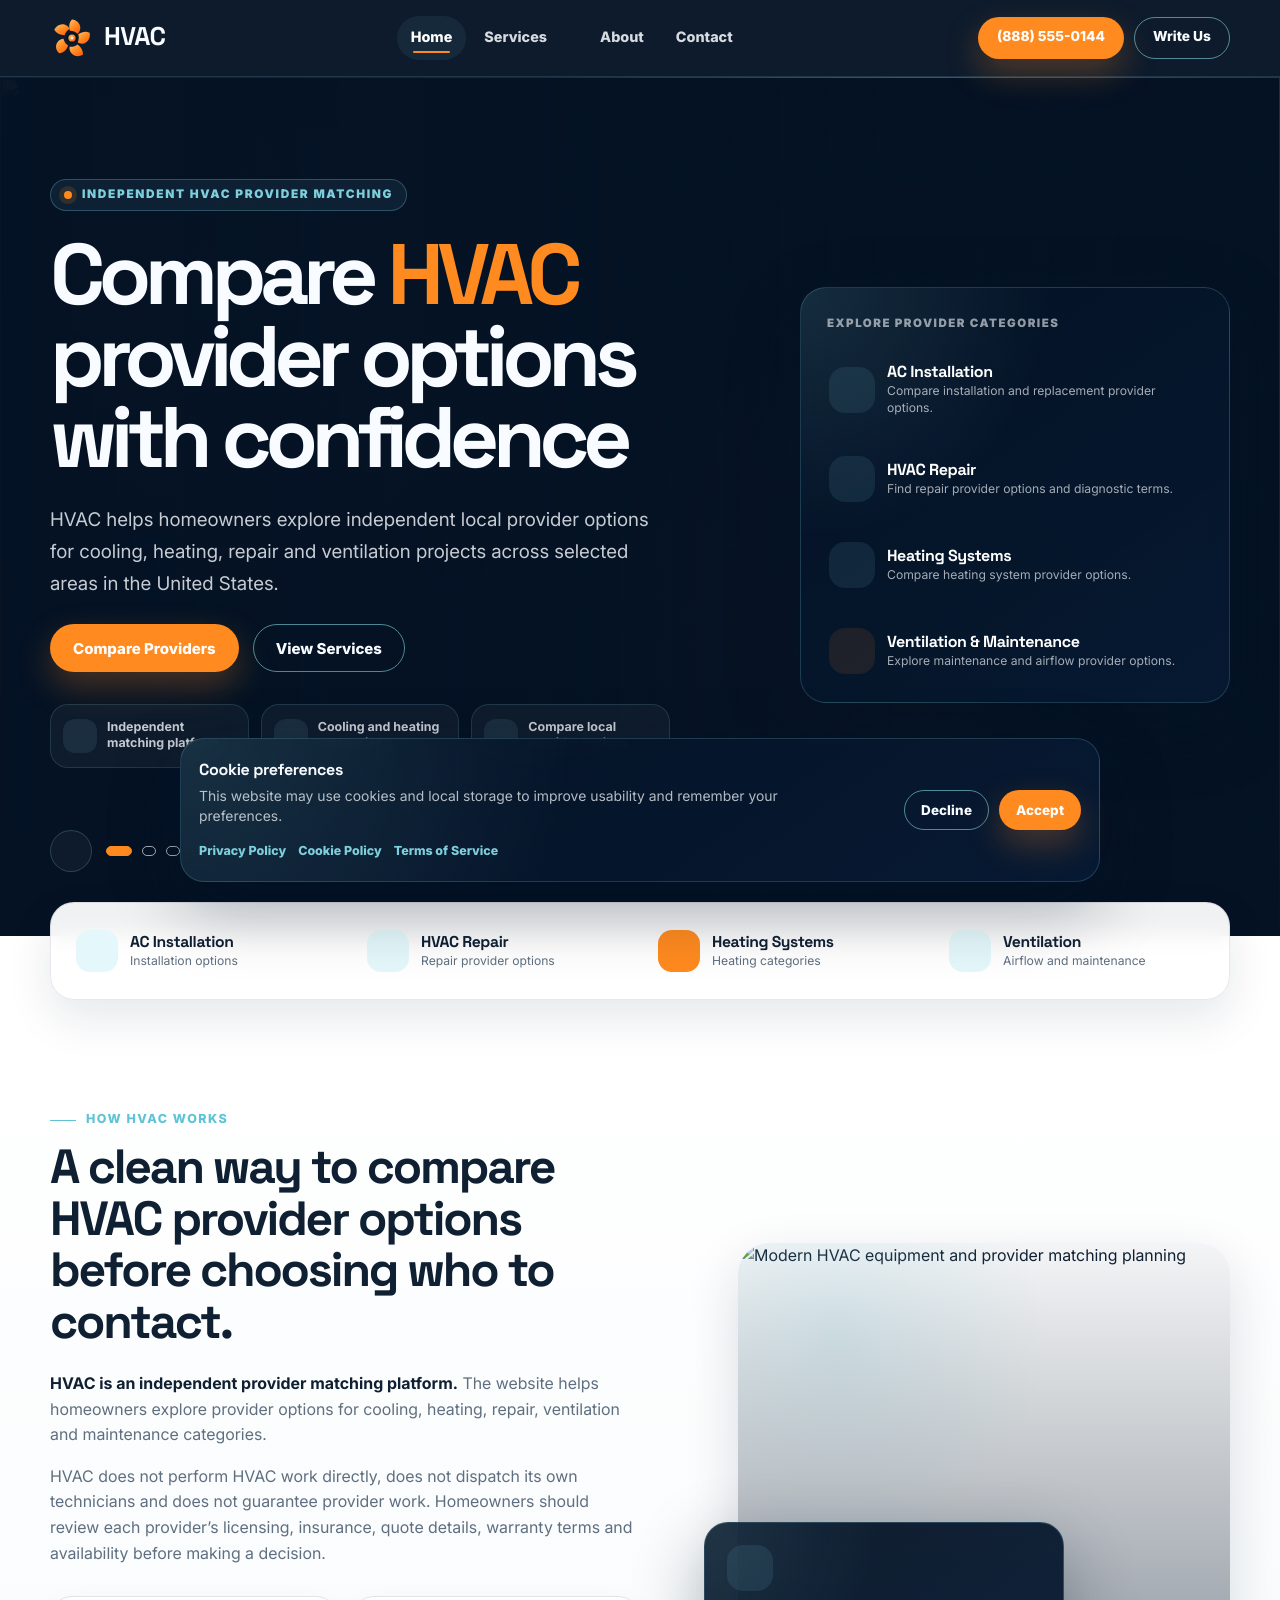
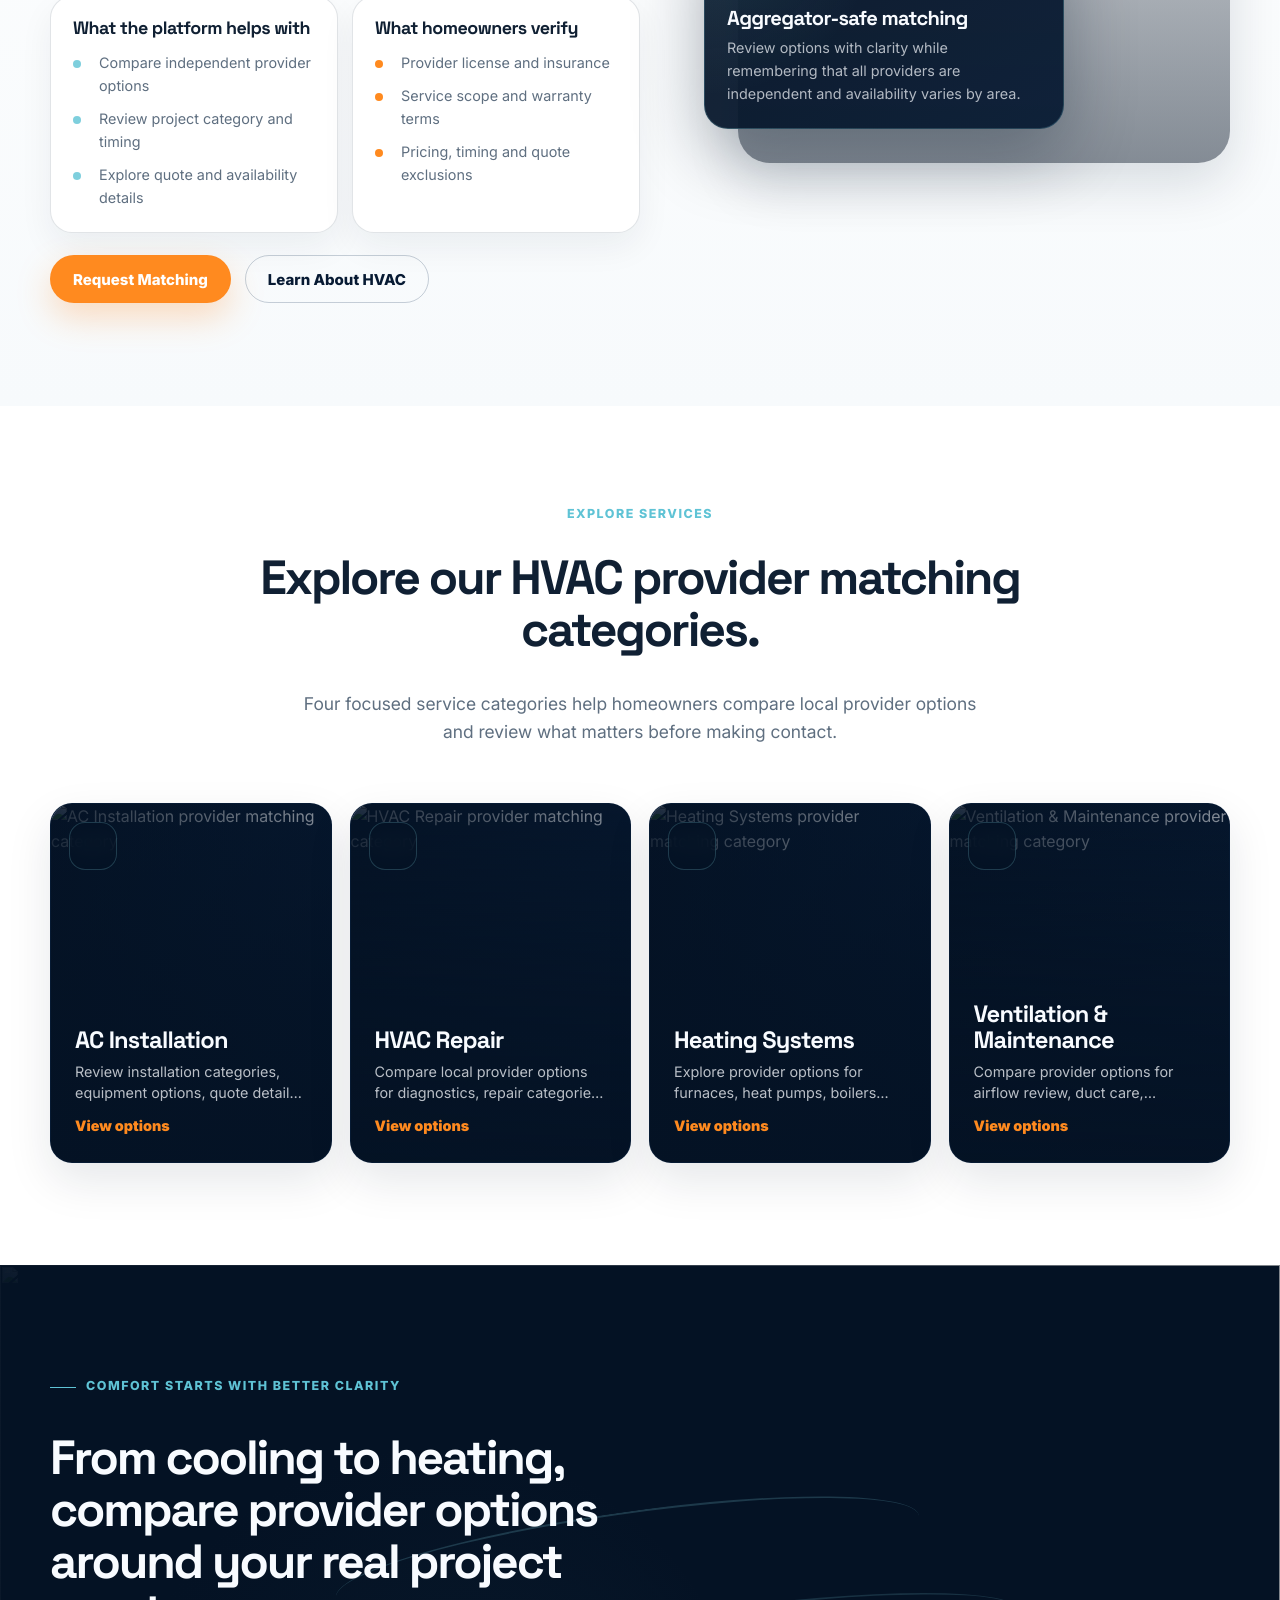
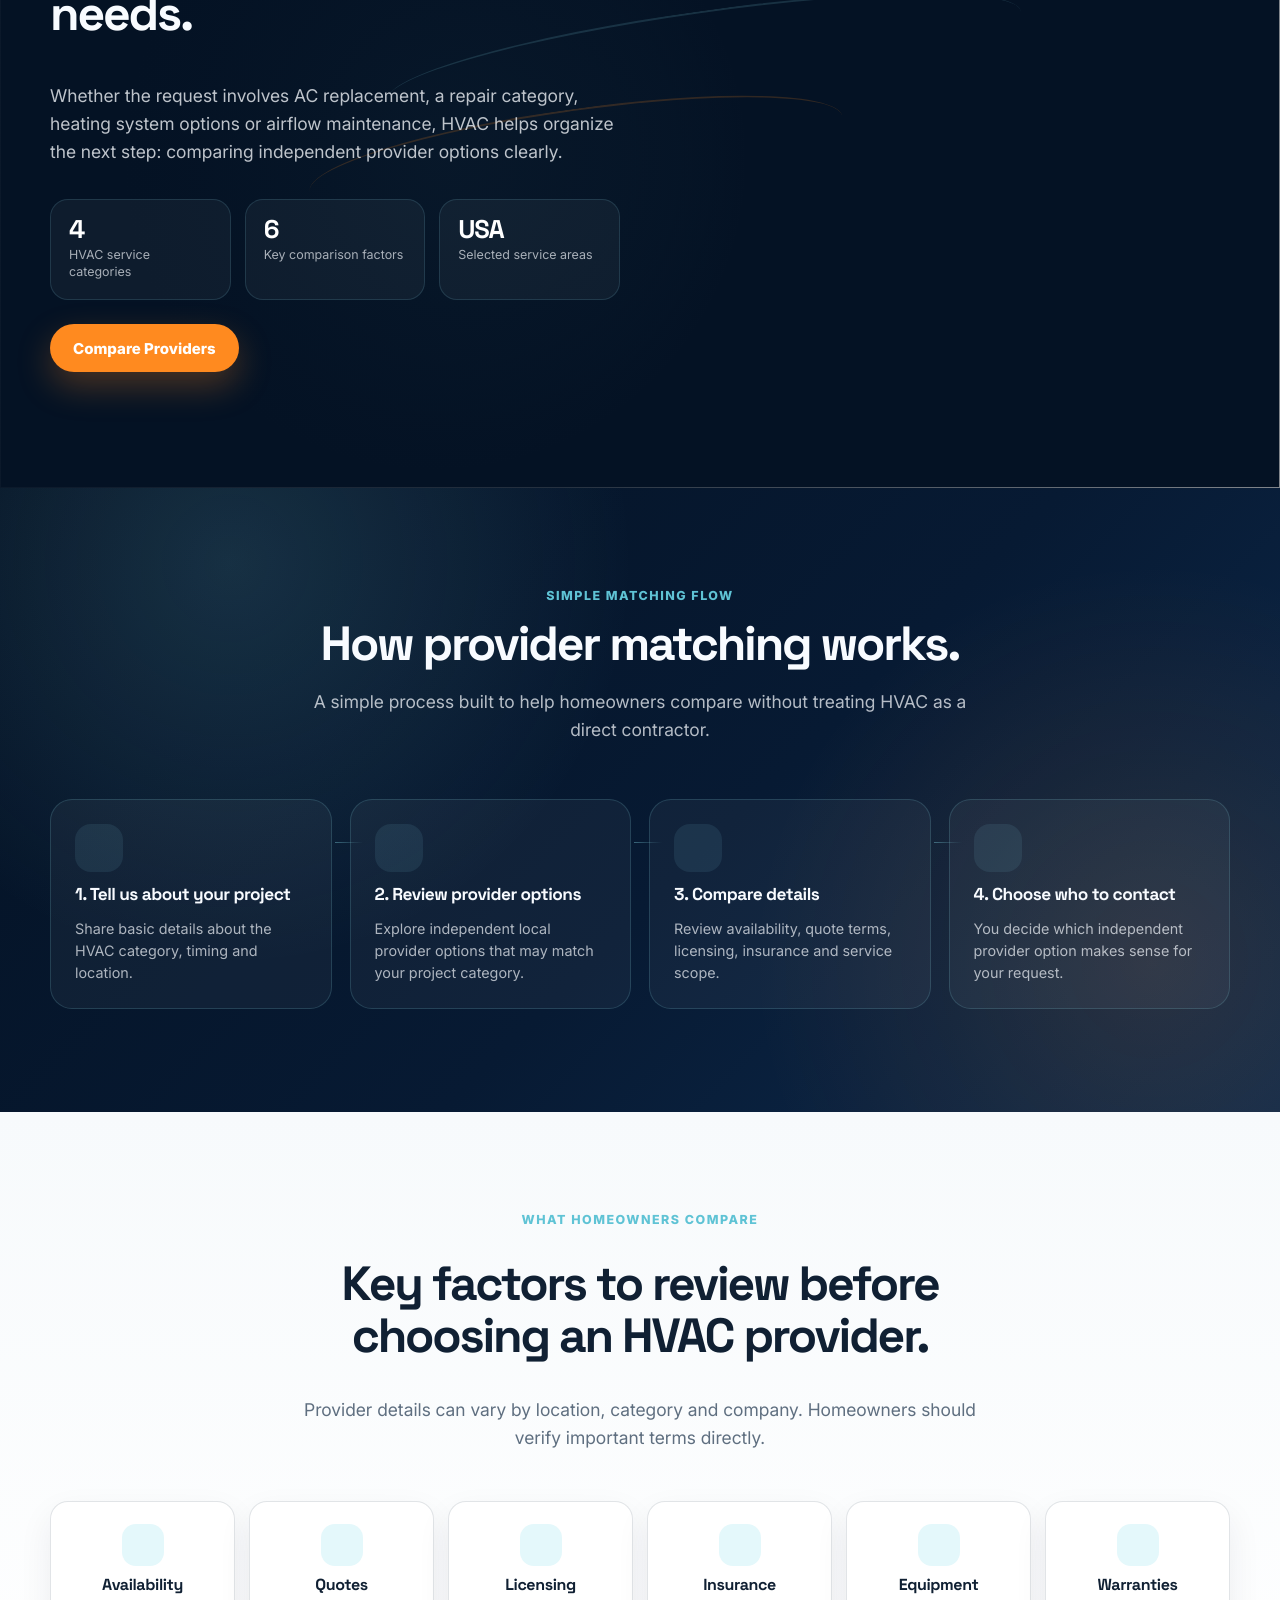
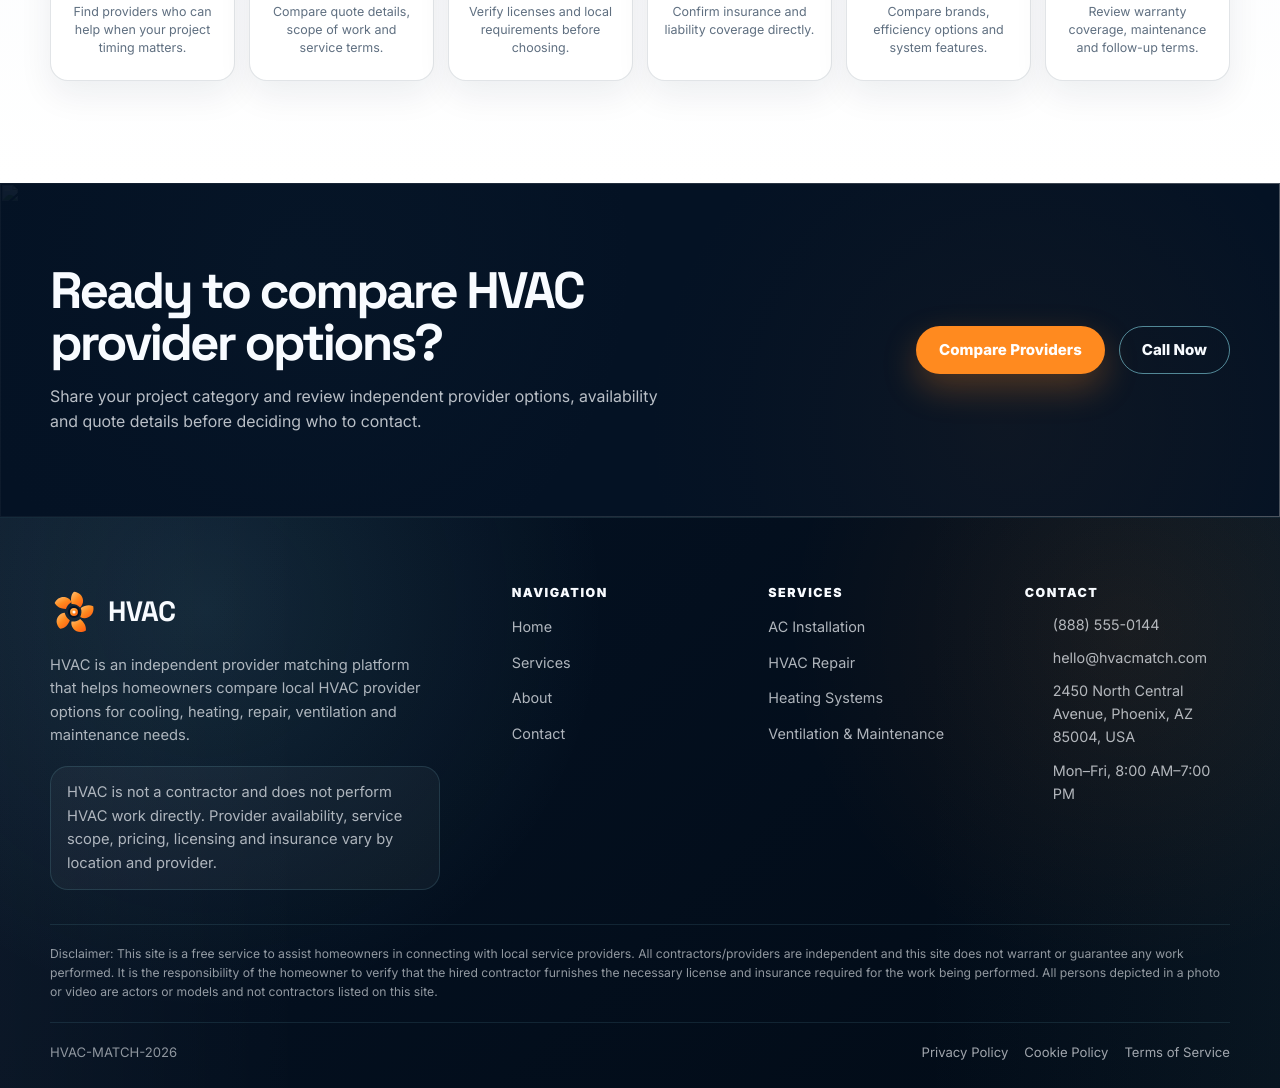
==== index.html @ f5f322ed "add all files" ====
<!DOCTYPE html>
<html lang="en">

<head>
    <meta charset="UTF-8" />
    <meta name="viewport" content="width=device-width, initial-scale=1.0" />

    <title>HVAC | Independent HVAC Provider Matching Platform</title>
    <meta name="description"
        content="Compare independent HVAC provider options for AC installation, repair, heating systems, ventilation and maintenance categories." />

    <link rel="icon" type="image/svg+xml" href="./assets/logo/favicon.svg" />
    <link rel="icon" type="image/x-icon" href="./assets/logo/favicon.ico" />

    <link rel="stylesheet" href="./css/style.css" />
    <link rel="stylesheet" href="./css/home.css" />
</head>

<body>
    <a class="skip-link" href="#mainContent">Skip to main content</a>

    <div data-site-header></div>

    <main id="mainContent">
        <!-- ==================================================
      1. HERO SLIDESHOW
    =================================================== -->
        <section class="home-hero" aria-label="HVAC provider matching hero">
            <div class="home-hero__slides" aria-hidden="true" data-home-hero-slides>
                <div class="home-hero__slide is-active" data-home-hero-slide>
                    <img src="./assets/images/hero-home-1.jpg" alt="" width="1920" height="1080" />
                </div>

                <div class="home-hero__slide" data-home-hero-slide>
                    <img src="./assets/images/hero-home-2.jpg" alt="" width="1920" height="1080" />
                </div>

                <div class="home-hero__slide" data-home-hero-slide>
                    <img src="./assets/images/hero-home-3.jpg" alt="" width="1920" height="1080" />
                </div>

                <div class="home-hero__slide" data-home-hero-slide>
                    <img src="./assets/images/hero-home-4.jpg" alt="" width="1920" height="1080" />
                </div>
            </div>

            <div class="home-hero__overlay" aria-hidden="true"></div>

            <div class="container home-hero__inner">
                <div class="home-hero__content">
                    <p class="home-hero__kicker">Independent HVAC provider matching</p>

                    <h1>
                        Compare <span>HVAC</span> provider options with confidence
                    </h1>

                    <p class="home-hero__text">
                        HVAC helps homeowners explore independent local provider options for
                        cooling, heating, repair and ventilation projects across selected
                        areas in the United States.
                    </p>

                    <div class="btn-row" aria-label="Hero actions">
                        <a class="btn btn--primary" href="./contact.html">
                            Compare Providers
                        </a>

                        <a class="btn btn--outline" href="./services.html">
                            View Services
                        </a>
                    </div>

                    <div class="home-hero__badges" aria-label="Platform highlights">
                        <div class="home-hero__badge">
                            <span class="home-hero__badge-icon">
                                <i data-lucide="snowflake" aria-hidden="true"></i>
                            </span>
                            <span>Independent matching platform</span>
                        </div>

                        <div class="home-hero__badge">
                            <span class="home-hero__badge-icon">
                                <i data-lucide="flame" aria-hidden="true"></i>
                            </span>
                            <span>Cooling and heating categories</span>
                        </div>

                        <div class="home-hero__badge">
                            <span class="home-hero__badge-icon">
                                <i data-lucide="list-checks" aria-hidden="true"></i>
                            </span>
                            <span>Compare local provider options</span>
                        </div>
                    </div>

                    <div class="home-hero__controls" aria-label="Hero slideshow controls">
                        <button class="home-hero__arrow" type="button" aria-label="Previous slide" data-home-hero-prev>
                            <i data-lucide="chevron-left" aria-hidden="true"></i>
                        </button>

                        <div class="home-hero__dots" data-home-hero-dots>
                            <button class="home-hero__dot is-active" type="button" aria-label="Show slide 1"
                                data-home-hero-dot="0"></button>

                            <button class="home-hero__dot" type="button" aria-label="Show slide 2"
                                data-home-hero-dot="1"></button>

                            <button class="home-hero__dot" type="button" aria-label="Show slide 3"
                                data-home-hero-dot="2"></button>

                            <button class="home-hero__dot" type="button" aria-label="Show slide 4"
                                data-home-hero-dot="3"></button>
                        </div>

                        <button class="home-hero__arrow" type="button" aria-label="Next slide" data-home-hero-next>
                            <i data-lucide="chevron-right" aria-hidden="true"></i>
                        </button>
                    </div>
                </div>

                <aside class="home-hero__visual" aria-label="HVAC service categories">
                    <div class="home-hero__panel">
                        <p class="home-hero__panel-title">Explore provider categories</p>

                        <a class="home-hero__service-link" href="./ac-installation.html">
                            <span class="home-hero__service-icon">
                                <i data-lucide="snowflake" aria-hidden="true"></i>
                            </span>

                            <span>
                                <strong>AC Installation</strong>
                                <small>Compare installation and replacement provider options.</small>
                            </span>
                        </a>

                        <a class="home-hero__service-link" href="./hvac-repair.html">
                            <span class="home-hero__service-icon">
                                <i data-lucide="wrench" aria-hidden="true"></i>
                            </span>

                            <span>
                                <strong>HVAC Repair</strong>
                                <small>Find repair provider options and diagnostic terms.</small>
                            </span>
                        </a>

                        <a class="home-hero__service-link" href="./heating-systems.html">
                            <span class="home-hero__service-icon">
                                <i data-lucide="flame" aria-hidden="true"></i>
                            </span>

                            <span>
                                <strong>Heating Systems</strong>
                                <small>Compare heating system provider options.</small>
                            </span>
                        </a>

                        <a class="home-hero__service-link" href="./ventilation-maintenance.html">
                            <span class="home-hero__service-icon">
                                <i data-lucide="wind" aria-hidden="true"></i>
                            </span>

                            <span>
                                <strong>Ventilation &amp; Maintenance</strong>
                                <small>Explore maintenance and airflow provider options.</small>
                            </span>
                        </a>
                    </div>
                </aside>
            </div>
        </section>

        <!-- ==================================================
      2. QUICK SERVICE NAVIGATION
    =================================================== -->
        <section class="quick-services" aria-label="Quick HVAC service navigation">
            <div class="container">
                <div class="quick-services__bar">
                    <a class="quick-services__link" href="./ac-installation.html">
                        <span class="quick-services__icon">
                            <i data-lucide="snowflake" aria-hidden="true"></i>
                        </span>

                        <span>
                            <strong>AC Installation</strong>
                            <small>Installation options</small>
                        </span>
                    </a>

                    <a class="quick-services__link" href="./hvac-repair.html">
                        <span class="quick-services__icon">
                            <i data-lucide="wrench" aria-hidden="true"></i>
                        </span>

                        <span>
                            <strong>HVAC Repair</strong>
                            <small>Repair provider options</small>
                        </span>
                    </a>

                    <a class="quick-services__link" href="./heating-systems.html">
                        <span class="quick-services__icon">
                            <i data-lucide="flame" aria-hidden="true"></i>
                        </span>

                        <span>
                            <strong>Heating Systems</strong>
                            <small>Heating categories</small>
                        </span>
                    </a>

                    <a class="quick-services__link" href="./ventilation-maintenance.html">
                        <span class="quick-services__icon">
                            <i data-lucide="wind" aria-hidden="true"></i>
                        </span>

                        <span>
                            <strong>Ventilation</strong>
                            <small>Airflow and maintenance</small>
                        </span>
                    </a>
                </div>
            </div>
        </section>

        <!-- ==================================================
      3. AGGREGATOR MODEL
    =================================================== -->
        <section class="section home-model" id="about" aria-labelledby="homeModelTitle">
            <div class="container home-model__grid">
                <div class="home-model__content" data-reveal>
                    <div>
                        <p class="section-kicker">How HVAC works</p>

                        <h2 class="section-title" id="homeModelTitle">
                            A clean way to compare HVAC provider options before choosing who to contact.
                        </h2>
                    </div>

                    <div class="home-model__copy">
                        <p>
                            <strong>HVAC is an independent provider matching platform.</strong>
                            The website helps homeowners explore provider options for cooling,
                            heating, repair, ventilation and maintenance categories.
                        </p>

                        <p>
                            HVAC does not perform HVAC work directly, does not dispatch its own
                            technicians and does not guarantee provider work. Homeowners should
                            review each provider’s licensing, insurance, quote details,
                            warranty terms and availability before making a decision.
                        </p>
                    </div>

                    <div class="home-model__split">
                        <article class="home-model__mini-card">
                            <h3>What the platform helps with</h3>

                            <ul>
                                <li>Compare independent provider options</li>
                                <li>Review project category and timing</li>
                                <li>Explore quote and availability details</li>
                            </ul>
                        </article>

                        <article class="home-model__mini-card home-model__mini-card--orange">
                            <h3>What homeowners verify</h3>

                            <ul>
                                <li>Provider license and insurance</li>
                                <li>Service scope and warranty terms</li>
                                <li>Pricing, timing and quote exclusions</li>
                            </ul>
                        </article>
                    </div>

                    <div class="btn-row">
                        <a class="btn btn--primary" href="./contact.html">
                            Request Matching
                        </a>

                        <a class="btn btn--outline-dark" href="./about.html">
                            Learn About HVAC
                        </a>
                    </div>
                </div>

                <div class="home-model__visual" data-reveal>
                    <div class="home-model__photo">
                        <img src="./assets/images/home-model.jpg"
                            alt="Modern HVAC equipment and provider matching planning" loading="lazy" width="920"
                            height="1120" />
                    </div>

                    <article class="home-model__floating">
                        <span class="home-model__floating-icon">
                            <i data-lucide="shield-check" aria-hidden="true"></i>
                        </span>

                        <h3>Aggregator-safe matching</h3>

                        <p>
                            Review options with clarity while remembering that all providers
                            are independent and availability varies by area.
                        </p>
                    </article>
                </div>
            </div>
        </section>

        <!-- ==================================================
      4. SERVICES PREVIEW
    =================================================== -->
        <section class="section home-services" id="services" aria-labelledby="homeServicesTitle">
            <div class="container">
                <div class="section-head section-head--center" data-reveal>
                    <p class="section-kicker">Explore services</p>

                    <h2 class="section-title" id="homeServicesTitle">
                        Explore our HVAC provider matching categories.
                    </h2>

                    <p class="section-text">
                        Four focused service categories help homeowners compare local provider
                        options and review what matters before making contact.
                    </p>
                </div>

                <div class="home-services__grid" data-service-cards data-limit="4"></div>
            </div>
        </section>

        <!-- ==================================================
      5. AIRFLOW / COMFORT SECTION
    =================================================== -->
        <section class="home-airflow" aria-labelledby="airflowTitle">
            <div class="home-airflow__bg" aria-hidden="true">
                <img src="./assets/images/home-airflow.jpg" alt="" loading="lazy" width="1920" height="920" />
            </div>

            <div class="home-airflow__overlay" aria-hidden="true"></div>

            <div class="home-airflow__lines" aria-hidden="true">
                <span class="home-airflow__line"></span>
                <span class="home-airflow__line"></span>
                <span class="home-airflow__line"></span>
            </div>

            <div class="container">
                <div class="home-airflow__content" data-reveal>
                    <p class="section-kicker">Comfort starts with better clarity</p>

                    <h2 class="section-title" id="airflowTitle">
                        From cooling to heating, compare provider options around your real project needs.
                    </h2>

                    <p class="section-text">
                        Whether the request involves AC replacement, a repair category,
                        heating system options or airflow maintenance, HVAC helps organize
                        the next step: comparing independent provider options clearly.
                    </p>

                    <div class="home-airflow__stats" aria-label="HVAC comparison highlights">
                        <div class="home-airflow__stat">
                            <strong>4</strong>
                            <span>HVAC service categories</span>
                        </div>

                        <div class="home-airflow__stat">
                            <strong>6</strong>
                            <span>Key comparison factors</span>
                        </div>

                        <div class="home-airflow__stat">
                            <strong>USA</strong>
                            <span>Selected service areas</span>
                        </div>
                    </div>

                    <div class="btn-row">
                        <a class="btn btn--primary" href="./contact.html">
                            Compare Providers
                        </a>
                    </div>
                </div>
            </div>
        </section>

        <!-- ==================================================
      6. HOW PROVIDER MATCHING WORKS
    =================================================== -->
        <section class="section home-process" aria-labelledby="processTitle">
            <div class="container">
                <div class="home-process__head" data-reveal>
                    <p class="section-kicker">Simple matching flow</p>

                    <h2 class="section-title" id="processTitle">
                        How provider matching works.
                    </h2>

                    <p class="section-text">
                        A simple process built to help homeowners compare without treating
                        HVAC as a direct contractor.
                    </p>
                </div>

                <div class="process-grid">
                    <article class="process-card" data-reveal>
                        <span class="process-card__icon">
                            <i data-lucide="clipboard-list" aria-hidden="true"></i>
                        </span>

                        <h3>1. Tell us about your project</h3>

                        <p>
                            Share basic details about the HVAC category, timing and location.
                        </p>
                    </article>

                    <article class="process-card" data-reveal>
                        <span class="process-card__icon">
                            <i data-lucide="users" aria-hidden="true"></i>
                        </span>

                        <h3>2. Review provider options</h3>

                        <p>
                            Explore independent local provider options that may match your
                            project category.
                        </p>
                    </article>

                    <article class="process-card" data-reveal>
                        <span class="process-card__icon">
                            <i data-lucide="list-checks" aria-hidden="true"></i>
                        </span>

                        <h3>3. Compare details</h3>

                        <p>
                            Review availability, quote terms, licensing, insurance and service
                            scope.
                        </p>
                    </article>

                    <article class="process-card" data-reveal>
                        <span class="process-card__icon">
                            <i data-lucide="phone-call" aria-hidden="true"></i>
                        </span>

                        <h3>4. Choose who to contact</h3>

                        <p>
                            You decide which independent provider option makes sense for your
                            request.
                        </p>
                    </article>
                </div>
            </div>
        </section>

        <!-- ==================================================
      7. PROVIDER COMPARISON FACTORS
    =================================================== -->
        <section class="section home-factors" aria-labelledby="factorsTitle">
            <div class="container">
                <div class="section-head section-head--center home-factors__intro" data-reveal>
                    <p class="section-kicker">What homeowners compare</p>

                    <h2 class="section-title" id="factorsTitle">
                        Key factors to review before choosing an HVAC provider.
                    </h2>

                    <p class="section-text">
                        Provider details can vary by location, category and company.
                        Homeowners should verify important terms directly.
                    </p>
                </div>

                <div class="factor-grid">
                    <article class="factor-card" data-reveal>
                        <span class="factor-card__icon">
                            <i data-lucide="calendar-check" aria-hidden="true"></i>
                        </span>

                        <h3>Availability</h3>

                        <p>Find providers who can help when your project timing matters.</p>
                    </article>

                    <article class="factor-card" data-reveal>
                        <span class="factor-card__icon">
                            <i data-lucide="file-text" aria-hidden="true"></i>
                        </span>

                        <h3>Quotes</h3>

                        <p>Compare quote details, scope of work and service terms.</p>
                    </article>

                    <article class="factor-card" data-reveal>
                        <span class="factor-card__icon">
                            <i data-lucide="badge-check" aria-hidden="true"></i>
                        </span>

                        <h3>Licensing</h3>

                        <p>Verify licenses and local requirements before choosing.</p>
                    </article>

                    <article class="factor-card" data-reveal>
                        <span class="factor-card__icon">
                            <i data-lucide="shield-check" aria-hidden="true"></i>
                        </span>

                        <h3>Insurance</h3>

                        <p>Confirm insurance and liability coverage directly.</p>
                    </article>

                    <article class="factor-card" data-reveal>
                        <span class="factor-card__icon">
                            <i data-lucide="wind" aria-hidden="true"></i>
                        </span>

                        <h3>Equipment</h3>

                        <p>Compare brands, efficiency options and system features.</p>
                    </article>

                    <article class="factor-card" data-reveal>
                        <span class="factor-card__icon">
                            <i data-lucide="badge-help" aria-hidden="true"></i>
                        </span>

                        <h3>Warranties</h3>

                        <p>Review warranty coverage, maintenance and follow-up terms.</p>
                    </article>
                </div>
            </div>
        </section>

        <!-- ==================================================
      8. CTA BEFORE FOOTER
    =================================================== -->
        <section class="final-cta" aria-labelledby="finalCtaTitle">
            <div class="final-cta__bg" aria-hidden="true">
                <img src="./assets/images/cta-hvac.jpg" alt="" loading="lazy" width="1920" height="720" />
            </div>

            <div class="final-cta__overlay" aria-hidden="true"></div>

            <div class="container final-cta__inner">
                <div>
                    <h2 id="finalCtaTitle">
                        Ready to compare HVAC provider options?
                    </h2>

                    <p>
                        Share your project category and review independent provider options,
                        availability and quote details before deciding who to contact.
                    </p>
                </div>

                <div class="btn-row">
                    <a class="btn btn--primary" href="./contact.html">
                        Compare Providers
                    </a>

                    <a class="btn btn--outline" href="tel:+18885550144" data-phone-link>
                        <span>Call Now</span>
                    </a>
                </div>
            </div>
        </section>
    </main>

    <div data-site-footer></div>
    <div data-policy-banner></div>

    <script src="./js/config.js"></script>
    <script src="https://unpkg.com/lucide@latest/dist/umd/lucide.min.js"></script>
    <script src="./js/main.js"></script>
    <script src="./js/home.js"></script>
</body>

</html>
---- css/style.css ----
/* ==================================================
   HVAC — GLOBAL STYLES
   File: /css/style.css
================================================== */

@import url('https://fonts.googleapis.com/css2?family=Inter:wght@400;500;600;700;800&family=Space+Grotesk:wght@500;600;700&display=swap');

:root {
    /* Core dark navy palette */
    --color-navy-950: #041224;
    --color-navy-900: #071a33;
    --color-navy-850: #0a213f;
    --color-navy-800: #0d2a4d;
    --color-navy-700: #12365f;

    /* Light surfaces */
    --color-white: #ffffff;
    --color-surface: #f7fafc;
    --color-surface-soft: #eef4f8;
    --color-surface-blue: #eaf3f7;

    /* Text colors */
    --color-text-dark: #102033;
    --color-text-muted: #5f6f80;
    --color-text-light: #f8fbff;
    --color-text-soft-light: rgba(248, 251, 255, 0.76);

    /* Accent colors */
    --color-orange: #ff8a1f;
    --color-orange-hover: #ff7614;
    --color-orange-soft: #fff0df;

    --aqua: #7ecfdd;
    --color-aqua-hover: #5fc3d5;
    --color-aqua-soft: #e4f8fb;

    /* Borders and shadows */
    --color-border-light: rgba(10, 33, 63, 0.12);
    --color-border-dark: rgba(126, 207, 221, 0.22);

    --shadow-soft: 0 18px 45px rgba(7, 26, 51, 0.10);
    --shadow-card: 0 20px 54px rgba(7, 26, 51, 0.14);
    --shadow-dark: 0 24px 70px rgba(4, 18, 36, 0.32);
    --shadow-orange: 0 14px 34px rgba(255, 138, 31, 0.28);

    /* Layout */
    --container: 1180px;
    --container-wide: 1320px;
    --header-height: 76px;
    --radius-sm: 12px;
    --radius-md: 18px;
    --radius-lg: 24px;
    --radius-xl: 32px;

    /* Type */
    --font-body: 'Inter', system-ui, -apple-system, BlinkMacSystemFont, 'Segoe UI', sans-serif;
    --font-heading: 'Space Grotesk', 'Inter', system-ui, sans-serif;

    /* Motion */
    --ease: cubic-bezier(0.22, 1, 0.36, 1);
    --ease-soft: cubic-bezier(0.16, 1, 0.3, 1);
    --transition-fast: 160ms var(--ease);
    --transition: 260ms var(--ease);
    --transition-slow: 520ms var(--ease-soft);
}

/* ==================================================
   RESET / BASE
================================================== */

*,
*::before,
*::after {
    box-sizing: border-box;
}

html {
    min-width: 320px;
    scroll-behavior: smooth;
    overflow-x: hidden;
    text-size-adjust: 100%;
    -webkit-text-size-adjust: 100%;
}

body {
    min-width: 320px;
    margin: 0;
    overflow-x: hidden;
    font-family: var(--font-body);
    font-size: 16px;
    line-height: 1.6;
    color: var(--color-text-dark);
    background: var(--color-white);
    -webkit-font-smoothing: antialiased;
    text-rendering: geometricPrecision;
}

body.is-menu-open {
    overflow: hidden;
}

img,
svg,
video,
canvas,
picture {
    display: block;
    max-width: 100%;
}

img {
    height: auto;
}

button,
input,
select,
textarea {
    font: inherit;
}

button {
    cursor: pointer;
}

a {
    color: inherit;
    text-decoration: none;
}

p,
h1,
h2,
h3,
h4,
h5,
h6,
ul,
ol,
figure {
    margin: 0;
}

ul,
ol {
    padding: 0;
}

li {
    list-style: none;
}

main {
    min-height: 60vh;
}

::selection {
    color: var(--color-navy-950);
    background: var(--aqua);
}

:focus-visible {
    outline: 3px solid rgba(126, 207, 221, 0.72);
    outline-offset: 4px;
}

.skip-link {
    position: fixed;
    top: 14px;
    left: 14px;
    z-index: 9999;
    display: inline-flex;
    align-items: center;
    min-height: 44px;
    padding: 0 18px;
    border-radius: 999px;
    color: var(--color-navy-950);
    background: var(--aqua);
    font-weight: 800;
    transform: translateY(-140%);
    transition: transform var(--transition);
}

.skip-link:focus {
    transform: translateY(0);
}

.container {
    width: min(100% - 40px, var(--container));
    margin-inline: auto;
}

.container--wide {
    width: min(100% - 40px, var(--container-wide));
    margin-inline: auto;
}

.section {
    position: relative;
    padding: clamp(72px, 8vw, 118px) 0;
}

.section--light {
    background: linear-gradient(180deg, var(--color-white) 0%, var(--color-surface) 100%);
}

.section--soft {
    background: var(--color-surface-soft);
}

.section--blue-soft {
    background: var(--color-surface-blue);
}

.section--dark {
    color: var(--color-text-light);
    background:
        radial-gradient(circle at 16% 20%, rgba(126, 207, 221, 0.16), transparent 34%),
        radial-gradient(circle at 86% 76%, rgba(255, 138, 31, 0.11), transparent 36%),
        linear-gradient(135deg, var(--color-navy-950) 0%, var(--color-navy-900) 48%, var(--color-navy-800) 100%);
}

.section-kicker {
    display: inline-flex;
    align-items: center;
    gap: 10px;
    margin-bottom: 14px;
    color: var(--color-aqua-hover);
    font-size: 0.78rem;
    font-weight: 800;
    line-height: 1.2;
    letter-spacing: 0.12em;
    text-transform: uppercase;
}

.section-kicker::before {
    content: '';
    width: 26px;
    height: 1px;
    background: currentColor;
}

.section-title {
    max-width: 780px;
    color: var(--color-text-dark);
    font-family: var(--font-heading);
    font-size: clamp(2rem, 4vw, 3rem);
    font-weight: 700;
    line-height: 1.08;
    letter-spacing: -0.045em;
}

.section--dark .section-title,
.dark-surface .section-title {
    color: var(--color-text-light);
}

.section-text {
    max-width: 680px;
    margin-top: 18px;
    color: var(--color-text-muted);
    font-size: clamp(1rem, 1.4vw, 1.1rem);
}

.section--dark .section-text,
.dark-surface .section-text {
    color: var(--color-text-soft-light);
}

.section-head {
    display: grid;
    gap: 16px;
    max-width: 820px;
    margin-bottom: clamp(32px, 5vw, 56px);
}

.section-head--center {
    margin-inline: auto;
    text-align: center;
    place-items: center;
}

.section-head--center .section-kicker::before {
    display: none;
}

.eyebrow {
    display: inline-flex;
    align-items: center;
    width: fit-content;
    min-height: 30px;
    padding: 7px 12px;
    border: 1px solid rgba(126, 207, 221, 0.28);
    border-radius: 999px;
    color: var(--aqua);
    background: rgba(126, 207, 221, 0.09);
    font-size: 0.75rem;
    font-weight: 800;
    line-height: 1;
    letter-spacing: 0.1em;
    text-transform: uppercase;
}

.dark-surface {
    color: var(--color-text-light);
    background:
        radial-gradient(circle at 18% 18%, rgba(126, 207, 221, 0.16), transparent 36%),
        radial-gradient(circle at 90% 72%, rgba(255, 138, 31, 0.12), transparent 34%),
        linear-gradient(135deg, var(--color-navy-950) 0%, var(--color-navy-900) 58%, var(--color-navy-800) 100%);
}

/* ==================================================
   BUTTONS
================================================== */

.btn {
    --btn-bg: transparent;
    --btn-color: currentColor;
    --btn-border: transparent;

    position: relative;
    isolation: isolate;
    display: inline-flex;
    align-items: center;
    justify-content: center;
    gap: 9px;
    min-height: 48px;
    padding: 0 22px;
    border: 1px solid var(--btn-border);
    border-radius: 999px;
    color: var(--btn-color);
    background: var(--btn-bg);
    font-size: 0.94rem;
    font-weight: 800;
    line-height: 1;
    white-space: nowrap;
    box-shadow: none;
    overflow: hidden;
    transition:
        transform var(--transition),
        border-color var(--transition),
        background-color var(--transition),
        color var(--transition),
        box-shadow var(--transition);
}

.btn svg,
.btn i {
    width: 18px;
    height: 18px;
    flex: 0 0 auto;
}

.btn::before {
    content: '';
    position: absolute;
    inset: 1px;
    z-index: -1;
    border-radius: inherit;
    opacity: 0;
    background: linear-gradient(135deg, rgba(255, 255, 255, 0.20), transparent 58%);
    transition: opacity var(--transition);
}

.btn:hover {
    transform: translateY(-2px);
}

.btn:hover::before {
    opacity: 1;
}

.btn--primary {
    --btn-bg: var(--color-orange);
    --btn-color: #ffffff;
    --btn-border: rgba(255, 138, 31, 0.78);

    box-shadow: var(--shadow-orange);
}

.btn--primary:hover {
    --btn-bg: var(--color-orange-hover);
}

.btn--outline {
    --btn-bg: transparent;
    --btn-border: rgba(126, 207, 221, 0.62);
    --btn-color: var(--color-text-light);
}

.btn--outline:hover {
    --btn-bg: rgba(126, 207, 221, 0.12);
    --btn-border: rgba(126, 207, 221, 0.92);
}

.btn--outline-dark {
    --btn-bg: transparent;
    --btn-border: rgba(13, 42, 77, 0.22);
    --btn-color: var(--color-navy-900);
}

.btn--outline-dark:hover {
    --btn-bg: var(--color-aqua-soft);
    --btn-border: rgba(95, 195, 213, 0.58);
}

.btn--small {
    min-height: 40px;
    padding-inline: 16px;
    font-size: 0.84rem;
}

.btn-row {
    display: flex;
    flex-wrap: wrap;
    align-items: center;
    gap: 14px;
}

/* ==================================================
   HEADER / LOGO / NAVIGATION
================================================== */

.site-header {
    position: sticky;
    top: 0;
    z-index: 1000;
    width: 100%;
    color: var(--color-text-light);
    background: rgba(4, 18, 36, 0.96);
    border-bottom: 1px solid rgba(126, 207, 221, 0.16);
    box-shadow: 0 1px 0 rgba(255, 255, 255, 0.04);
    backdrop-filter: blur(14px);
    transition:
        background-color var(--transition),
        box-shadow var(--transition),
        border-color var(--transition);
}

.site-header.is-scrolled {
    background: rgba(4, 18, 36, 0.88);
    border-bottom-color: rgba(126, 207, 221, 0.24);
    box-shadow: 0 18px 48px rgba(0, 0, 0, 0.18);
}

.site-header__bar {
    min-height: var(--header-height);
    display: flex;
    align-items: center;
}

.site-header__inner {
    display: grid;
    grid-template-columns: auto 1fr auto;
    align-items: center;
    gap: clamp(18px, 3vw, 42px);
}

.site-logo {
    display: inline-flex;
    align-items: center;
    gap: 10px;
    width: fit-content;
    color: var(--color-text-light);
    font-family: var(--font-heading);
    font-weight: 800;
    letter-spacing: -0.04em;
    white-space: nowrap;
}

.site-logo__icon {
    display: grid;
    width: 44px;
    height: 44px;
    place-items: center;
    flex: 0 0 auto;
}

.site-logo__svg {
    width: 100%;
    height: 100%;
    overflow: visible;
}

.site-logo__text {
    font-size: clamp(1.42rem, 2vw, 1.72rem);
    line-height: 1;
}

.site-logo__fan {
    transform-origin: 50% 50%;
    transition: transform var(--transition-slow), filter var(--transition);
}

.site-logo:hover .site-logo__fan {
    transform: rotate(4deg);
    filter: saturate(1.12) brightness(1.04);
}

.site-logo__hub,
.site-logo__hub-ring,
.site-logo__hub-dot {
    transform-origin: 50% 50%;
}

.site-logo--footer .site-logo__icon {
    width: 48px;
    height: 48px;
}

.site-logo--footer .site-logo__text {
    font-size: 1.75rem;
}

.site-nav {
    justify-self: center;
}

.site-nav__list {
    display: flex;
    align-items: center;
    gap: 4px;
}

.site-nav__item {
    position: relative;
}

.site-nav__link {
    position: relative;
    display: inline-flex;
    align-items: center;
    gap: 7px;
    min-height: 44px;
    padding: 0 14px;
    color: rgba(248, 251, 255, 0.86);
    font-size: 0.9rem;
    font-weight: 800;
    line-height: 1;
    border-radius: 999px;
    transition:
        color var(--transition),
        background-color var(--transition);
}

.site-nav__link::after {
    content: '';
    position: absolute;
    left: 16px;
    right: 16px;
    bottom: 7px;
    height: 2px;
    border-radius: 99px;
    background: var(--color-orange);
    transform: scaleX(0);
    transform-origin: left;
    transition: transform var(--transition);
}

.site-nav__item.is-active>.site-nav__link,
.site-nav__link:hover {
    color: #ffffff;
    background: rgba(126, 207, 221, 0.08);
}

.site-nav__item.is-active>.site-nav__link::after,
.site-nav__link:hover::after {
    transform: scaleX(1);
}

.site-nav__chevron {
    width: 14px;
    height: 14px;
    transition: transform var(--transition);
}

.site-nav__item--dropdown.is-open .site-nav__chevron {
    transform: rotate(180deg);
}

.site-header__actions {
    display: flex;
    align-items: center;
    justify-content: flex-end;
    gap: 10px;
}

.site-header__phone {
    min-height: 42px;
    padding-inline: 18px;
    font-size: 0.86rem;
}

.site-header__email {
    min-height: 42px;
    padding-inline: 18px;
    font-size: 0.86rem;
}

/* ==================================================
   SERVICES DROPDOWN
================================================== */

.services-dropdown {
    position: absolute;
    top: calc(100% + 14px);
    left: 50%;
    width: min(420px, calc(100vw - 32px));
    padding-top: 10px;
    opacity: 0;
    pointer-events: none;
    transform: translate(-50%, -8px);
    transition:
        opacity var(--transition),
        transform var(--transition);
}

.services-dropdown::before {
    content: '';
    position: absolute;
    top: -12px;
    left: 0;
    right: 0;
    height: 24px;
}

.site-nav__item--dropdown.is-open .services-dropdown {
    opacity: 1;
    pointer-events: auto;
    transform: translate(-50%, 0);
}

.services-dropdown__inner {
    position: relative;
    display: grid;
    gap: 8px;
    padding: 12px;
    border: 1px solid rgba(126, 207, 221, 0.18);
    border-radius: 22px;
    background:
        radial-gradient(circle at top left, rgba(126, 207, 221, 0.12), transparent 42%),
        linear-gradient(145deg, rgba(4, 18, 36, 0.98), rgba(7, 26, 51, 0.98));
    box-shadow: var(--shadow-dark);
    overflow: hidden;
}

.services-dropdown__inner::before {
    content: '';
    position: absolute;
    inset: 0;
    pointer-events: none;
    background:
        linear-gradient(90deg, rgba(255, 255, 255, 0.04), transparent 34%),
        linear-gradient(180deg, rgba(255, 255, 255, 0.06), transparent 42%);
}

.services-dropdown__link {
    position: relative;
    display: grid;
    grid-template-columns: 42px 1fr;
    gap: 12px;
    align-items: center;
    padding: 13px;
    border: 1px solid transparent;
    border-radius: 16px;
    color: var(--color-text-light);
    transition:
        background-color var(--transition),
        border-color var(--transition),
        transform var(--transition);
}

.services-dropdown__link::before {
    content: '';
    position: absolute;
    left: 12px;
    right: 12px;
    bottom: 0;
    height: 1px;
    background: linear-gradient(90deg, transparent, rgba(126, 207, 221, 0.34), transparent);
    opacity: 0;
    transition: opacity var(--transition);
}

.services-dropdown__link:hover {
    background: rgba(126, 207, 221, 0.08);
    border-color: rgba(126, 207, 221, 0.18);
    transform: translateY(-1px);
}

.services-dropdown__link:hover::before {
    opacity: 1;
}

.services-dropdown__icon {
    display: grid;
    width: 42px;
    height: 42px;
    place-items: center;
    border-radius: 14px;
    color: var(--aqua);
    background: rgba(126, 207, 221, 0.1);
}

.services-dropdown__icon svg {
    width: 21px;
    height: 21px;
}

.services-dropdown__content {
    display: grid;
    gap: 4px;
    min-width: 0;
}

.services-dropdown__content strong {
    font-size: 0.95rem;
    line-height: 1.15;
}

.services-dropdown__content small {
    display: -webkit-box;
    overflow: hidden;
    color: rgba(248, 251, 255, 0.66);
    font-size: 0.76rem;
    line-height: 1.4;
    -webkit-line-clamp: 2;
    -webkit-box-orient: vertical;
}

/* ==================================================
   MOBILE MENU
================================================== */

.mobile-menu-toggle {
    display: none;
    width: 44px;
    height: 44px;
    place-items: center;
    border: 1px solid rgba(126, 207, 221, 0.28);
    border-radius: 999px;
    color: var(--color-text-light);
    background: rgba(126, 207, 221, 0.07);
    transition:
        background-color var(--transition),
        border-color var(--transition);
}

.mobile-menu-toggle:hover {
    background: rgba(126, 207, 221, 0.12);
    border-color: rgba(126, 207, 221, 0.48);
}

.mobile-menu-toggle span {
    display: block;
    width: 18px;
    height: 2px;
    border-radius: 99px;
    background: currentColor;
}

.mobile-menu-toggle span+span {
    margin-top: -12px;
}

.mobile-menu {
    position: fixed;
    inset: 0;
    z-index: 2000;
    display: grid;
    grid-template-columns: 1fr;
    opacity: 0;
    pointer-events: none;
    transition: opacity var(--transition);
}

.mobile-menu.is-open {
    opacity: 1;
    pointer-events: auto;
}

.mobile-menu__backdrop {
    position: absolute;
    inset: 0;
    border: 0;
    background: rgba(4, 18, 36, 0.72);
    backdrop-filter: blur(8px);
}

.mobile-menu__panel {
    position: relative;
    width: min(100%, 520px);
    min-height: 100dvh;
    margin-left: auto;
    color: var(--color-text-light);
    background:
        radial-gradient(circle at 12% 14%, rgba(126, 207, 221, 0.16), transparent 35%),
        radial-gradient(circle at 88% 88%, rgba(255, 138, 31, 0.14), transparent 38%),
        linear-gradient(145deg, var(--color-navy-950), var(--color-navy-900));
    box-shadow: -28px 0 80px rgba(0, 0, 0, 0.34);
    transform: translateX(100%);
    transition: transform var(--transition-slow);
    overflow: hidden;
}

.mobile-menu.is-open .mobile-menu__panel {
    transform: translateX(0);
}

.mobile-menu__head {
    display: flex;
    align-items: center;
    justify-content: space-between;
    min-height: 74px;
    padding: 16px 20px;
    border-bottom: 1px solid rgba(126, 207, 221, 0.18);
}

.mobile-menu__close {
    display: grid;
    width: 44px;
    height: 44px;
    place-items: center;
    border: 1px solid rgba(126, 207, 221, 0.26);
    border-radius: 999px;
    color: var(--color-text-light);
    background: rgba(126, 207, 221, 0.08);
    transition:
        background-color var(--transition),
        border-color var(--transition);
}

.mobile-menu__close:hover {
    background: rgba(126, 207, 221, 0.13);
    border-color: rgba(126, 207, 221, 0.48);
}

.mobile-menu__close svg {
    width: 20px;
    height: 20px;
}

.mobile-menu__body {
    display: grid;
    gap: 22px;
    height: calc(100dvh - 74px);
    padding: 22px 20px 26px;
    overflow-y: auto;
    overscroll-behavior: contain;
}

.mobile-menu__eyebrow {
    margin-bottom: 8px;
    color: var(--aqua);
    font-size: 0.72rem;
    font-weight: 800;
    letter-spacing: 0.14em;
    text-transform: uppercase;
}

.mobile-menu__title {
    max-width: 340px;
    font-family: var(--font-heading);
    font-size: clamp(1.9rem, 7vw, 2.6rem);
    line-height: 1.04;
    letter-spacing: -0.05em;
}

.mobile-menu__nav {
    display: grid;
    gap: 8px;
}

.mobile-menu__nav-link {
    display: flex;
    align-items: center;
    justify-content: space-between;
    min-height: 50px;
    padding: 0 16px;
    border: 1px solid rgba(126, 207, 221, 0.16);
    border-radius: 16px;
    color: var(--color-text-light);
    background: rgba(255, 255, 255, 0.04);
    font-weight: 800;
    transition:
        background-color var(--transition),
        border-color var(--transition);
}

.mobile-menu__nav-link:hover {
    background: rgba(126, 207, 221, 0.1);
    border-color: rgba(126, 207, 221, 0.36);
}

.mobile-menu__nav-link svg {
    width: 18px;
    height: 18px;
    color: var(--color-orange);
}

.mobile-menu__services {
    display: grid;
    gap: 10px;
}

.mobile-menu__service-list {
    display: grid;
    gap: 8px;
}

.mobile-menu__service {
    display: grid;
    grid-template-columns: 44px 1fr;
    gap: 12px;
    align-items: center;
    min-height: 72px;
    padding: 12px;
    border: 1px solid rgba(126, 207, 221, 0.16);
    border-radius: 18px;
    background: rgba(255, 255, 255, 0.045);
    transition:
        background-color var(--transition),
        border-color var(--transition);
}

.mobile-menu__service:hover {
    background: rgba(126, 207, 221, 0.1);
    border-color: rgba(126, 207, 221, 0.34);
}

.mobile-menu__service-icon {
    display: grid;
    width: 44px;
    height: 44px;
    place-items: center;
    border-radius: 14px;
    color: var(--aqua);
    background: rgba(126, 207, 221, 0.1);
}

.mobile-menu__service-icon svg {
    width: 21px;
    height: 21px;
}

.mobile-menu__service strong {
    display: block;
    margin-bottom: 2px;
    font-size: 0.94rem;
    line-height: 1.2;
}

.mobile-menu__service small {
    display: -webkit-box;
    overflow: hidden;
    color: rgba(248, 251, 255, 0.66);
    font-size: 0.76rem;
    line-height: 1.38;
    -webkit-line-clamp: 2;
    -webkit-box-orient: vertical;
}

.mobile-menu__contact {
    display: grid;
    grid-template-columns: 1fr;
    gap: 10px;
    padding-top: 4px;
}

.mobile-menu__contact .btn {
    width: 100%;
}

/* ==================================================
   FOOTER
================================================== */

.site-footer {
    position: relative;
    color: var(--color-text-light);
    background:
        radial-gradient(circle at 16% 16%, rgba(126, 207, 221, 0.12), transparent 34%),
        linear-gradient(135deg, var(--color-navy-950) 0%, #020b16 100%);
    border-top: 1px solid rgba(126, 207, 221, 0.14);
    overflow: hidden;
}

.site-footer::before {
    content: '';
    position: absolute;
    inset: 0;
    pointer-events: none;
    background:
        linear-gradient(90deg, rgba(255, 255, 255, 0.03), transparent 24%, transparent 72%, rgba(126, 207, 221, 0.05)),
        radial-gradient(circle at 88% 20%, rgba(255, 138, 31, 0.08), transparent 28%);
}

.site-footer>.container {
    position: relative;
    z-index: 1;
}

.site-footer__top {
    display: grid;
    grid-template-columns: minmax(260px, 1.4fr) repeat(3, minmax(150px, 0.7fr));
    gap: clamp(26px, 4vw, 54px);
    padding: clamp(44px, 6vw, 70px) 0 34px;
}

.site-footer__brand {
    display: grid;
    align-content: start;
    gap: 18px;
}

.site-footer__brand p {
    max-width: 390px;
    color: rgba(248, 251, 255, 0.68);
    font-size: 0.92rem;
}

.site-footer__notice {
    padding: 14px 16px;
    border: 1px solid rgba(126, 207, 221, 0.15);
    border-radius: 18px;
    background: rgba(255, 255, 255, 0.04);
}

.site-footer__column {
    display: grid;
    align-content: start;
    gap: 14px;
}

.site-footer__title {
    color: var(--color-text-light);
    font-size: 0.78rem;
    font-weight: 900;
    line-height: 1;
    letter-spacing: 0.12em;
    text-transform: uppercase;
}

.site-footer__links,
.site-footer__contact {
    display: grid;
    gap: 10px;
}

.site-footer__links a,
.site-footer__contact a {
    color: rgba(248, 251, 255, 0.7);
    font-size: 0.9rem;
    transition: color var(--transition);
}

.site-footer__links a:hover,
.site-footer__contact a:hover {
    color: var(--aqua);
}

.site-footer__contact li {
    display: grid;
    grid-template-columns: 18px 1fr;
    gap: 10px;
    align-items: start;
    color: rgba(248, 251, 255, 0.7);
    font-size: 0.9rem;
}

.site-footer__contact svg {
    width: 17px;
    height: 17px;
    margin-top: 3px;
    color: var(--aqua);
}

.site-footer__middle {
    padding: 20px 0;
    border-top: 1px solid rgba(126, 207, 221, 0.12);
    border-bottom: 1px solid rgba(126, 207, 221, 0.12);
}

.site-footer__disclaimer {
    color: rgba(248, 251, 255, 0.58);
    font-size: 0.76rem;
    line-height: 1.55;
}

.site-footer__bottom {
    display: flex;
    align-items: center;
    justify-content: space-between;
    gap: 18px;
    padding: 20px 0 24px;
    color: rgba(248, 251, 255, 0.56);
    font-size: 0.82rem;
}

.site-footer__legal {
    display: flex;
    flex-wrap: wrap;
    gap: 16px;
}

.site-footer__legal a {
    color: rgba(248, 251, 255, 0.64);
    transition: color var(--transition);
}

.site-footer__legal a:hover {
    color: var(--aqua);
}

/* ==================================================
   COOKIE BANNER
================================================== */

.cookie-banner {
    position: fixed;
    left: 50%;
    bottom: 18px;
    z-index: 1900;
    width: min(calc(100% - 32px), 920px);
    color: var(--color-text-light);
    transform: translateX(-50%);
}

.cookie-banner__content {
    display: grid;
    grid-template-columns: 1fr auto;
    gap: 20px;
    align-items: center;
    padding: 18px;
    border: 1px solid rgba(126, 207, 221, 0.2);
    border-radius: 24px;
    background:
        radial-gradient(circle at 0% 0%, rgba(126, 207, 221, 0.16), transparent 42%),
        linear-gradient(145deg, rgba(4, 18, 36, 0.97), rgba(7, 26, 51, 0.97));
    box-shadow: var(--shadow-dark);
    backdrop-filter: blur(14px);
}

.cookie-banner__title {
    margin-bottom: 4px;
    font-family: var(--font-heading);
    font-size: 1rem;
    letter-spacing: -0.02em;
}

.cookie-banner__text {
    max-width: 640px;
    color: rgba(248, 251, 255, 0.72);
    font-size: 0.87rem;
    line-height: 1.45;
}

.cookie-banner__links {
    display: flex;
    flex-wrap: wrap;
    gap: 12px;
    margin-top: 10px;
}

.cookie-banner__links a {
    color: var(--aqua);
    font-size: 0.78rem;
    font-weight: 800;
}

.cookie-banner__links a:hover {
    color: var(--color-orange);
}

.cookie-banner__actions {
    display: flex;
    align-items: center;
    gap: 10px;
}

.cookie-banner.is-hiding {
    opacity: 0;
    transform: translateY(12px);
    transition:
        opacity var(--transition),
        transform var(--transition);
}

/* ==================================================
   SERVICE CARDS — GLOBAL
================================================== */

.service-card {
    min-width: 0;
}

.service-card__link {
    position: relative;
    isolation: isolate;
    display: grid;
    min-height: 320px;
    height: 100%;
    border: 1px solid rgba(10, 33, 63, 0.12);
    border-radius: 22px;
    color: var(--color-text-light);
    background: var(--color-navy-900);
    box-shadow: var(--shadow-soft);
    overflow: hidden;
}

.service-card__image,
.service-card__shade,
.service-card__scan {
    position: absolute;
    inset: 0;
}

.service-card__image {
    z-index: -4;
    width: 100%;
    height: 100%;
    object-fit: cover;
    transition:
        filter var(--transition-slow),
        transform var(--transition-slow);
}

.service-card__shade {
    z-index: -3;
    background:
        linear-gradient(180deg, rgba(4, 18, 36, 0.34) 0%, rgba(4, 18, 36, 0.74) 54%, rgba(4, 18, 36, 0.92) 100%),
        linear-gradient(90deg, rgba(4, 18, 36, 0.82), rgba(4, 18, 36, 0.16));
}

.service-card__scan {
    z-index: -2;
    pointer-events: none;
    background:
        linear-gradient(110deg, transparent 0%, transparent 42%, rgba(126, 207, 221, 0.38) 50%, transparent 58%, transparent 100%);
    opacity: 0;
    transform: translateX(-115%);
}

.service-card__icon {
    position: absolute;
    top: 18px;
    left: 18px;
    display: grid;
    width: 48px;
    height: 48px;
    place-items: center;
    border: 1px solid rgba(126, 207, 221, 0.22);
    border-radius: 16px;
    color: var(--aqua);
    background: rgba(4, 18, 36, 0.56);
    backdrop-filter: blur(10px);
}

.service-card:nth-child(3n) .service-card__icon {
    color: var(--color-orange);
}

.service-card__icon svg {
    width: 24px;
    height: 24px;
}

.service-card__content {
    align-self: end;
    display: grid;
    gap: 10px;
    padding: 24px;
}

.service-card__content strong {
    max-width: 260px;
    font-family: var(--font-heading);
    font-size: clamp(1.22rem, 2vw, 1.48rem);
    line-height: 1.1;
    letter-spacing: -0.035em;
}

.service-card__content span {
    display: -webkit-box;
    max-width: 330px;
    overflow: hidden;
    color: rgba(248, 251, 255, 0.74);
    font-size: 0.9rem;
    line-height: 1.45;
    -webkit-line-clamp: 2;
    -webkit-box-orient: vertical;
}

.service-card__content em {
    display: inline-flex;
    align-items: center;
    gap: 8px;
    width: fit-content;
    color: var(--color-orange);
    font-style: normal;
    font-size: 0.9rem;
    font-weight: 900;
}

.service-card__content em svg {
    width: 16px;
    height: 16px;
    transition: transform var(--transition);
}

.service-card__link:hover {
    border-color: rgba(126, 207, 221, 0.38);
}

.service-card__link:hover .service-card__image {
    filter: saturate(1.06) contrast(1.04);
    transform: scale(1.015);
}

.service-card__link:hover .service-card__scan {
    opacity: 1;
    animation: serviceScan 950ms var(--ease) forwards;
}

.service-card__link:hover .service-card__content em svg {
    transform: translateX(3px);
}

@keyframes serviceScan {
    0% {
        transform: translateX(-115%);
    }

    100% {
        transform: translateX(115%);
    }
}

/* ==================================================
   GLOBAL CARDS / LISTS
================================================== */

.info-card {
    position: relative;
    padding: 24px;
    border: 1px solid var(--color-border-light);
    border-radius: var(--radius-lg);
    background: var(--color-white);
    box-shadow: var(--shadow-soft);
    overflow: hidden;
}

.info-card::before {
    content: '';
    position: absolute;
    top: 0;
    left: 22px;
    right: 22px;
    height: 2px;
    border-radius: 99px;
    background: linear-gradient(90deg, var(--aqua), var(--color-orange));
    opacity: 0;
    transition: opacity var(--transition);
}

.info-card:hover::before {
    opacity: 1;
}

.info-card__icon {
    display: grid;
    width: 48px;
    height: 48px;
    place-items: center;
    margin-bottom: 18px;
    border-radius: 16px;
    color: var(--color-navy-900);
    background: var(--color-aqua-soft);
}

.info-card__icon svg {
    width: 23px;
    height: 23px;
}

.info-card h3 {
    margin-bottom: 8px;
    color: var(--color-text-dark);
    font-family: var(--font-heading);
    font-size: 1.2rem;
    line-height: 1.15;
    letter-spacing: -0.03em;
}

.info-card p {
    color: var(--color-text-muted);
    font-size: 0.95rem;
}

.check-list {
    display: grid;
    gap: 12px;
}

.check-list li {
    position: relative;
    display: grid;
    grid-template-columns: 22px 1fr;
    gap: 10px;
    align-items: start;
    color: var(--color-text-muted);
    font-size: 0.95rem;
}

.check-list li::before {
    content: '✓';
    display: grid;
    width: 22px;
    height: 22px;
    place-items: center;
    border-radius: 999px;
    color: var(--color-navy-950);
    background: var(--aqua);
    font-size: 0.75rem;
    font-weight: 900;
    line-height: 1;
}

.dark-surface .check-list li,
.section--dark .check-list li {
    color: rgba(248, 251, 255, 0.78);
}

/* ==================================================
   COMPARISON FACTORS / PROCESS
================================================== */

.factor-grid {
    display: grid;
    grid-template-columns: repeat(6, 1fr);
    gap: 14px;
}

.factor-card {
    display: grid;
    align-content: start;
    justify-items: center;
    gap: 10px;
    min-height: 164px;
    padding: 22px 16px;
    border: 1px solid var(--color-border-light);
    border-radius: 18px;
    background: var(--color-white);
    box-shadow: 0 14px 34px rgba(7, 26, 51, 0.07);
    text-align: center;
    transition:
        transform var(--transition),
        border-color var(--transition),
        box-shadow var(--transition);
}

.factor-card:hover {
    transform: translateY(-3px);
    border-color: rgba(95, 195, 213, 0.45);
    box-shadow: var(--shadow-soft);
}

.factor-card__icon {
    display: grid;
    width: 42px;
    height: 42px;
    place-items: center;
    border-radius: 14px;
    color: var(--color-navy-900);
    background: var(--color-aqua-soft);
}

.factor-card__icon svg {
    width: 21px;
    height: 21px;
}

.factor-card h3 {
    color: var(--color-text-dark);
    font-family: var(--font-heading);
    font-size: 1rem;
    line-height: 1.1;
    letter-spacing: -0.025em;
}

.factor-card p {
    color: var(--color-text-muted);
    font-size: 0.78rem;
    line-height: 1.45;
}

.process-grid {
    display: grid;
    grid-template-columns: repeat(4, 1fr);
    gap: 18px;
}

.process-card {
    position: relative;
    display: grid;
    gap: 14px;
    padding: 24px;
    border: 1px solid rgba(126, 207, 221, 0.18);
    border-radius: 22px;
    background: rgba(255, 255, 255, 0.045);
}

.process-card:not(:last-child)::after {
    content: '';
    position: absolute;
    top: 42px;
    left: calc(100% + 4px);
    width: 28px;
    height: 1px;
    background: linear-gradient(90deg, rgba(126, 207, 221, 0.42), transparent);
}

.process-card__icon {
    display: grid;
    width: 48px;
    height: 48px;
    place-items: center;
    border-radius: 16px;
    color: var(--aqua);
    background: rgba(126, 207, 221, 0.1);
}

.process-card__icon svg {
    width: 24px;
    height: 24px;
}

.process-card h3 {
    font-family: var(--font-heading);
    font-size: 1.08rem;
    line-height: 1.12;
    letter-spacing: -0.03em;
}

.process-card p {
    color: rgba(248, 251, 255, 0.68);
    font-size: 0.9rem;
    line-height: 1.5;
}

/* ==================================================
   PAGE HERO — SHARED
================================================== */

.page-hero {
    position: relative;
    isolation: isolate;
    display: grid;
    min-height: clamp(360px, 48vw, 540px);
    padding: calc(var(--header-height) + 56px) 0 70px;
    color: var(--color-text-light);
    background: var(--color-navy-950);
    overflow: hidden;
}

.page-hero__bg,
.page-hero__bg img,
.page-hero__overlay {
    position: absolute;
    inset: 0;
}

.page-hero__bg {
    z-index: -4;
}

.page-hero__bg img {
    width: 100%;
    height: 100%;
    object-fit: cover;
}

.page-hero__overlay {
    z-index: -3;
    background:
        linear-gradient(90deg, rgba(4, 18, 36, 0.92) 0%, rgba(4, 18, 36, 0.76) 46%, rgba(4, 18, 36, 0.32) 100%),
        radial-gradient(circle at 18% 30%, rgba(126, 207, 221, 0.18), transparent 34%);
}

.page-hero__inner {
    display: grid;
    align-content: center;
    gap: 22px;
    max-width: 760px;
}

.page-hero__kicker {
    display: inline-flex;
    align-items: center;
    width: fit-content;
    min-height: 30px;
    padding: 7px 12px;
    border: 1px solid rgba(126, 207, 221, 0.28);
    border-radius: 999px;
    color: var(--aqua);
    background: rgba(126, 207, 221, 0.09);
    font-size: 0.74rem;
    font-weight: 900;
    line-height: 1;
    letter-spacing: 0.13em;
    text-transform: uppercase;
}

.page-hero h1 {
    max-width: 790px;
    font-family: var(--font-heading);
    font-size: clamp(2.55rem, 6vw, 4.5rem);
    font-weight: 700;
    line-height: 0.98;
    letter-spacing: -0.065em;
}

.page-hero p {
    max-width: 620px;
    color: rgba(248, 251, 255, 0.78);
    font-size: clamp(1rem, 1.6vw, 1.16rem);
}

/* ==================================================
   CTA BEFORE FOOTER
================================================== */

.final-cta {
    position: relative;
    isolation: isolate;
    padding: clamp(54px, 7vw, 82px) 0;
    color: var(--color-text-light);
    background: var(--color-navy-950);
    overflow: hidden;
}

.final-cta__bg,
.final-cta__bg img,
.final-cta__overlay {
    position: absolute;
    inset: 0;
}

.final-cta__bg {
    z-index: -4;
}

.final-cta__bg img {
    width: 100%;
    height: 100%;
    object-fit: cover;
}

.final-cta__overlay {
    z-index: -3;
    background:
        linear-gradient(90deg, rgba(4, 18, 36, 0.95) 0%, rgba(4, 18, 36, 0.82) 56%, rgba(4, 18, 36, 0.62) 100%),
        radial-gradient(circle at 22% 24%, rgba(126, 207, 221, 0.16), transparent 34%),
        radial-gradient(circle at 78% 72%, rgba(255, 138, 31, 0.14), transparent 34%);
}

.final-cta__inner {
    position: relative;
    z-index: 1;
    display: grid;
    grid-template-columns: minmax(0, 1fr) auto;
    gap: 28px;
    align-items: center;
}

.final-cta h2 {
    max-width: 680px;
    font-family: var(--font-heading);
    font-size: clamp(2rem, 4vw, 3.2rem);
    line-height: 1.02;
    letter-spacing: -0.055em;
}

.final-cta p {
    max-width: 640px;
    margin-top: 14px;
    color: rgba(248, 251, 255, 0.74);
    font-size: 1rem;
}

/* ==================================================
   FAQ
================================================== */

.faq-list {
    display: grid;
    gap: 12px;
}

.faq-item {
    border: 1px solid var(--color-border-light);
    border-radius: 18px;
    background: var(--color-white);
    box-shadow: 0 12px 30px rgba(7, 26, 51, 0.06);
    overflow: hidden;
}

.faq-button {
    display: grid;
    grid-template-columns: 1fr 38px;
    gap: 16px;
    align-items: center;
    width: 100%;
    min-height: 68px;
    padding: 18px 20px;
    border: 0;
    color: var(--color-text-dark);
    background: transparent;
    text-align: left;
}

.faq-button span {
    font-family: var(--font-heading);
    font-size: 1.06rem;
    font-weight: 700;
    line-height: 1.25;
    letter-spacing: -0.03em;
}

.faq-button svg {
    display: grid;
    width: 38px;
    height: 38px;
    padding: 9px;
    border-radius: 999px;
    color: var(--color-navy-900);
    background: var(--color-aqua-soft);
    transition: transform var(--transition);
}

.faq-button[aria-expanded='true'] svg {
    transform: rotate(45deg);
}

.faq-panel {
    padding: 0 20px 20px;
    color: var(--color-text-muted);
    font-size: 0.96rem;
}

.faq-panel[hidden] {
    display: none;
}

/* ==================================================
   REVEAL ANIMATION
================================================== */

[data-reveal] {
    opacity: 0;
    transform: translateY(18px);
    transition:
        opacity 680ms var(--ease),
        transform 680ms var(--ease);
}

[data-reveal].is-visible {
    opacity: 1;
    transform: translateY(0);
}

/* ==================================================
   FORM BASE
================================================== */

.form-card {
    padding: clamp(22px, 4vw, 34px);
    border: 1px solid rgba(126, 207, 221, 0.22);
    border-radius: 28px;
    background:
        radial-gradient(circle at top left, rgba(126, 207, 221, 0.1), transparent 42%),
        linear-gradient(145deg, rgba(255, 255, 255, 0.98), rgba(247, 250, 252, 0.98));
    box-shadow: var(--shadow-card);
}

.form-grid {
    display: grid;
    grid-template-columns: repeat(2, 1fr);
    gap: 14px;
}

.form-field {
    display: grid;
    gap: 7px;
}

.form-field--full {
    grid-column: 1 / -1;
}

.form-label {
    color: var(--color-text-dark);
    font-size: 0.82rem;
    font-weight: 800;
}

.form-input,
.form-select,
.form-textarea {
    width: 100%;
    border: 1px solid rgba(10, 33, 63, 0.14);
    border-radius: 14px;
    color: var(--color-text-dark);
    background: #ffffff;
    outline: none;
    transition:
        border-color var(--transition),
        box-shadow var(--transition),
        background-color var(--transition);
}

.form-input,
.form-select {
    height: 48px;
    padding: 0 14px;
}

.form-textarea {
    min-height: 112px;
    max-height: 180px;
    resize: vertical;
    padding: 13px 14px;
}

.form-input:focus,
.form-select:focus,
.form-textarea:focus {
    border-color: rgba(95, 195, 213, 0.72);
    box-shadow: 0 0 0 4px rgba(126, 207, 221, 0.18);
}

.form-input::placeholder,
.form-textarea::placeholder {
    color: rgba(95, 111, 128, 0.72);
}

.form-checkbox {
    display: grid;
    grid-template-columns: 22px 1fr;
    gap: 10px;
    align-items: start;
    cursor: pointer;
}

.form-checkbox input {
    position: absolute;
    opacity: 0;
    pointer-events: none;
}

.form-checkbox__box {
    position: relative;
    width: 22px;
    height: 22px;
    margin-top: 2px;
    border: 1px solid rgba(10, 33, 63, 0.22);
    border-radius: 7px;
    background: #ffffff;
    transition:
        background-color var(--transition),
        border-color var(--transition),
        box-shadow var(--transition);
}

.form-checkbox__box::after {
    content: '';
    position: absolute;
    left: 7px;
    top: 3px;
    width: 6px;
    height: 11px;
    border-right: 2px solid #ffffff;
    border-bottom: 2px solid #ffffff;
    opacity: 0;
    transform: rotate(40deg) scale(0.7);
    transition:
        opacity var(--transition),
        transform var(--transition);
}

.form-checkbox input:checked+.form-checkbox__box {
    border-color: var(--color-orange);
    background: var(--color-orange);
}

.form-checkbox input:checked+.form-checkbox__box::after {
    opacity: 1;
    transform: rotate(40deg) scale(1);
}

.form-checkbox input:focus-visible+.form-checkbox__box {
    box-shadow: 0 0 0 4px rgba(126, 207, 221, 0.24);
}

.form-checkbox__text {
    color: var(--color-text-muted);
    font-size: 0.86rem;
    line-height: 1.45;
}

.form-message {
    display: none;
    padding: 13px 14px;
    border-radius: 14px;
    font-size: 0.9rem;
    font-weight: 700;
}

.form-message.is-visible {
    display: block;
}

.form-message--success {
    color: #0f4f35;
    background: #e6f8ef;
}

.form-message--error {
    color: #7a2b13;
    background: var(--color-orange-soft);
}

.form-actions {
    display: flex;
    flex-wrap: wrap;
    gap: 12px;
    align-items: center;
    grid-column: 1 / -1;
}

/* ==================================================
   RESPONSIVE
================================================== */

@media (max-width: 1180px) {
    .factor-grid {
        grid-template-columns: repeat(3, 1fr);
    }

    .process-grid {
        grid-template-columns: repeat(2, 1fr);
    }

    .process-card:not(:last-child)::after {
        display: none;
    }

    .site-footer__top {
        grid-template-columns: 1.2fr 0.8fr 0.8fr;
    }

    .site-footer__column:last-child {
        grid-column: 1 / -1;
    }
}

@media (max-width: 1024px) {
    :root {
        --header-height: 70px;
    }

    .site-nav {
        display: none;
    }

    .site-header__inner {
        grid-template-columns: auto 1fr;
    }

    .site-header__actions {
        justify-self: end;
    }

    .site-header__email {
        display: none;
    }

    .mobile-menu-toggle {
        display: grid;
    }

    .site-header__phone {
        min-height: 40px;
        padding-inline: 15px;
    }

    .final-cta__inner {
        grid-template-columns: 1fr;
    }
}

@media (max-width: 860px) {
    .section {
        padding: 64px 0;
    }

    .container,
    .container--wide {
        width: min(100% - 32px, var(--container));
    }

    .factor-grid {
        grid-template-columns: repeat(2, 1fr);
    }

    .site-footer__top {
        grid-template-columns: 1fr 1fr;
    }

    .site-footer__brand {
        grid-column: 1 / -1;
    }

    .site-footer__bottom {
        align-items: flex-start;
        flex-direction: column;
    }

    .cookie-banner__content {
        grid-template-columns: 1fr;
    }

    .cookie-banner__actions {
        justify-content: flex-start;
    }

    .form-grid {
        grid-template-columns: 1fr;
    }

    .page-hero {
        min-height: 420px;
        padding: calc(var(--header-height) + 38px) 0 54px;
    }
}

@media (max-width: 640px) {
    :root {
        --header-height: 66px;
    }

    body {
        font-size: 16px;
    }

    .container,
    .container--wide {
        width: min(100% - 28px, var(--container));
    }

    .site-logo__icon {
        width: 38px;
        height: 38px;
    }

    .site-logo__text {
        font-size: 1.45rem;
    }

    .site-header__phone {
        max-width: 132px;
        min-height: 38px;
        padding-inline: 12px;
        font-size: 0.76rem;
    }

    .mobile-menu-toggle {
        width: 40px;
        height: 40px;
    }

    .section {
        padding: 54px 0;
    }

    .section-head {
        margin-bottom: 30px;
    }

    .btn {
        width: 100%;
        min-height: 46px;
    }

    .btn-row {
        width: 100%;
    }

    .page-hero h1 {
        font-size: clamp(2.35rem, 12vw, 3.1rem);
    }

    .page-hero p {
        font-size: 1rem;
    }

    .service-card__link {
        min-height: 280px;
    }

    .service-card__content {
        padding: 22px;
    }

    .factor-grid,
    .process-grid {
        grid-template-columns: 1fr;
    }

    .factor-card {
        min-height: auto;
        justify-items: start;
        grid-template-columns: 46px 1fr;
        text-align: left;
    }

    .factor-card__icon {
        grid-row: span 2;
    }

    .site-footer__top {
        grid-template-columns: 1fr;
        padding-top: 42px;
    }

    .site-footer__column:last-child,
    .site-footer__brand {
        grid-column: auto;
    }

    .cookie-banner {
        bottom: 12px;
        width: min(calc(100% - 24px), 920px);
    }

    .cookie-banner__content {
        padding: 16px;
        border-radius: 20px;
    }

    .cookie-banner__actions {
        display: grid;
        grid-template-columns: 1fr 1fr;
    }

    .cookie-banner__actions .btn {
        width: 100%;
        padding-inline: 12px;
    }

    .mobile-menu__panel {
        width: 100%;
    }

    .mobile-menu__body {
        padding-inline: 16px;
    }

    .final-cta .btn-row {
        flex-direction: column;
        align-items: stretch;
    }
}

@media (max-width: 420px) {
    .site-header__phone {
        max-width: 114px;
        padding-inline: 10px;
    }

    .site-header__phone span {
        overflow: hidden;
        text-overflow: ellipsis;
        white-space: nowrap;
    }

    .site-logo {
        gap: 7px;
    }

    .site-logo__text {
        font-size: 1.28rem;
    }

    .site-logo__icon {
        width: 34px;
        height: 34px;
    }

    .mobile-menu-toggle {
        width: 38px;
        height: 38px;
    }

    .page-hero {
        min-height: 390px;
    }

    .cookie-banner__actions {
        grid-template-columns: 1fr;
    }
}

/* ==================================================
   REDUCED MOTION
================================================== */

@media (prefers-reduced-motion: reduce) {
    html {
        scroll-behavior: auto;
    }

    *,
    *::before,
    *::after {
        animation-duration: 0.001ms !important;
        animation-iteration-count: 1 !important;
        scroll-behavior: auto !important;
        transition-duration: 0.001ms !important;
    }

    [data-reveal] {
        opacity: 1;
        transform: none;
    }
}
---- css/home.css ----
/* ==================================================
   HVAC — HOME PAGE
   File: /css/home.css
================================================== */

/* ==================================================
   HOME HERO
================================================== */

.home-hero {
    position: relative;
    isolation: isolate;
    min-height: calc(100svh - var(--header-height));
    padding: clamp(70px, 8vw, 112px) 0 clamp(42px, 5vw, 70px);
    color: var(--color-text-light);
    background: var(--color-navy-950);
    overflow: hidden;
}

.home-hero__slides,
.home-hero__slide,
.home-hero__slide img,
.home-hero__overlay {
    position: absolute;
    inset: 0;
}

.home-hero__slides {
    z-index: -5;
}

.home-hero__slide {
    opacity: 0;
    transform: scale(1.02);
    transition:
        opacity 900ms var(--ease),
        transform 1400ms var(--ease);
}

.home-hero__slide.is-active {
    opacity: 1;
    transform: scale(1);
}

.home-hero__slide img {
    width: 100%;
    height: 100%;
    object-fit: cover;
}

.home-hero__overlay {
    z-index: -4;
    background:
        linear-gradient(90deg, rgba(4, 18, 36, 0.96) 0%, rgba(4, 18, 36, 0.86) 42%, rgba(4, 18, 36, 0.42) 72%, rgba(4, 18, 36, 0.72) 100%),
        linear-gradient(180deg, rgba(4, 18, 36, 0.42) 0%, rgba(4, 18, 36, 0.86) 100%),
        radial-gradient(circle at 16% 26%, rgba(126, 207, 221, 0.16), transparent 34%),
        radial-gradient(circle at 66% 70%, rgba(255, 138, 31, 0.12), transparent 32%);
}

.home-hero::after {
    content: '';
    position: absolute;
    left: 0;
    right: 0;
    bottom: -1px;
    z-index: -1;
    height: 120px;
    background: linear-gradient(180deg, transparent, rgba(4, 18, 36, 0.88));
    pointer-events: none;
}

.home-hero__inner {
    display: grid;
    grid-template-columns: minmax(0, 0.9fr) minmax(320px, 0.72fr);
    gap: clamp(28px, 5vw, 76px);
    align-items: center;
}

.home-hero__content {
    display: grid;
    gap: 24px;
    max-width: 760px;
}

.home-hero__kicker {
    display: inline-flex;
    align-items: center;
    gap: 10px;
    width: fit-content;
    min-height: 32px;
    padding: 8px 13px;
    border: 1px solid rgba(126, 207, 221, 0.28);
    border-radius: 999px;
    color: var(--aqua);
    background: rgba(126, 207, 221, 0.08);
    font-size: 0.74rem;
    font-weight: 900;
    line-height: 1;
    letter-spacing: 0.14em;
    text-transform: uppercase;
}

.home-hero__kicker::before {
    content: '';
    width: 8px;
    height: 8px;
    border-radius: 999px;
    background: var(--color-orange);
    box-shadow: 0 0 0 5px rgba(255, 138, 31, 0.14);
}

.home-hero h1 {
    max-width: 760px;
    font-family: var(--font-heading);
    font-size: clamp(3rem, 6.7vw, 5.7rem);
    font-weight: 700;
    line-height: 0.95;
    letter-spacing: -0.075em;
}

.home-hero h1 span {
    color: var(--color-orange);
}

.home-hero__text {
    max-width: 620px;
    color: rgba(248, 251, 255, 0.8);
    font-size: clamp(1.02rem, 1.6vw, 1.18rem);
    line-height: 1.7;
}

.home-hero__badges {
    display: grid;
    grid-template-columns: repeat(3, minmax(0, 1fr));
    gap: 12px;
    margin-top: 8px;
}

.home-hero__badge {
    display: grid;
    grid-template-columns: 34px 1fr;
    gap: 10px;
    align-items: center;
    min-height: 64px;
    padding: 12px;
    border: 1px solid rgba(126, 207, 221, 0.16);
    border-radius: 18px;
    background: rgba(255, 255, 255, 0.045);
    color: rgba(248, 251, 255, 0.78);
    font-size: 0.78rem;
    font-weight: 700;
    line-height: 1.25;
}

.home-hero__badge-icon {
    display: grid;
    width: 34px;
    height: 34px;
    place-items: center;
    border-radius: 12px;
    color: var(--aqua);
    background: rgba(126, 207, 221, 0.1);
}

.home-hero__badge-icon svg {
    width: 18px;
    height: 18px;
}

.home-hero__visual {
    position: relative;
    align-self: stretch;
    min-height: 520px;
}

.home-hero__panel {
    position: sticky;
    top: calc(var(--header-height) + 32px);
    display: grid;
    gap: 12px;
    width: min(100%, 430px);
    margin-left: auto;
    padding: 14px;
    border: 1px solid rgba(126, 207, 221, 0.2);
    border-radius: 26px;
    background:
        radial-gradient(circle at top left, rgba(126, 207, 221, 0.14), transparent 42%),
        linear-gradient(145deg, rgba(4, 18, 36, 0.92), rgba(7, 26, 51, 0.88));
    box-shadow: var(--shadow-dark);
    backdrop-filter: blur(10px);
}

.home-hero__panel-title {
    padding: 12px 12px 4px;
    color: rgba(248, 251, 255, 0.58);
    font-size: 0.72rem;
    font-weight: 900;
    letter-spacing: 0.13em;
    text-transform: uppercase;
}

.home-hero__service-link {
    position: relative;
    display: grid;
    grid-template-columns: 46px 1fr;
    gap: 12px;
    align-items: center;
    padding: 13px;
    border: 1px solid transparent;
    border-radius: 18px;
    transition:
        background-color var(--transition),
        border-color var(--transition),
        transform var(--transition);
}

.home-hero__service-link:hover {
    background: rgba(126, 207, 221, 0.08);
    border-color: rgba(126, 207, 221, 0.22);
    transform: translateY(-1px);
}

.home-hero__service-icon {
    display: grid;
    width: 46px;
    height: 46px;
    place-items: center;
    border-radius: 16px;
    color: var(--aqua);
    background: rgba(126, 207, 221, 0.1);
}

.home-hero__service-link:nth-of-type(4) .home-hero__service-icon {
    color: var(--color-orange);
    background: rgba(255, 138, 31, 0.1);
}

.home-hero__service-icon svg {
    width: 23px;
    height: 23px;
}

.home-hero__service-link strong {
    display: block;
    margin-bottom: 3px;
    color: #ffffff;
    font-family: var(--font-heading);
    font-size: 1rem;
    line-height: 1.1;
    letter-spacing: -0.025em;
}

.home-hero__service-link small {
    display: -webkit-box;
    overflow: hidden;
    color: rgba(248, 251, 255, 0.66);
    font-size: 0.76rem;
    line-height: 1.35;
    -webkit-line-clamp: 2;
    -webkit-box-orient: vertical;
}

.home-hero__controls {
    display: flex;
    align-items: center;
    gap: 14px;
    margin-top: clamp(24px, 3vw, 42px);
}

.home-hero__arrow {
    display: grid;
    width: 42px;
    height: 42px;
    place-items: center;
    border: 1px solid rgba(126, 207, 221, 0.22);
    border-radius: 999px;
    color: var(--color-text-light);
    background: rgba(255, 255, 255, 0.04);
    transition:
        background-color var(--transition),
        border-color var(--transition),
        transform var(--transition);
}

.home-hero__arrow:hover {
    background: rgba(126, 207, 221, 0.1);
    border-color: rgba(126, 207, 221, 0.42);
    transform: translateY(-2px);
}

.home-hero__arrow svg {
    width: 18px;
    height: 18px;
}

.home-hero__dots {
    display: flex;
    align-items: center;
    gap: 10px;
}

.home-hero__dot {
    width: 10px;
    height: 10px;
    border: 1px solid rgba(248, 251, 255, 0.66);
    border-radius: 999px;
    background: transparent;
    transition:
        width var(--transition),
        background-color var(--transition),
        border-color var(--transition);
}

.home-hero__dot.is-active {
    width: 26px;
    border-color: var(--color-orange);
    background: var(--color-orange);
}

/* ==================================================
   QUICK SERVICES
================================================== */

.quick-services {
    position: relative;
    z-index: 4;
    margin-top: -34px;
}

.quick-services__bar {
    display: grid;
    grid-template-columns: repeat(4, 1fr);
    gap: 10px;
    padding: 12px;
    border: 1px solid rgba(10, 33, 63, 0.1);
    border-radius: 24px;
    background: rgba(255, 255, 255, 0.94);
    box-shadow: var(--shadow-soft);
    backdrop-filter: blur(12px);
}

.quick-services__link {
    position: relative;
    display: grid;
    grid-template-columns: 42px 1fr;
    gap: 12px;
    align-items: center;
    min-height: 72px;
    padding: 12px;
    border: 1px solid transparent;
    border-radius: 18px;
    color: var(--color-text-dark);
    background: transparent;
    transition:
        background-color var(--transition),
        border-color var(--transition),
        transform var(--transition);
}

.quick-services__link::after {
    content: '';
    position: absolute;
    left: 14px;
    right: 14px;
    bottom: 8px;
    height: 2px;
    border-radius: 999px;
    background: linear-gradient(90deg, var(--color-orange), var(--aqua));
    transform: scaleX(0);
    transform-origin: left;
    transition: transform var(--transition);
}

.quick-services__link:hover {
    border-color: rgba(95, 195, 213, 0.32);
    background: var(--color-surface);
    transform: translateY(-1px);
}

.quick-services__link:hover::after {
    transform: scaleX(1);
}

.quick-services__icon {
    display: grid;
    width: 42px;
    height: 42px;
    place-items: center;
    border-radius: 14px;
    color: var(--color-navy-900);
    background: var(--color-aqua-soft);
}

.quick-services__link:nth-child(3) .quick-services__icon {
    color: #ffffff;
    background: var(--color-orange);
}

.quick-services__icon svg {
    width: 21px;
    height: 21px;
}

.quick-services__link strong {
    display: block;
    margin-bottom: 2px;
    font-family: var(--font-heading);
    font-size: 0.98rem;
    line-height: 1.1;
    letter-spacing: -0.025em;
}

.quick-services__link small {
    display: block;
    color: var(--color-text-muted);
    font-size: 0.76rem;
    line-height: 1.35;
}

/* ==================================================
   AGGREGATOR MODEL
================================================== */

.home-model {
    background:
        linear-gradient(180deg, var(--color-white), var(--color-surface) 100%);
}

.home-model__grid {
    display: grid;
    grid-template-columns: minmax(0, 0.92fr) minmax(340px, 0.82fr);
    gap: clamp(34px, 5vw, 74px);
    align-items: center;
}

.home-model__content {
    display: grid;
    gap: 22px;
}

.home-model__copy {
    display: grid;
    gap: 16px;
    max-width: 650px;
    color: var(--color-text-muted);
}

.home-model__copy strong {
    color: var(--color-text-dark);
}

.home-model__split {
    display: grid;
    grid-template-columns: repeat(2, 1fr);
    gap: 14px;
    margin-top: 8px;
}

.home-model__mini-card {
    padding: 22px;
    border: 1px solid var(--color-border-light);
    border-radius: 22px;
    background: #ffffff;
    box-shadow: 0 14px 34px rgba(7, 26, 51, 0.06);
}

.home-model__mini-card h3 {
    margin-bottom: 12px;
    font-family: var(--font-heading);
    font-size: 1.12rem;
    line-height: 1.15;
    letter-spacing: -0.03em;
}

.home-model__mini-card ul {
    display: grid;
    gap: 10px;
}

.home-model__mini-card li {
    display: grid;
    grid-template-columns: 18px 1fr;
    gap: 8px;
    color: var(--color-text-muted);
    font-size: 0.9rem;
}

.home-model__mini-card li::before {
    content: '';
    width: 8px;
    height: 8px;
    margin-top: 8px;
    border-radius: 999px;
    background: var(--aqua);
}

.home-model__mini-card--orange li::before {
    background: var(--color-orange);
}

.home-model__visual {
    position: relative;
    min-height: 520px;
}

.home-model__photo {
    position: absolute;
    inset: 0 0 0 34px;
    border-radius: 32px;
    overflow: hidden;
    box-shadow: var(--shadow-card);
}

.home-model__photo img {
    width: 100%;
    height: 100%;
    object-fit: cover;
}

.home-model__photo::after {
    content: '';
    position: absolute;
    inset: 0;
    background:
        linear-gradient(180deg, rgba(4, 18, 36, 0.04), rgba(4, 18, 36, 0.48)),
        radial-gradient(circle at 20% 18%, rgba(126, 207, 221, 0.18), transparent 36%);
}

.home-model__floating {
    position: absolute;
    left: 0;
    bottom: 34px;
    width: min(82%, 360px);
    padding: 22px;
    border: 1px solid rgba(126, 207, 221, 0.22);
    border-radius: 24px;
    color: var(--color-text-light);
    background:
        radial-gradient(circle at top left, rgba(126, 207, 221, 0.12), transparent 42%),
        linear-gradient(145deg, rgba(4, 18, 36, 0.94), rgba(7, 26, 51, 0.94));
    box-shadow: var(--shadow-dark);
}

.home-model__floating-icon {
    display: grid;
    width: 46px;
    height: 46px;
    place-items: center;
    margin-bottom: 16px;
    border-radius: 16px;
    color: var(--aqua);
    background: rgba(126, 207, 221, 0.1);
}

.home-model__floating-icon svg {
    width: 23px;
    height: 23px;
}

.home-model__floating h3 {
    margin-bottom: 8px;
    font-family: var(--font-heading);
    font-size: 1.26rem;
    line-height: 1.1;
    letter-spacing: -0.035em;
}

.home-model__floating p {
    color: rgba(248, 251, 255, 0.7);
    font-size: 0.9rem;
}

/* ==================================================
   SERVICES PREVIEW
================================================== */

.home-services {
    background: #ffffff;
}

.home-services__grid {
    display: grid;
    grid-template-columns: repeat(4, 1fr);
    gap: 18px;
}

.home-services .service-card__link {
    min-height: 360px;
}

/* ==================================================
   AIRFLOW / COMFORT SECTION
================================================== */

.home-airflow {
    position: relative;
    isolation: isolate;
    min-height: 520px;
    padding: clamp(72px, 9vw, 124px) 0;
    color: var(--color-text-light);
    background: var(--color-navy-950);
    overflow: hidden;
}

.home-airflow__bg,
.home-airflow__bg img,
.home-airflow__overlay {
    position: absolute;
    inset: 0;
}

.home-airflow__bg {
    z-index: -5;
}

.home-airflow__bg img {
    width: 100%;
    height: 100%;
    object-fit: cover;
}

.home-airflow__overlay {
    z-index: -4;
    background:
        linear-gradient(90deg, rgba(4, 18, 36, 0.96) 0%, rgba(4, 18, 36, 0.82) 44%, rgba(4, 18, 36, 0.34) 100%),
        radial-gradient(circle at 34% 60%, rgba(126, 207, 221, 0.2), transparent 32%);
}

.home-airflow__lines {
    position: absolute;
    inset: 0;
    z-index: -2;
    pointer-events: none;
    opacity: 0.74;
}

.home-airflow__line {
    position: absolute;
    left: 26%;
    width: min(46vw, 620px);
    height: 90px;
    border-top: 2px solid rgba(126, 207, 221, 0.28);
    border-radius: 50%;
    transform: rotate(-8deg);
}

.home-airflow__line:nth-child(1) {
    top: 30%;
}

.home-airflow__line:nth-child(2) {
    top: 42%;
    left: 30%;
    width: min(50vw, 700px);
    border-color: rgba(126, 207, 221, 0.22);
}

.home-airflow__line:nth-child(3) {
    top: 54%;
    left: 24%;
    width: min(42vw, 560px);
    border-color: rgba(255, 138, 31, 0.24);
}

.home-airflow__content {
    display: grid;
    gap: 24px;
    max-width: 570px;
}

.home-airflow__content .section-title {
    color: var(--color-text-light);
}

.home-airflow__content .section-text {
    color: rgba(248, 251, 255, 0.76);
}

.home-airflow__stats {
    display: grid;
    grid-template-columns: repeat(3, 1fr);
    gap: 14px;
    max-width: 620px;
    margin-top: 8px;
}

.home-airflow__stat {
    padding: 18px;
    border: 1px solid rgba(126, 207, 221, 0.16);
    border-radius: 18px;
    background: rgba(255, 255, 255, 0.045);
}

.home-airflow__stat strong {
    display: block;
    margin-bottom: 4px;
    color: #ffffff;
    font-family: var(--font-heading);
    font-size: 1.6rem;
    line-height: 1;
    letter-spacing: -0.05em;
}

.home-airflow__stat span {
    display: block;
    color: rgba(248, 251, 255, 0.66);
    font-size: 0.78rem;
    line-height: 1.35;
}

/* ==================================================
   COMPARISON FACTORS SECTION
================================================== */

.home-factors {
    background: linear-gradient(180deg, var(--color-surface) 0%, #ffffff 100%);
}

.home-factors__intro {
    margin-bottom: clamp(30px, 4vw, 48px);
}

.home-factors .factor-grid {
    position: relative;
}

/* ==================================================
   HOME PROCESS STRIP
================================================== */

.home-process {
    color: var(--color-text-light);
    background:
        radial-gradient(circle at 18% 12%, rgba(126, 207, 221, 0.15), transparent 34%),
        radial-gradient(circle at 90% 76%, rgba(255, 138, 31, 0.12), transparent 32%),
        linear-gradient(135deg, var(--color-navy-950) 0%, var(--color-navy-900) 56%, var(--color-navy-800) 100%);
}

.home-process__head {
    display: grid;
    justify-items: center;
    max-width: 740px;
    margin: 0 auto clamp(34px, 5vw, 54px);
    text-align: center;
}

.home-process__head .section-kicker::before {
    display: none;
}

.home-process__head .section-title {
    color: var(--color-text-light);
}

.home-process__head .section-text {
    color: rgba(248, 251, 255, 0.72);
}

/* ==================================================
   RESPONSIVE
================================================== */

@media (max-width: 1180px) {
    .home-hero__inner {
        grid-template-columns: minmax(0, 1fr) minmax(300px, 390px);
        gap: 36px;
    }

    .home-hero h1 {
        font-size: clamp(3rem, 7vw, 4.9rem);
    }

    .home-services__grid {
        grid-template-columns: repeat(2, 1fr);
    }

    .home-services .service-card__link {
        min-height: 330px;
    }
}

@media (max-width: 1024px) {
    .home-hero {
        min-height: auto;
        padding-top: clamp(54px, 8vw, 84px);
    }

    .home-hero__inner {
        grid-template-columns: 1fr;
    }

    .home-hero__content {
        max-width: 820px;
    }

    .home-hero__visual {
        min-height: auto;
    }

    .home-hero__panel {
        position: relative;
        top: auto;
        width: 100%;
        margin-left: 0;
        grid-template-columns: repeat(2, 1fr);
    }

    .home-hero__panel-title {
        grid-column: 1 / -1;
    }

    .quick-services__bar {
        grid-template-columns: repeat(2, 1fr);
    }

    .home-model__grid {
        grid-template-columns: 1fr;
    }

    .home-model__visual {
        min-height: 460px;
    }

    .home-model__photo {
        inset-left: 0;
    }

    .home-airflow__lines {
        opacity: 0.42;
    }

    .home-airflow__line {
        left: 44%;
        width: 60vw;
    }
}

@media (max-width: 860px) {
    .home-hero__badges {
        grid-template-columns: 1fr;
    }

    .home-model__split {
        grid-template-columns: 1fr;
    }

    .home-airflow__stats {
        grid-template-columns: 1fr;
        max-width: 420px;
    }
}

@media (max-width: 640px) {
    .home-hero {
        padding: 46px 0 54px;
    }

    .home-hero h1 {
        font-size: clamp(2.55rem, 13vw, 3.55rem);
    }

    .home-hero__text {
        font-size: 1rem;
        line-height: 1.62;
    }

    .home-hero__content {
        gap: 20px;
    }

    .home-hero__panel {
        grid-template-columns: 1fr;
        padding: 12px;
        border-radius: 22px;
    }

    .home-hero__controls {
        justify-content: center;
    }

    .home-hero__arrow {
        width: 40px;
        height: 40px;
    }

    .quick-services {
        margin-top: 0;
        padding-top: 16px;
        background: var(--color-white);
    }

    .quick-services__bar {
        grid-template-columns: 1fr;
        padding: 10px;
        border-radius: 22px;
    }

    .quick-services__link {
        min-height: 66px;
    }

    .home-services__grid {
        grid-template-columns: 1fr;
    }

    .home-services .service-card__link {
        min-height: 286px;
    }

    .home-model__visual {
        min-height: 410px;
    }

    .home-model__photo {
        border-radius: 24px;
    }

    .home-model__floating {
        left: 14px;
        right: 14px;
        bottom: 14px;
        width: auto;
        padding: 18px;
        border-radius: 20px;
    }

    .home-airflow {
        min-height: auto;
        padding: 62px 0;
    }

    .home-airflow__overlay {
        background:
            linear-gradient(90deg, rgba(4, 18, 36, 0.96) 0%, rgba(4, 18, 36, 0.86) 100%),
            radial-gradient(circle at 34% 60%, rgba(126, 207, 221, 0.18), transparent 32%);
    }

    .home-airflow__lines {
        display: none;
    }
}

@media (max-width: 420px) {
    .home-hero__kicker {
        font-size: 0.66rem;
    }

    .home-hero__badge {
        grid-template-columns: 30px 1fr;
        min-height: 58px;
    }

    .home-hero__badge-icon {
        width: 30px;
        height: 30px;
    }

    .home-hero__service-link {
        grid-template-columns: 40px 1fr;
    }

    .home-hero__service-icon {
        width: 40px;
        height: 40px;
    }

    .quick-services__link {
        grid-template-columns: 38px 1fr;
    }

    .quick-services__icon {
        width: 38px;
        height: 38px;
    }
}
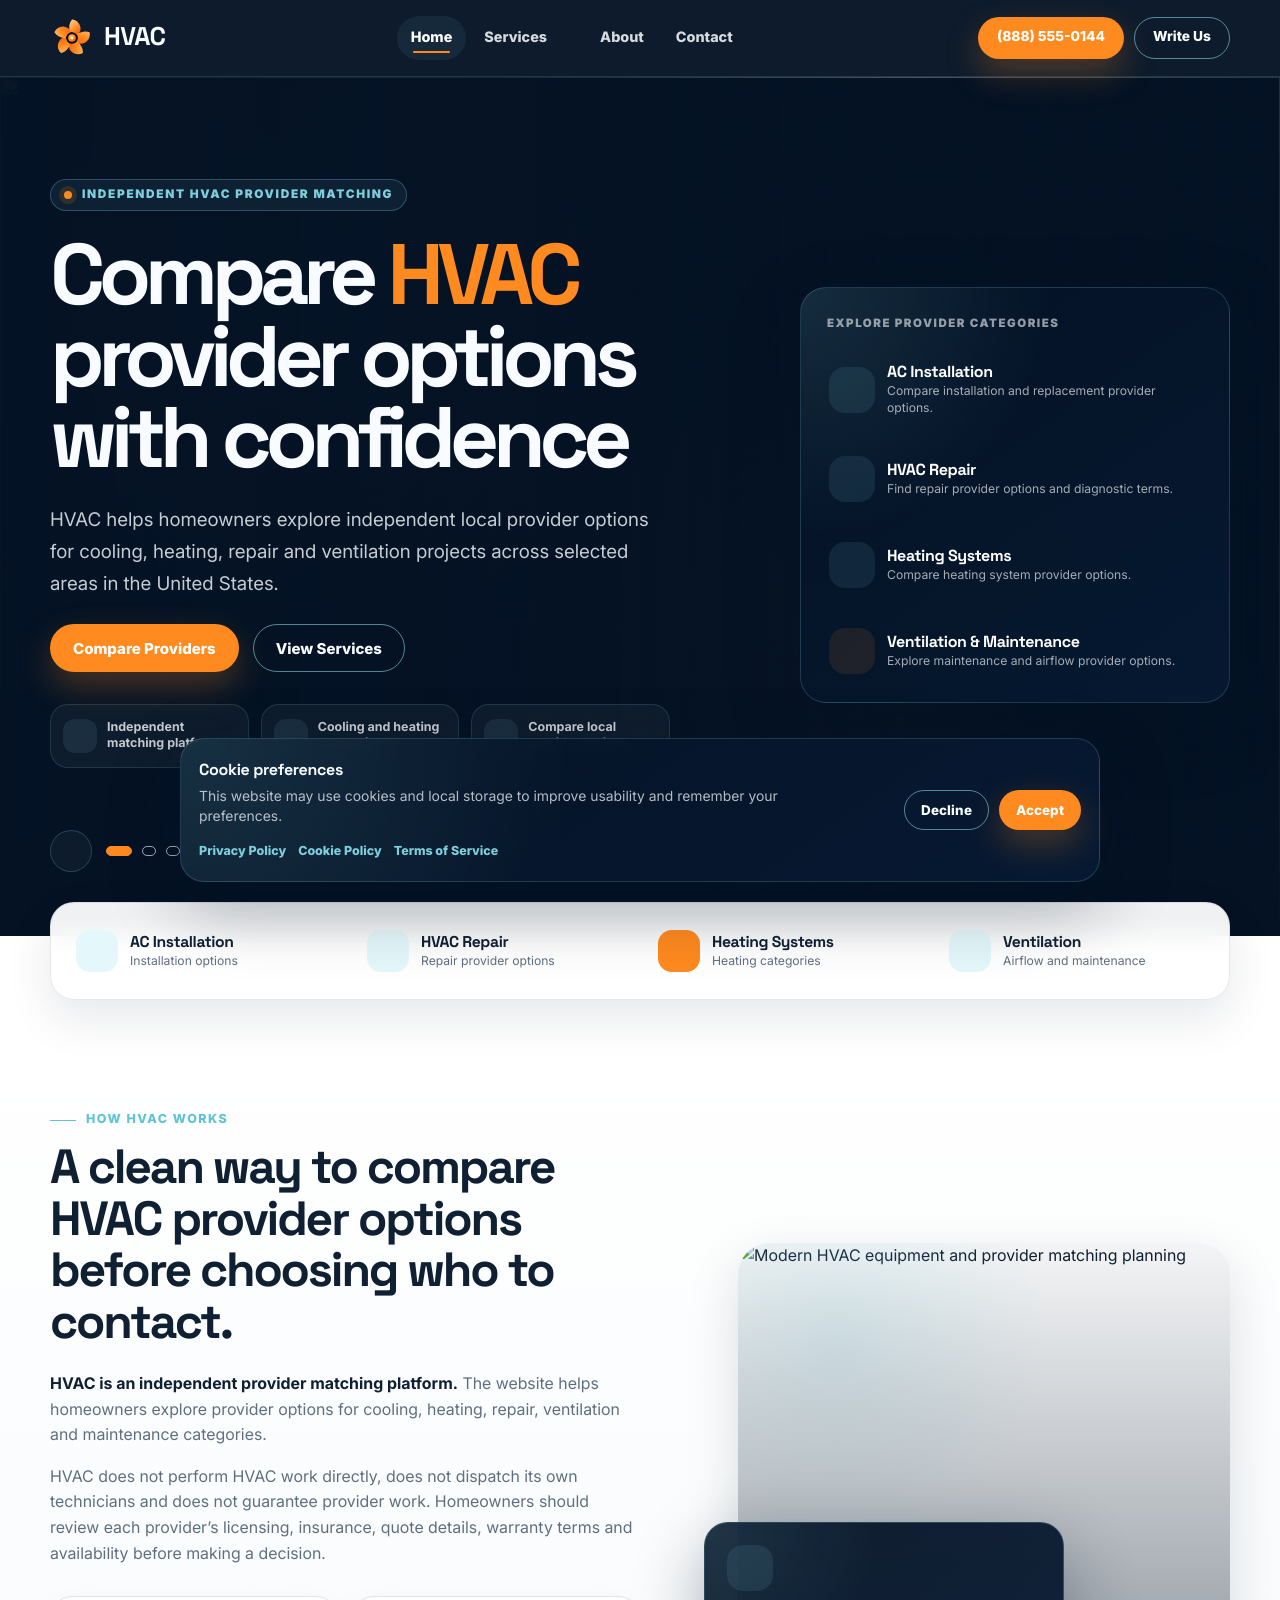
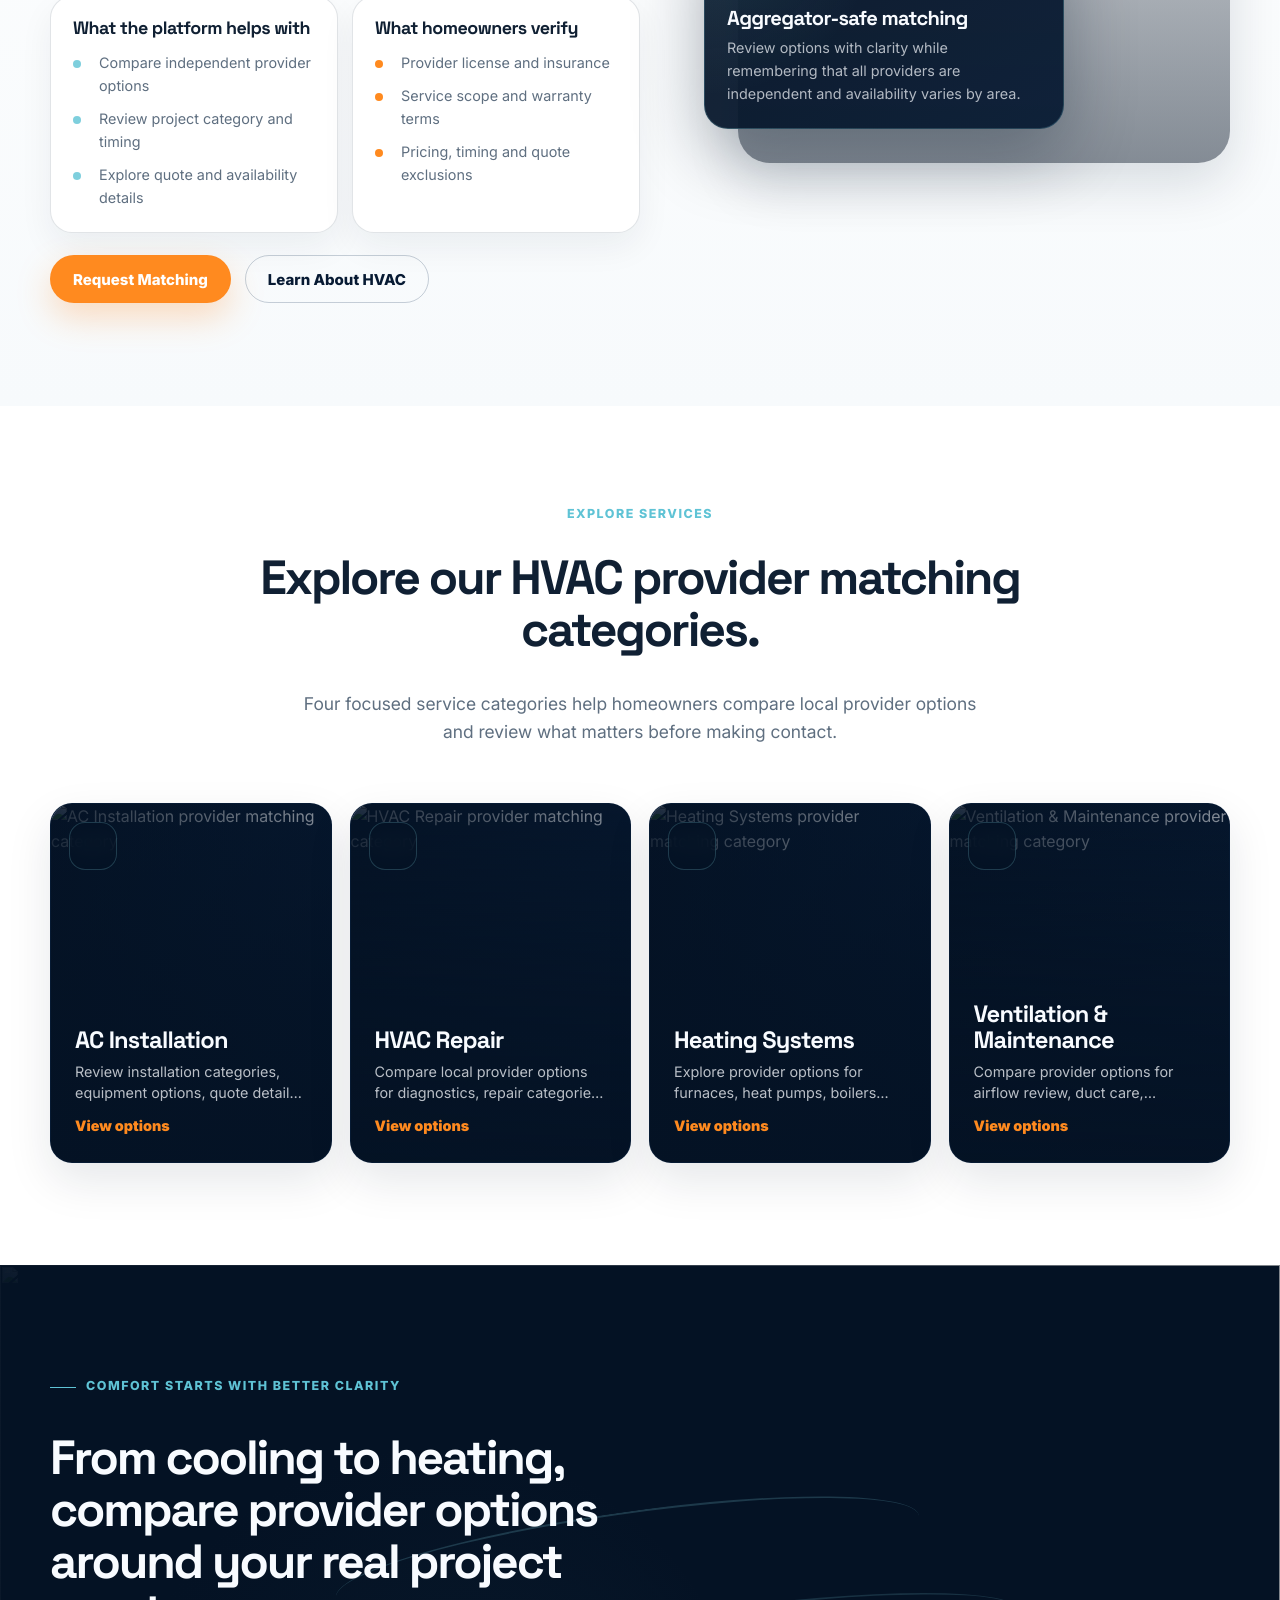
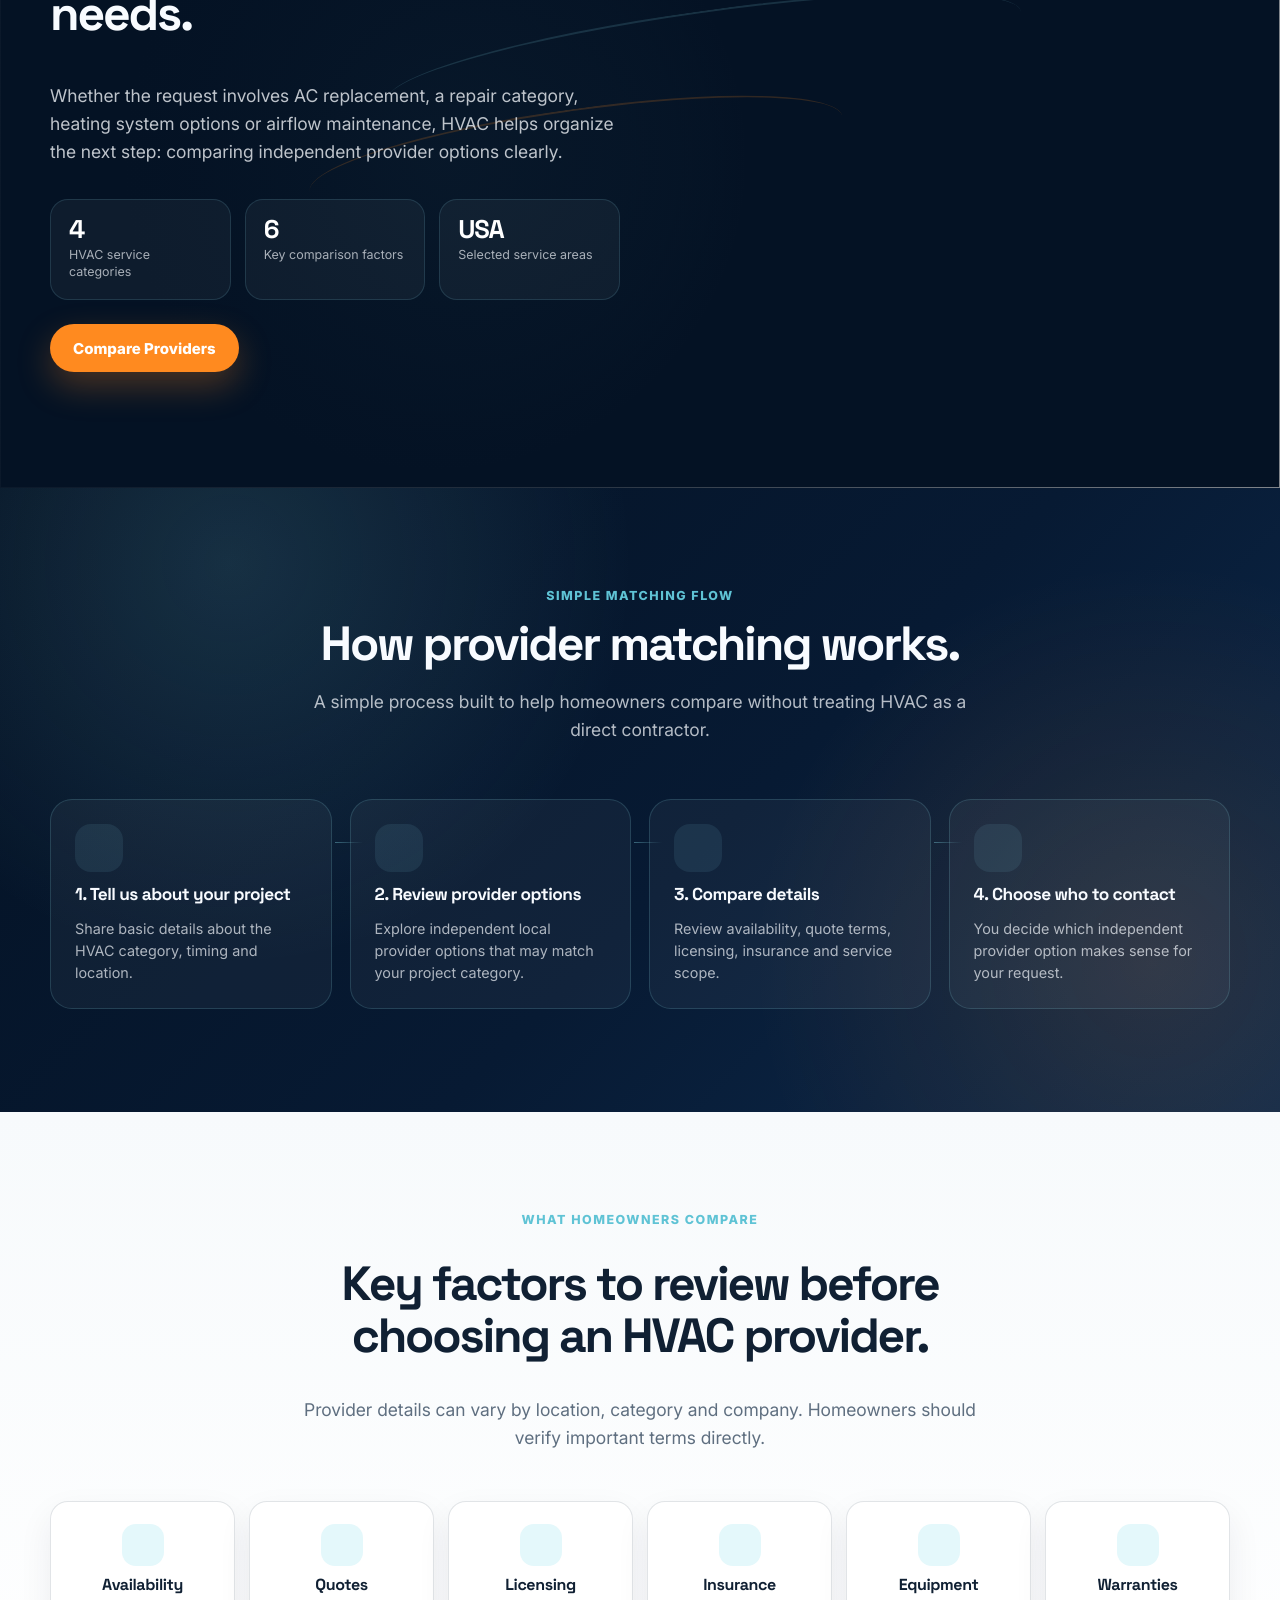
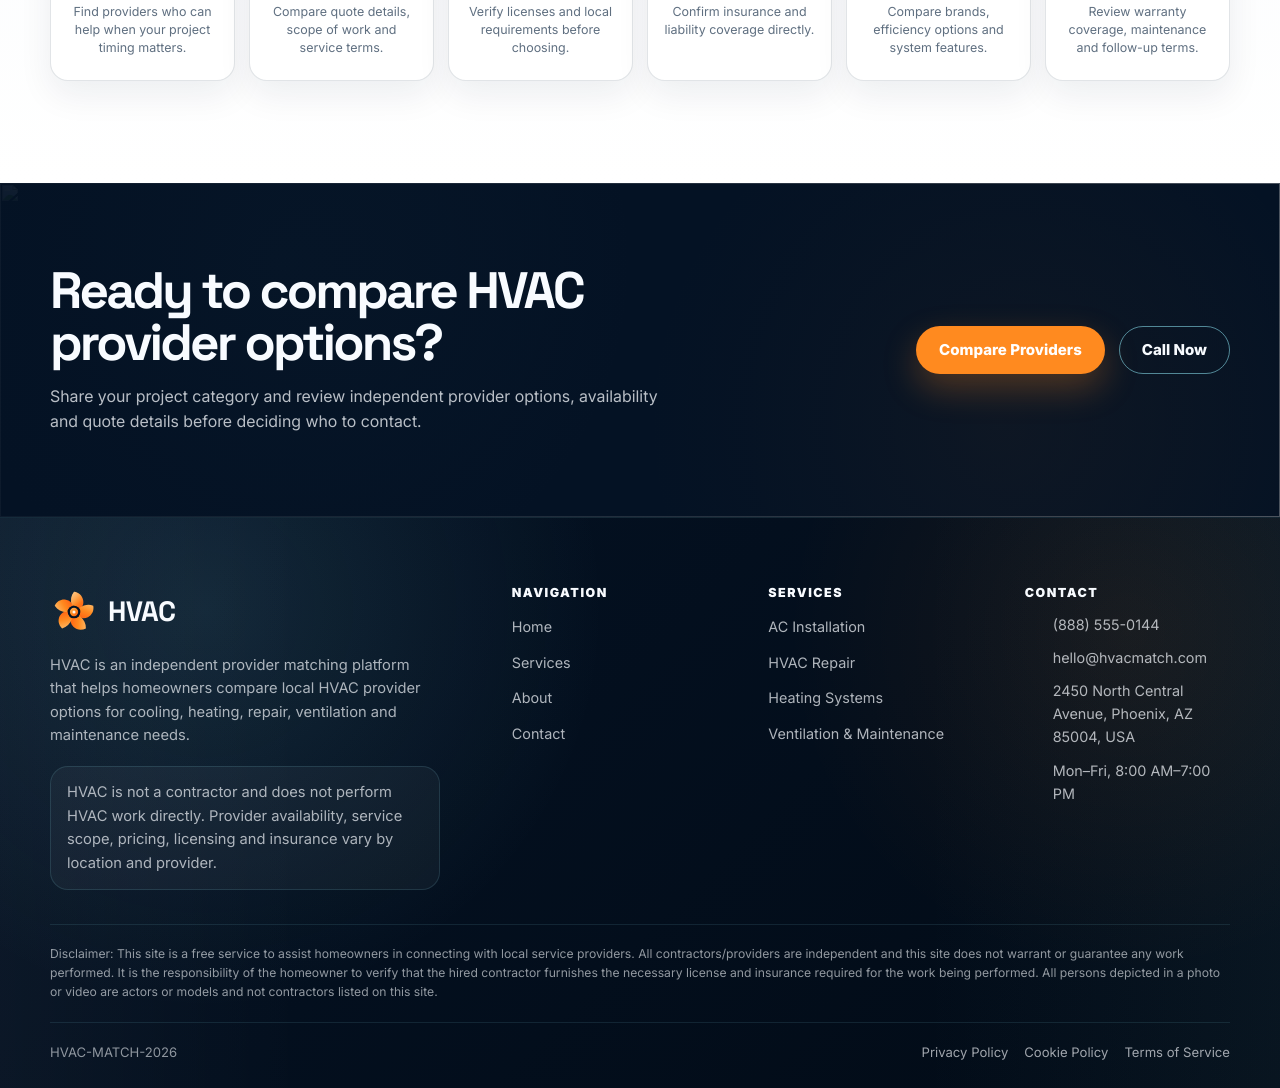
==== commit 930211a2: "+" ====
--- a/index.html
+++ b/index.html
@@ -9,8 +9,7 @@
     <meta name="description"
         content="Compare independent HVAC provider options for AC installation, repair, heating systems, ventilation and maintenance categories." />
 
-    <link rel="icon" type="image/svg+xml" href="./assets/logo/favicon.svg" />
-    <link rel="icon" type="image/x-icon" href="./assets/logo/favicon.ico" />
+    <link rel="icon" type="image/svg+xml" href="./assets/logo/favicon.svg?v=2" />
 
     <link rel="stylesheet" href="./css/style.css" />
     <link rel="stylesheet" href="./css/home.css" />
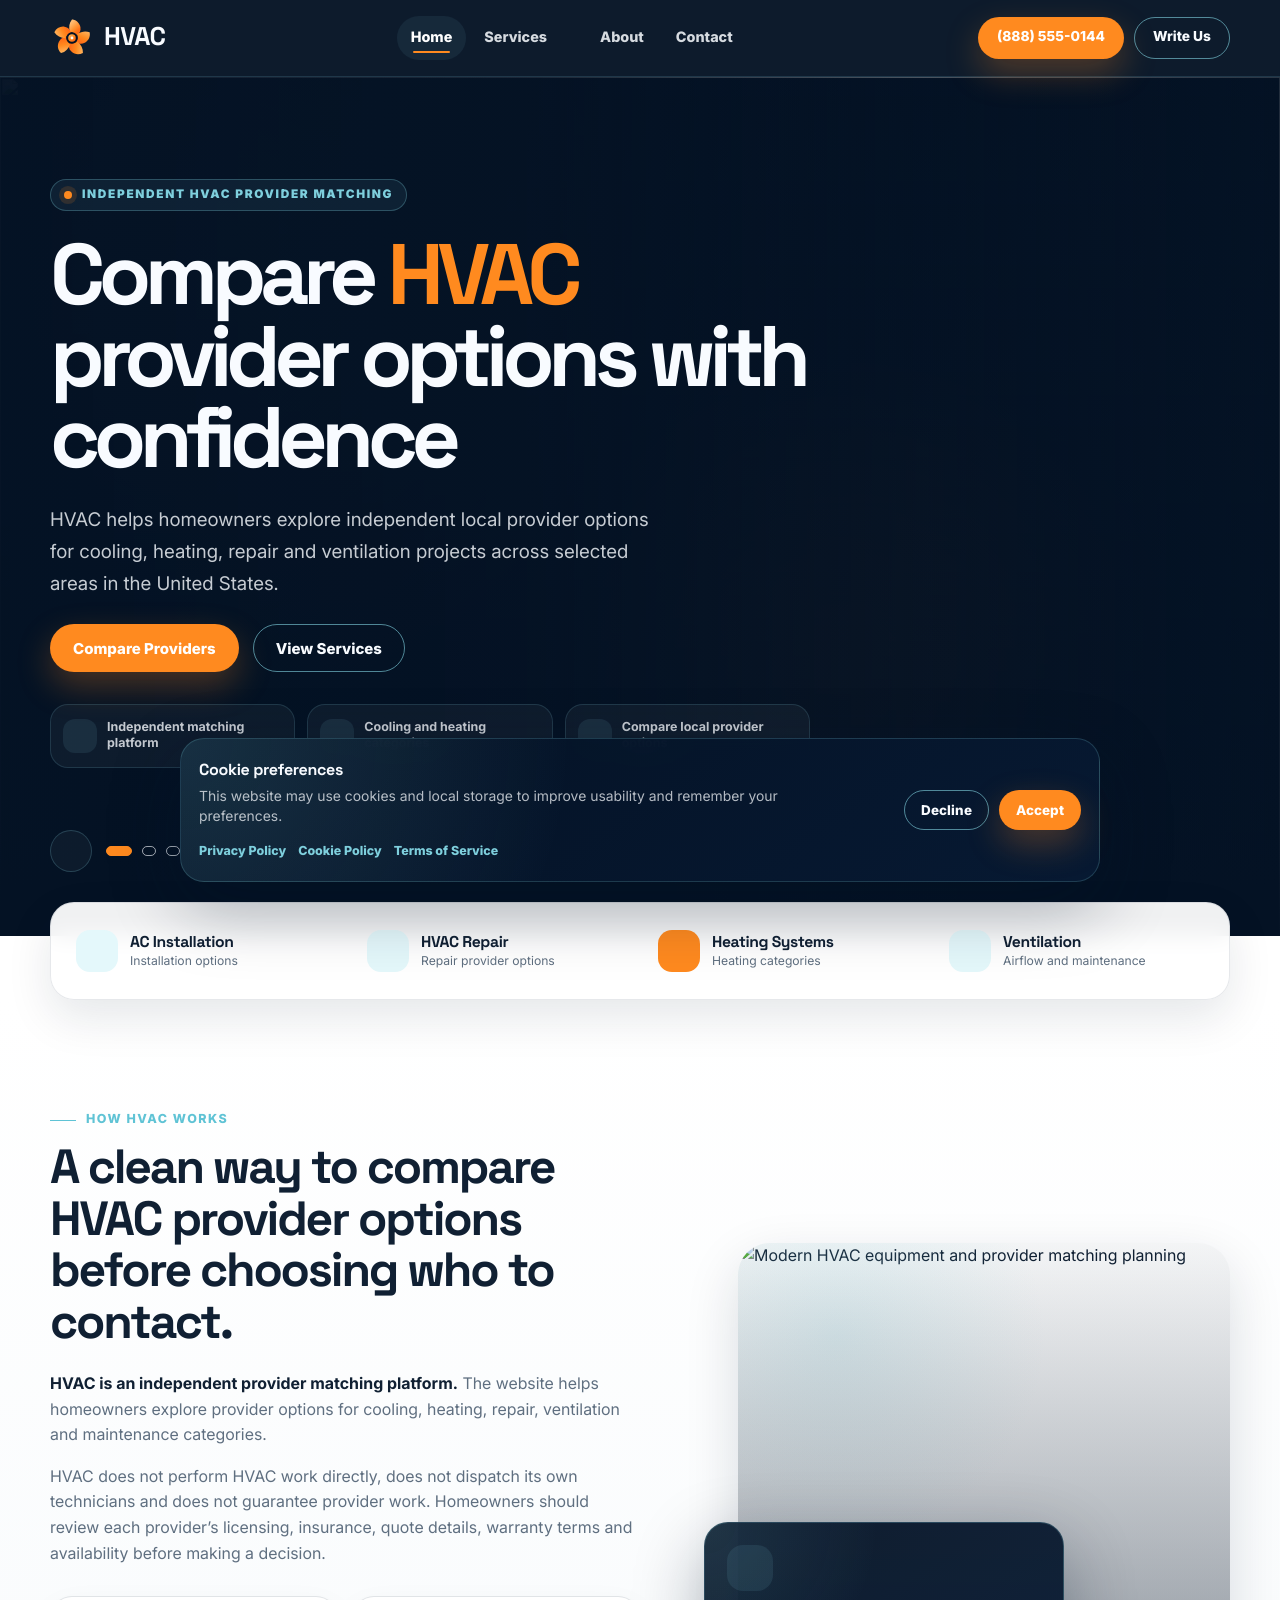
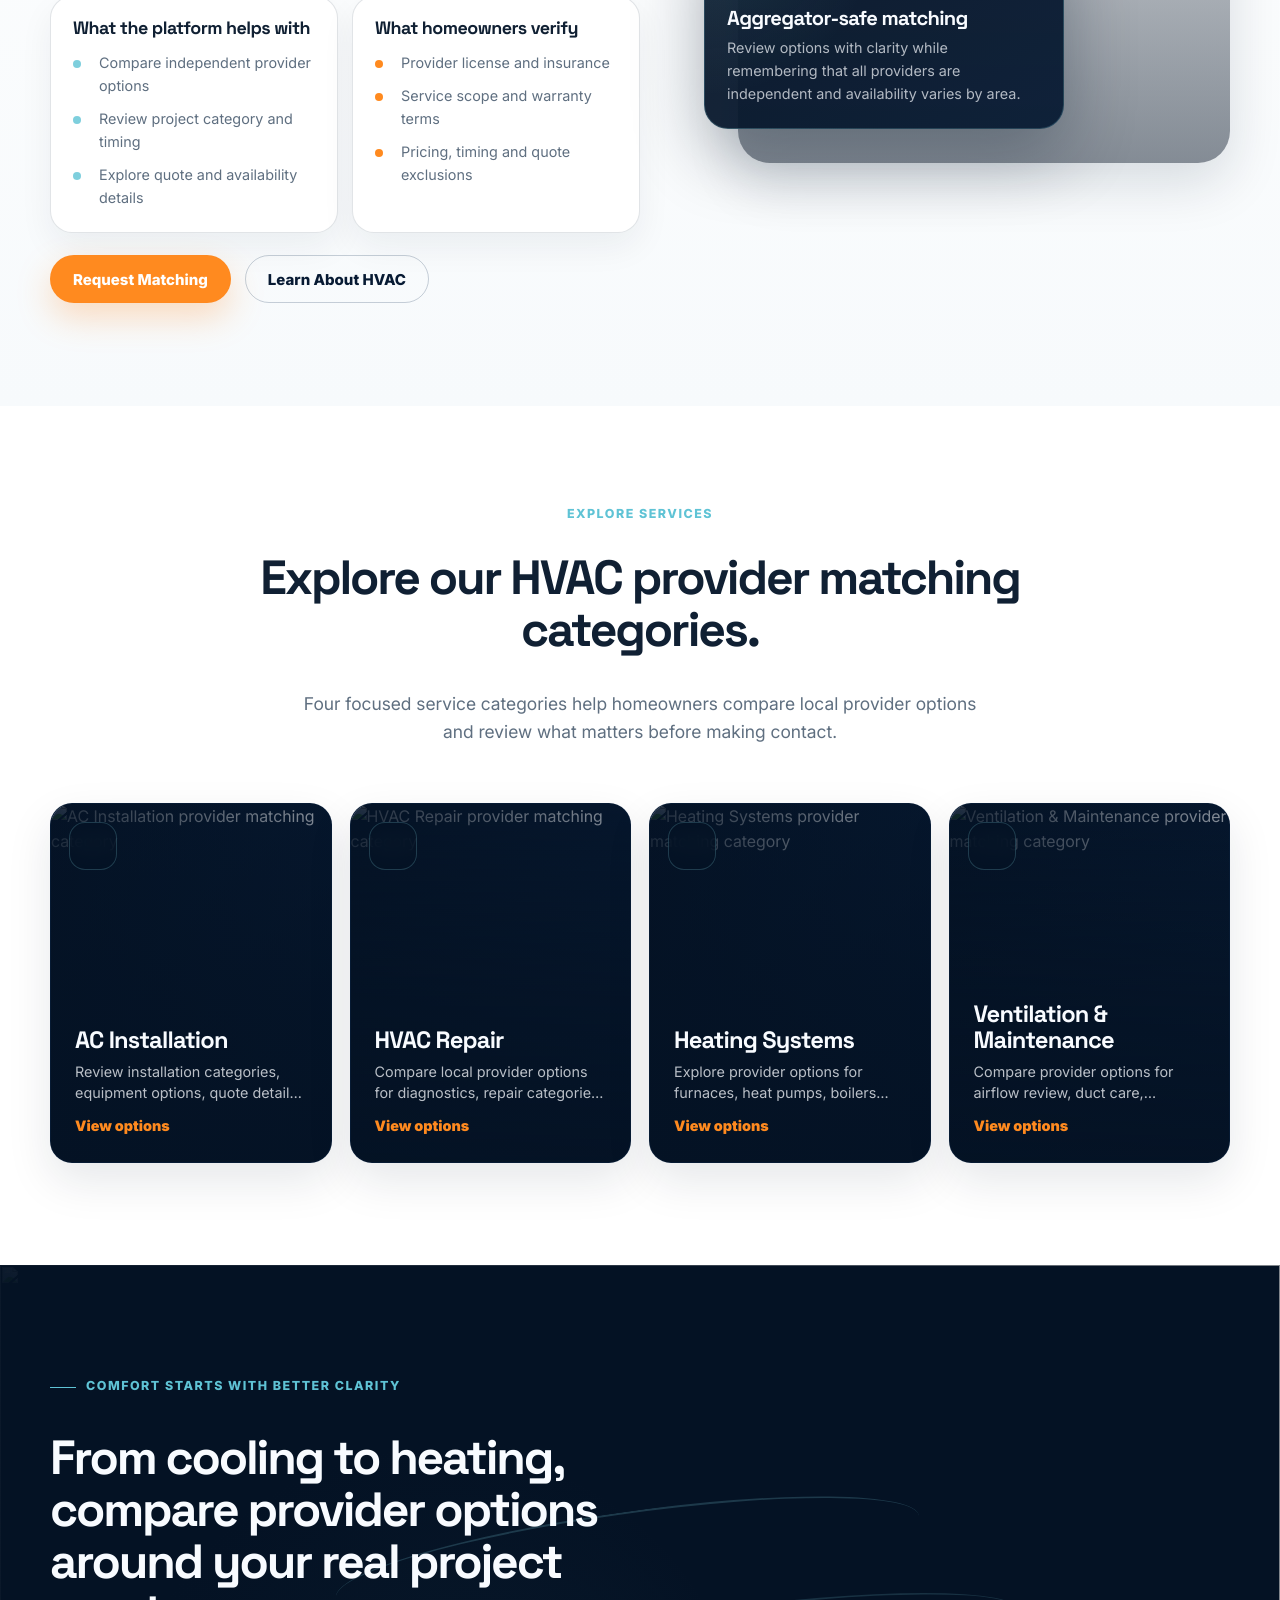
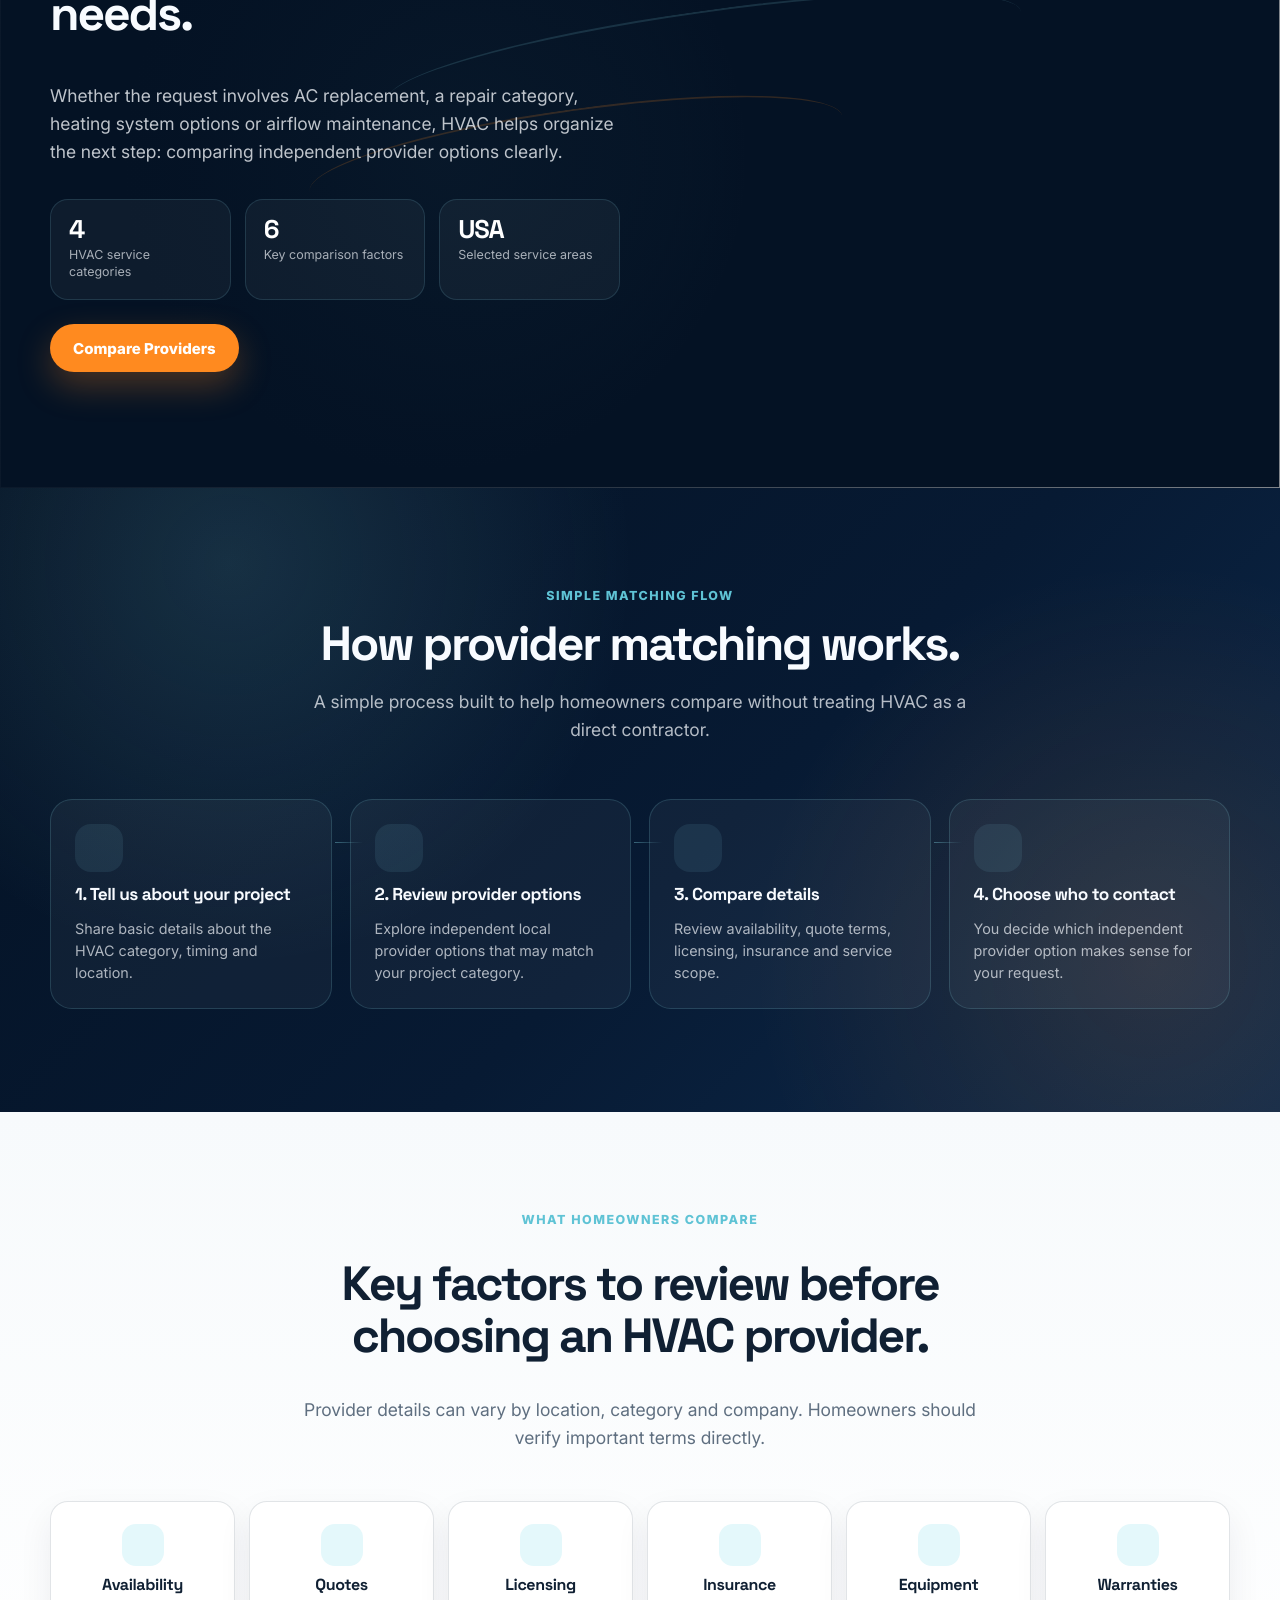
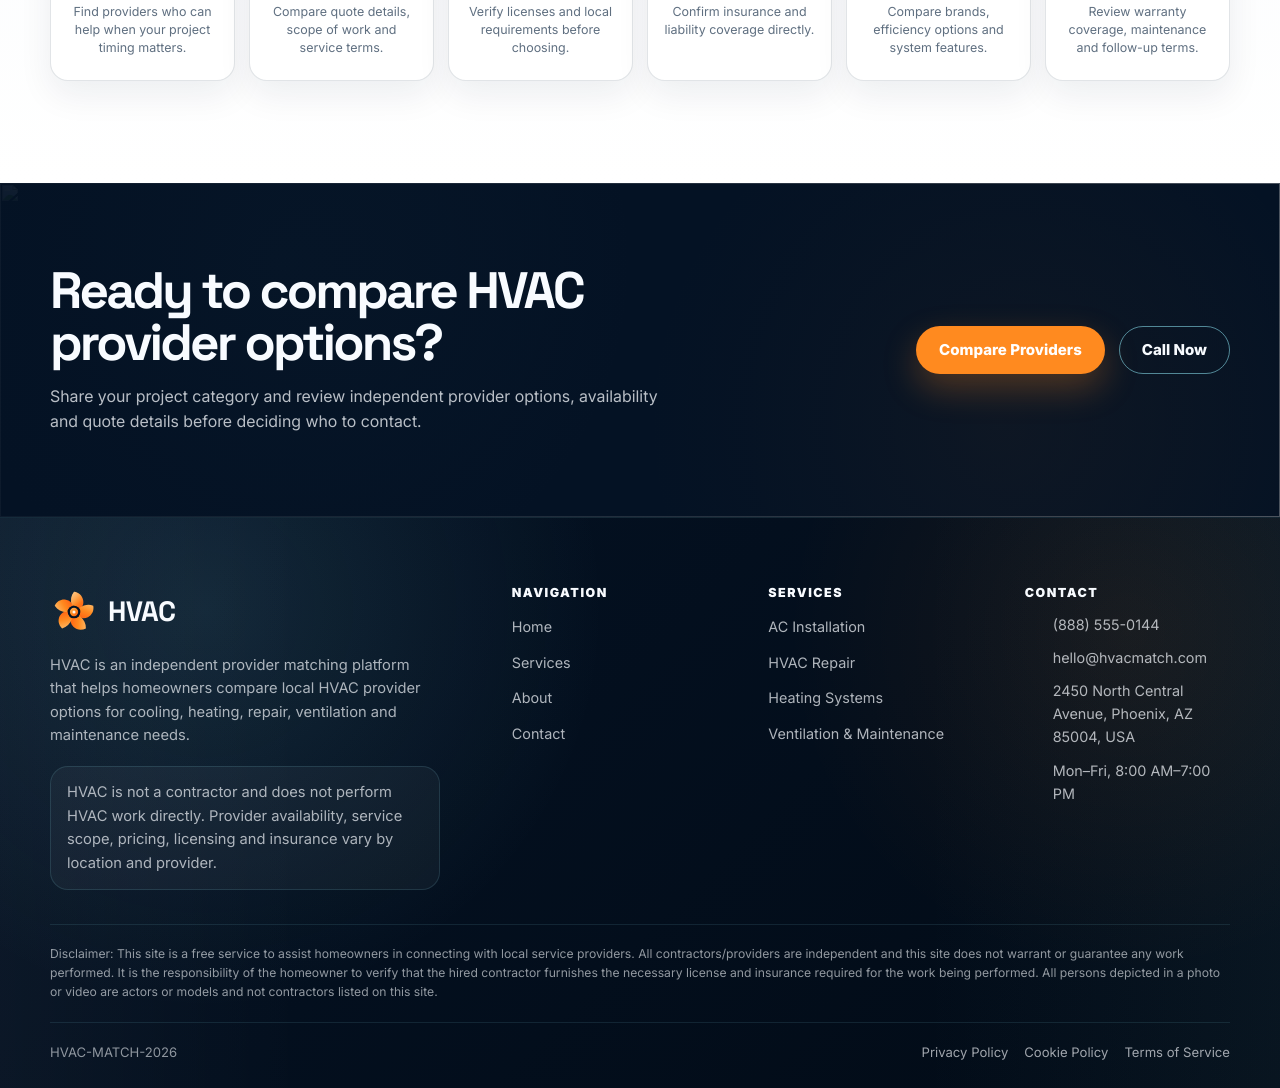
==== commit 70493ad8: "+" ====
--- a/index.html
+++ b/index.html
@@ -18,7 +18,7 @@
 <body>
     <a class="skip-link" href="#mainContent">Skip to main content</a>
 
-    <div data-site-header></div>
+    <header data-site-header></header>
 
     <main id="mainContent">
         <!-- ==================================================
@@ -116,56 +116,6 @@
                         </button>
                     </div>
                 </div>
-
-                <aside class="home-hero__visual" aria-label="HVAC service categories">
-                    <div class="home-hero__panel">
-                        <p class="home-hero__panel-title">Explore provider categories</p>
-
-                        <a class="home-hero__service-link" href="./ac-installation.html">
-                            <span class="home-hero__service-icon">
-                                <i data-lucide="snowflake" aria-hidden="true"></i>
-                            </span>
-
-                            <span>
-                                <strong>AC Installation</strong>
-                                <small>Compare installation and replacement provider options.</small>
-                            </span>
-                        </a>
-
-                        <a class="home-hero__service-link" href="./hvac-repair.html">
-                            <span class="home-hero__service-icon">
-                                <i data-lucide="wrench" aria-hidden="true"></i>
-                            </span>
-
-                            <span>
-                                <strong>HVAC Repair</strong>
-                                <small>Find repair provider options and diagnostic terms.</small>
-                            </span>
-                        </a>
-
-                        <a class="home-hero__service-link" href="./heating-systems.html">
-                            <span class="home-hero__service-icon">
-                                <i data-lucide="flame" aria-hidden="true"></i>
-                            </span>
-
-                            <span>
-                                <strong>Heating Systems</strong>
-                                <small>Compare heating system provider options.</small>
-                            </span>
-                        </a>
-
-                        <a class="home-hero__service-link" href="./ventilation-maintenance.html">
-                            <span class="home-hero__service-icon">
-                                <i data-lucide="wind" aria-hidden="true"></i>
-                            </span>
-
-                            <span>
-                                <strong>Ventilation &amp; Maintenance</strong>
-                                <small>Explore maintenance and airflow provider options.</small>
-                            </span>
-                        </a>
-                    </div>
-                </aside>
             </div>
         </section>
 
@@ -584,4 +534,4 @@
     <script src="./js/home.js"></script>
 </body>
 
-</html>+</html>
--- a/css/style.css
+++ b/css/style.css
@@ -77,7 +77,7 @@
 html {
     min-width: 320px;
     scroll-behavior: smooth;
-    overflow-x: hidden;
+    overflow-x: clip;
     text-size-adjust: 100%;
     -webkit-text-size-adjust: 100%;
 }
@@ -85,7 +85,7 @@
 body {
     min-width: 320px;
     margin: 0;
-    overflow-x: hidden;
+    overflow-x: clip;
     font-family: var(--font-body);
     font-size: 16px;
     line-height: 1.6;
@@ -2233,4 +2233,38 @@
         opacity: 1;
         transform: none;
     }
+}
+
+/* ==================================================
+   FINAL STICKY HEADER FIX
+================================================== */
+
+body>.site-header,
+body>[data-site-header].site-header {
+    position: sticky !important;
+    top: 0 !important;
+    z-index: 10000 !important;
+    width: 100% !important;
+}
+
+.site-header {
+    transform: none !important;
+    will-change: auto;
+}
+
+/* ==================================================
+   FINAL STICKY HEADER FIX
+================================================== */
+
+body>.site-header,
+body>[data-site-header].site-header {
+    position: sticky !important;
+    top: 0 !important;
+    z-index: 10000 !important;
+    width: 100% !important;
+}
+
+.site-header {
+    transform: none !important;
+    will-change: auto;
 }
--- a/css/home.css
+++ b/css/home.css
@@ -71,7 +71,7 @@
 
 .home-hero__inner {
     display: grid;
-    grid-template-columns: minmax(0, 0.9fr) minmax(320px, 0.72fr);
+    grid-template-columns: 1fr;
     gap: clamp(28px, 5vw, 76px);
     align-items: center;
 }
@@ -167,99 +167,6 @@
     height: 18px;
 }
 
-.home-hero__visual {
-    position: relative;
-    align-self: stretch;
-    min-height: 520px;
-}
-
-.home-hero__panel {
-    position: sticky;
-    top: calc(var(--header-height) + 32px);
-    display: grid;
-    gap: 12px;
-    width: min(100%, 430px);
-    margin-left: auto;
-    padding: 14px;
-    border: 1px solid rgba(126, 207, 221, 0.2);
-    border-radius: 26px;
-    background:
-        radial-gradient(circle at top left, rgba(126, 207, 221, 0.14), transparent 42%),
-        linear-gradient(145deg, rgba(4, 18, 36, 0.92), rgba(7, 26, 51, 0.88));
-    box-shadow: var(--shadow-dark);
-    backdrop-filter: blur(10px);
-}
-
-.home-hero__panel-title {
-    padding: 12px 12px 4px;
-    color: rgba(248, 251, 255, 0.58);
-    font-size: 0.72rem;
-    font-weight: 900;
-    letter-spacing: 0.13em;
-    text-transform: uppercase;
-}
-
-.home-hero__service-link {
-    position: relative;
-    display: grid;
-    grid-template-columns: 46px 1fr;
-    gap: 12px;
-    align-items: center;
-    padding: 13px;
-    border: 1px solid transparent;
-    border-radius: 18px;
-    transition:
-        background-color var(--transition),
-        border-color var(--transition),
-        transform var(--transition);
-}
-
-.home-hero__service-link:hover {
-    background: rgba(126, 207, 221, 0.08);
-    border-color: rgba(126, 207, 221, 0.22);
-    transform: translateY(-1px);
-}
-
-.home-hero__service-icon {
-    display: grid;
-    width: 46px;
-    height: 46px;
-    place-items: center;
-    border-radius: 16px;
-    color: var(--aqua);
-    background: rgba(126, 207, 221, 0.1);
-}
-
-.home-hero__service-link:nth-of-type(4) .home-hero__service-icon {
-    color: var(--color-orange);
-    background: rgba(255, 138, 31, 0.1);
-}
-
-.home-hero__service-icon svg {
-    width: 23px;
-    height: 23px;
-}
-
-.home-hero__service-link strong {
-    display: block;
-    margin-bottom: 3px;
-    color: #ffffff;
-    font-family: var(--font-heading);
-    font-size: 1rem;
-    line-height: 1.1;
-    letter-spacing: -0.025em;
-}
-
-.home-hero__service-link small {
-    display: -webkit-box;
-    overflow: hidden;
-    color: rgba(248, 251, 255, 0.66);
-    font-size: 0.76rem;
-    line-height: 1.35;
-    -webkit-line-clamp: 2;
-    -webkit-box-orient: vertical;
-}
-
 .home-hero__controls {
     display: flex;
     align-items: center;
@@ -761,11 +668,6 @@
 ================================================== */
 
 @media (max-width: 1180px) {
-    .home-hero__inner {
-        grid-template-columns: minmax(0, 1fr) minmax(300px, 390px);
-        gap: 36px;
-    }
-
     .home-hero h1 {
         font-size: clamp(3rem, 7vw, 4.9rem);
     }
@@ -793,22 +695,6 @@
         max-width: 820px;
     }
 
-    .home-hero__visual {
-        min-height: auto;
-    }
-
-    .home-hero__panel {
-        position: relative;
-        top: auto;
-        width: 100%;
-        margin-left: 0;
-        grid-template-columns: repeat(2, 1fr);
-    }
-
-    .home-hero__panel-title {
-        grid-column: 1 / -1;
-    }
-
     .quick-services__bar {
         grid-template-columns: repeat(2, 1fr);
     }
@@ -866,12 +752,6 @@
 
     .home-hero__content {
         gap: 20px;
-    }
-
-    .home-hero__panel {
-        grid-template-columns: 1fr;
-        padding: 12px;
-        border-radius: 22px;
     }
 
     .home-hero__controls {
@@ -955,15 +835,6 @@
         height: 30px;
     }
 
-    .home-hero__service-link {
-        grid-template-columns: 40px 1fr;
-    }
-
-    .home-hero__service-icon {
-        width: 40px;
-        height: 40px;
-    }
-
     .quick-services__link {
         grid-template-columns: 38px 1fr;
     }
@@ -972,4 +843,4 @@
         width: 38px;
         height: 38px;
     }
-}+}
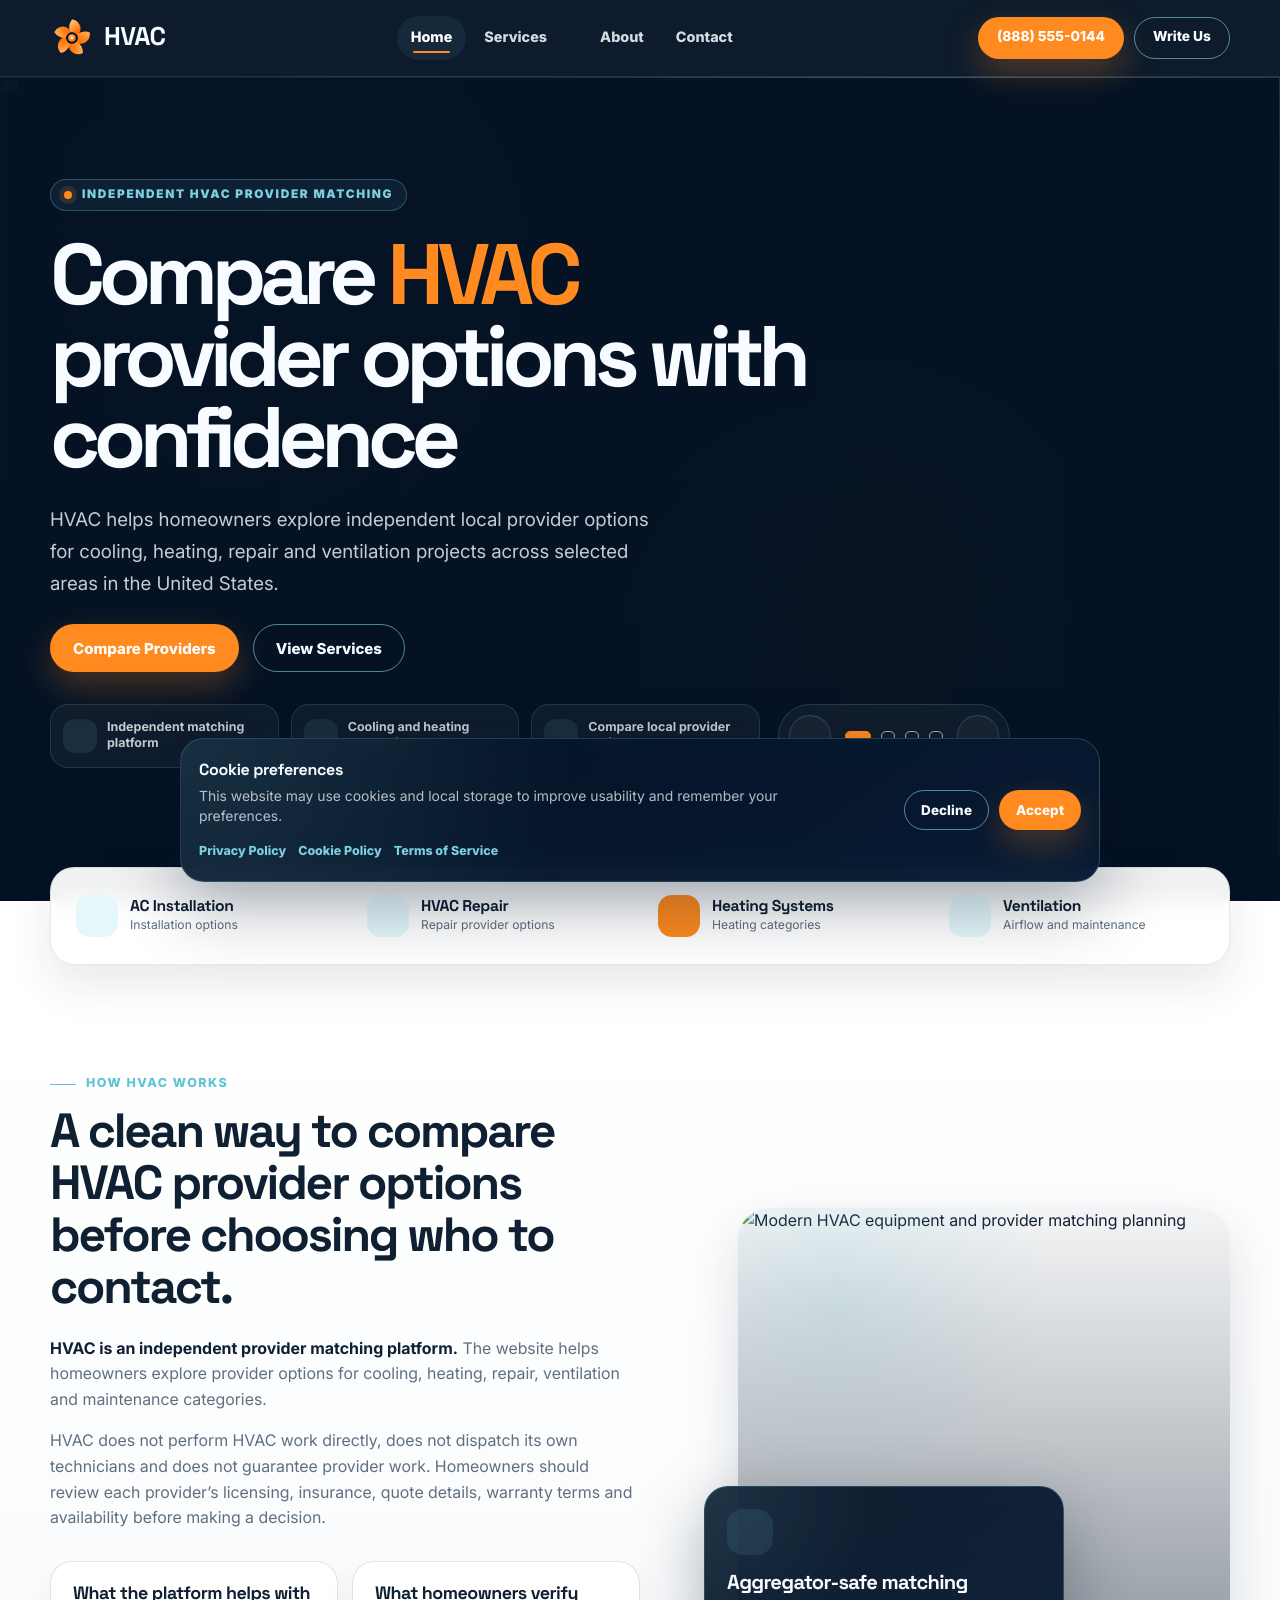
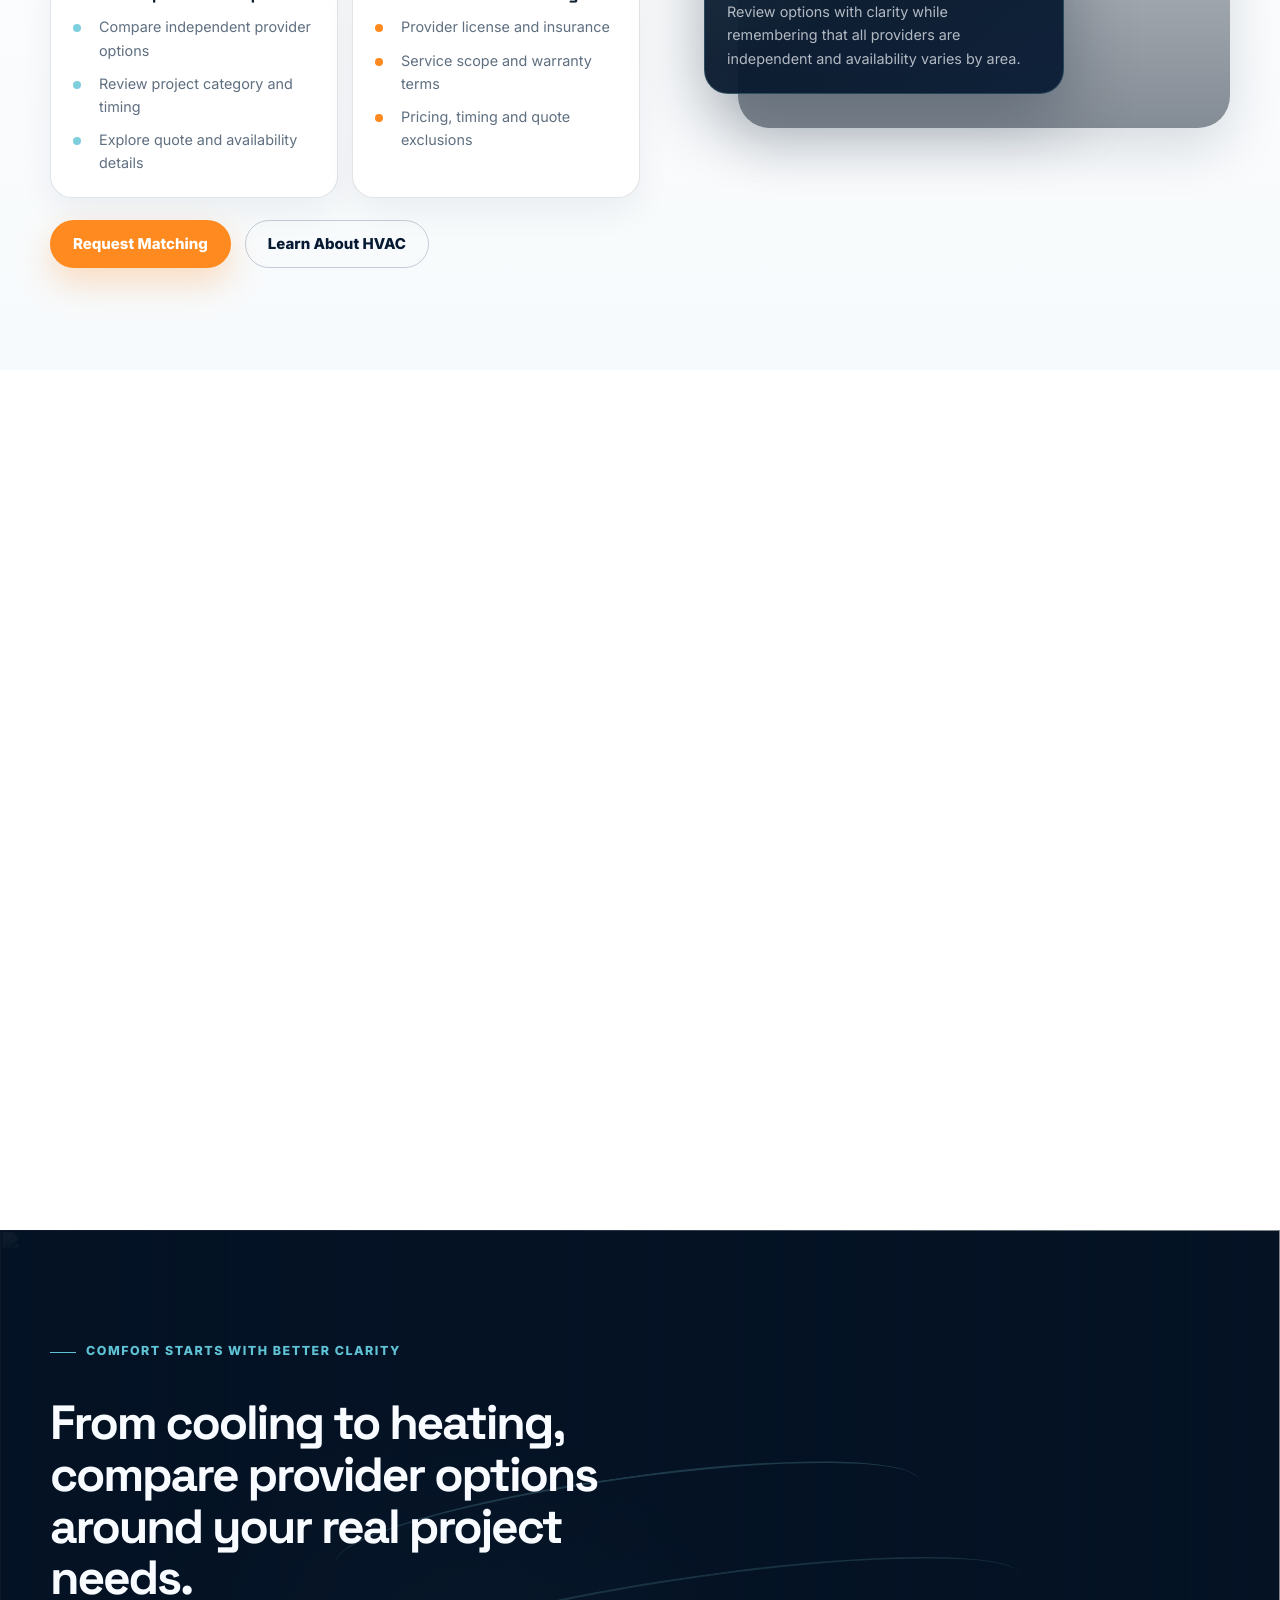
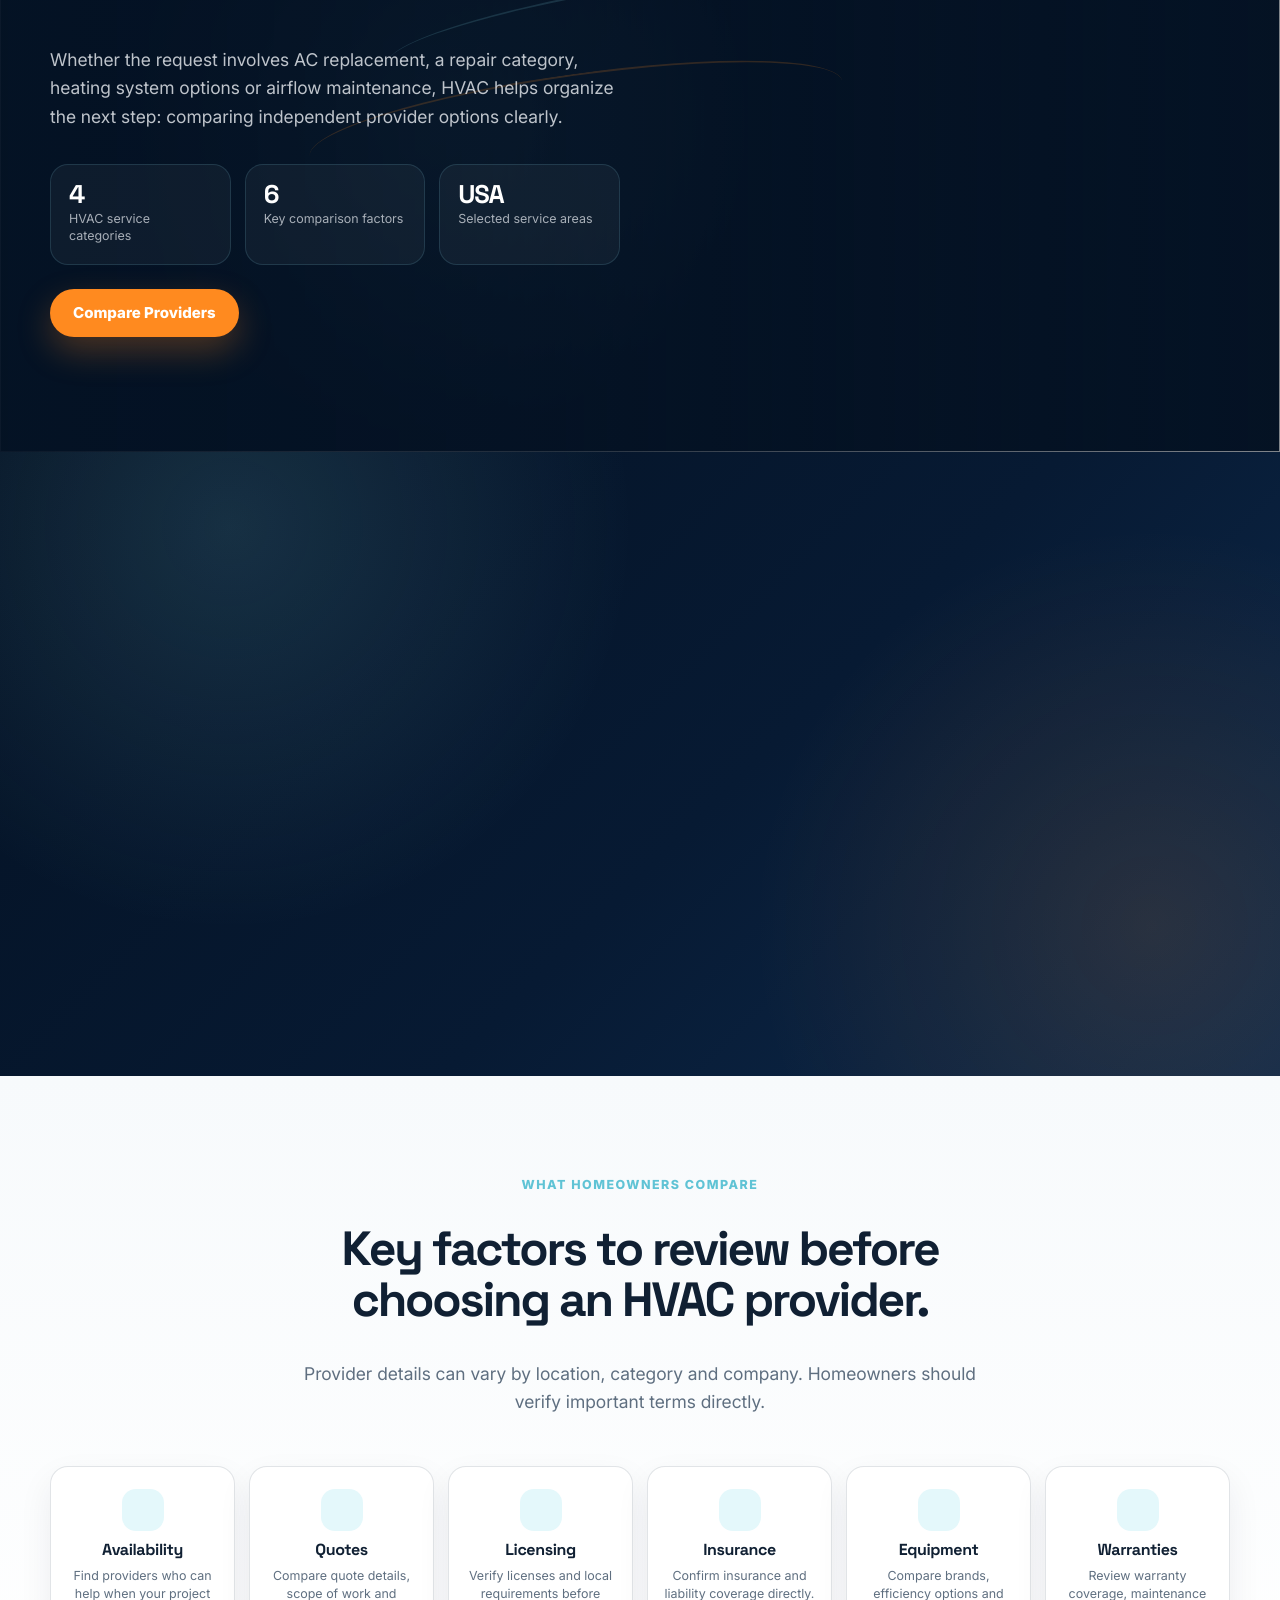
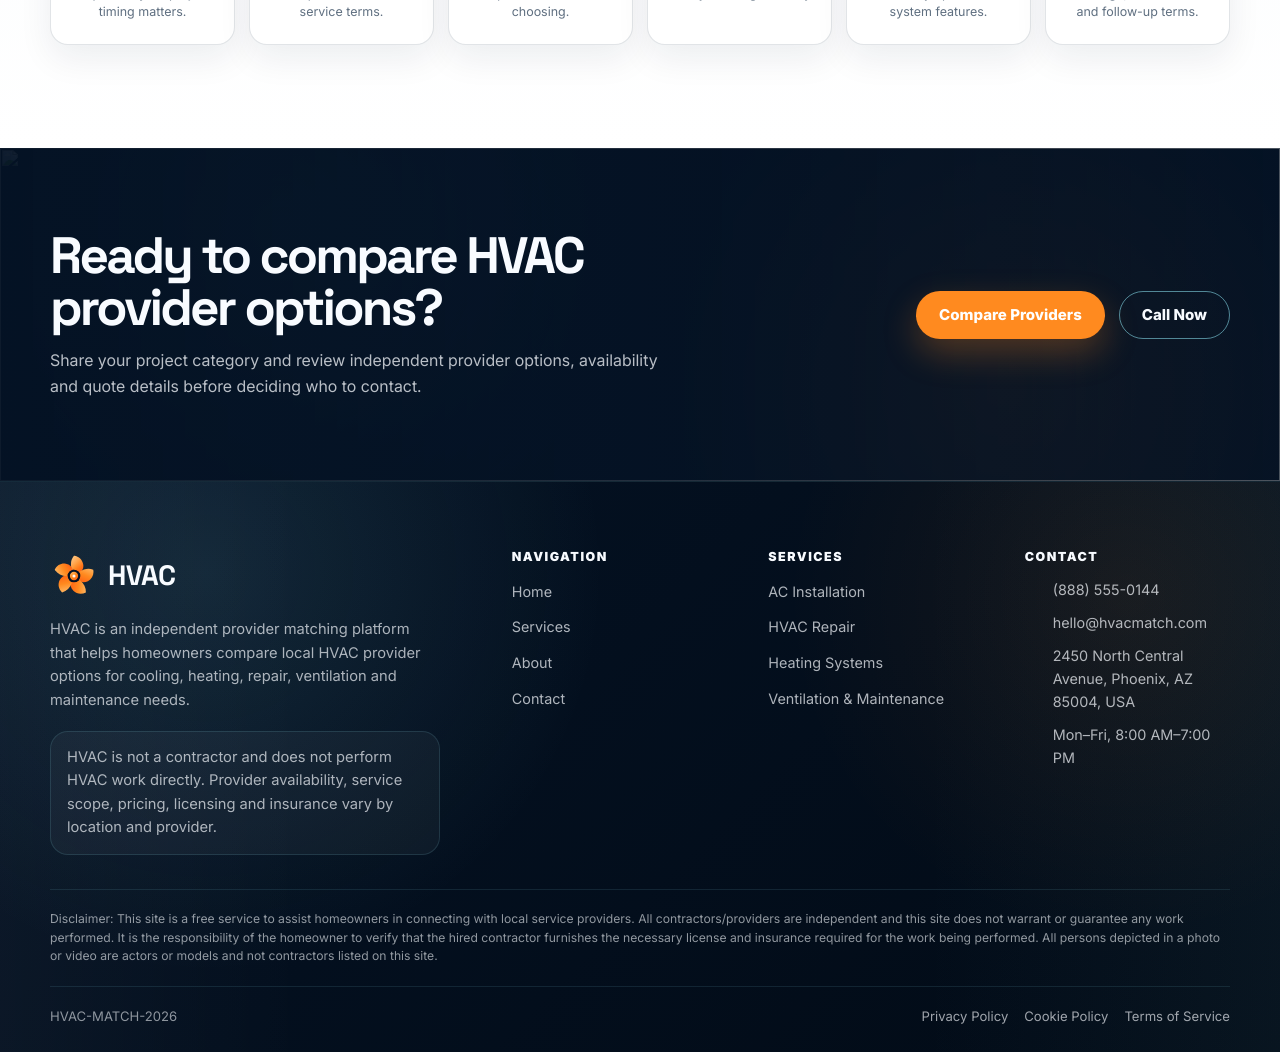
==== commit 4d20b968: "+" ====
--- a/index.html
+++ b/index.html
@@ -69,6 +69,7 @@
                         </a>
                     </div>
 
+                <div class="home-hero__meta-row">
                     <div class="home-hero__badges" aria-label="Platform highlights">
                         <div class="home-hero__badge">
                             <span class="home-hero__badge-icon">
@@ -76,14 +77,14 @@
                             </span>
                             <span>Independent matching platform</span>
                         </div>
-
+                
                         <div class="home-hero__badge">
                             <span class="home-hero__badge-icon">
                                 <i data-lucide="flame" aria-hidden="true"></i>
                             </span>
                             <span>Cooling and heating categories</span>
                         </div>
-
+                
                         <div class="home-hero__badge">
                             <span class="home-hero__badge-icon">
                                 <i data-lucide="list-checks" aria-hidden="true"></i>
@@ -91,30 +92,28 @@
                             <span>Compare local provider options</span>
                         </div>
                     </div>
-
+                
                     <div class="home-hero__controls" aria-label="Hero slideshow controls">
                         <button class="home-hero__arrow" type="button" aria-label="Previous slide" data-home-hero-prev>
                             <i data-lucide="chevron-left" aria-hidden="true"></i>
                         </button>
-
+                
                         <div class="home-hero__dots" data-home-hero-dots>
                             <button class="home-hero__dot is-active" type="button" aria-label="Show slide 1"
                                 data-home-hero-dot="0"></button>
-
-                            <button class="home-hero__dot" type="button" aria-label="Show slide 2"
-                                data-home-hero-dot="1"></button>
-
-                            <button class="home-hero__dot" type="button" aria-label="Show slide 3"
-                                data-home-hero-dot="2"></button>
-
-                            <button class="home-hero__dot" type="button" aria-label="Show slide 4"
-                                data-home-hero-dot="3"></button>
-                        </div>
-
+                
+                            <button class="home-hero__dot" type="button" aria-label="Show slide 2" data-home-hero-dot="1"></button>
+                
+                            <button class="home-hero__dot" type="button" aria-label="Show slide 3" data-home-hero-dot="2"></button>
+                
+                            <button class="home-hero__dot" type="button" aria-label="Show slide 4" data-home-hero-dot="3"></button>
+                        </div>
+                
                         <button class="home-hero__arrow" type="button" aria-label="Next slide" data-home-hero-next>
                             <i data-lucide="chevron-right" aria-hidden="true"></i>
                         </button>
                     </div>
+                </div>
                 </div>
             </div>
         </section>
--- a/css/home.css
+++ b/css/home.css
@@ -844,3 +844,203 @@
         height: 38px;
     }
 }
+
+/* ==================================================
+   HOME MODEL MINI CARDS — CLEAN PREMIUM HOVER
+================================================== */
+
+.home-model__mini-card {
+    position: relative;
+    isolation: isolate;
+    overflow: hidden;
+    min-height: 100%;
+    border: 1px solid rgba(10, 33, 63, 0.12);
+    background: #ffffff;
+    box-shadow: 0 14px 34px rgba(7, 26, 51, 0.06);
+    transition:
+        transform var(--transition),
+        border-color var(--transition),
+        background-color var(--transition),
+        box-shadow var(--transition);
+}
+
+.home-model__mini-card::before {
+    content: '';
+    position: absolute;
+    top: 0;
+    left: 18px;
+    right: 18px;
+    z-index: -1;
+    height: 3px;
+    border-radius: 999px;
+    background: linear-gradient(90deg, var(--aqua), var(--color-orange));
+    opacity: 0;
+    transform: scaleX(0.25);
+    transform-origin: left;
+    transition:
+        opacity var(--transition),
+        transform var(--transition);
+}
+
+.home-model__mini-card::after {
+    content: '';
+    position: absolute;
+    inset: 0;
+    z-index: -2;
+    pointer-events: none;
+    background:
+        radial-gradient(circle at 18% 0%, rgba(126, 207, 221, 0.18), transparent 38%),
+        linear-gradient(180deg, #ffffff 0%, var(--color-surface) 100%);
+    opacity: 0;
+    transition: opacity var(--transition);
+}
+
+.home-model__mini-card>* {
+    position: relative;
+    z-index: 2;
+}
+
+.home-model__mini-card h3 {
+    color: var(--color-text-dark);
+    transition:
+        color var(--transition),
+        transform var(--transition);
+}
+
+.home-model__mini-card ul {
+    position: relative;
+    z-index: 2;
+}
+
+.home-model__mini-card li {
+    color: var(--color-text-muted);
+    transition:
+        color var(--transition),
+        transform var(--transition);
+}
+
+.home-model__mini-card:hover {
+    transform: translateY(-5px);
+    border-color: rgba(95, 195, 213, 0.42);
+    background: #ffffff;
+    box-shadow: 0 24px 58px rgba(7, 26, 51, 0.13);
+}
+
+.home-model__mini-card:hover::before {
+    opacity: 1;
+    transform: scaleX(1);
+}
+
+.home-model__mini-card:hover::after {
+    opacity: 1;
+}
+
+.home-model__mini-card:hover h3 {
+    color: var(--color-navy-900);
+    transform: translateY(-1px);
+}
+
+.home-model__mini-card:hover li {
+    color: var(--color-text-dark);
+}
+
+.home-model__mini-card:hover li:nth-child(1) {
+    transform: translateX(3px);
+}
+
+.home-model__mini-card:hover li:nth-child(2) {
+    transform: translateX(6px);
+}
+
+.home-model__mini-card:hover li:nth-child(3) {
+    transform: translateX(9px);
+}
+
+/* Orange card variation */
+.home-model__mini-card--orange::before {
+    background: linear-gradient(90deg, var(--color-orange), var(--aqua));
+}
+
+.home-model__mini-card--orange::after {
+    background:
+        radial-gradient(circle at 18% 0%, rgba(255, 138, 31, 0.18), transparent 38%),
+        linear-gradient(180deg, #ffffff 0%, var(--color-orange-soft) 100%);
+}
+
+.home-model__mini-card--orange:hover {
+    border-color: rgba(255, 138, 31, 0.42);
+}
+
+.home-model__mini-card--orange:hover h3 {
+    color: var(--color-orange-hover);
+}
+
+/* Keep list dots / checks visible */
+.home-model__mini-card li::before {
+    transition:
+        background-color var(--transition),
+        color var(--transition),
+        transform var(--transition),
+        box-shadow var(--transition);
+}
+
+.home-model__mini-card:hover li::before {
+    transform: scale(1.08);
+    box-shadow: 0 0 0 5px rgba(126, 207, 221, 0.12);
+}
+
+.home-model__mini-card--orange:hover li::before {
+    box-shadow: 0 0 0 5px rgba(255, 138, 31, 0.14);
+}
+
+/* ==================================================
+   HERO BADGES + PAGINATION ROW
+================================================== */
+
+.home-hero__content {
+    max-width: 960px;
+}
+
+.home-hero__meta-row {
+    display: grid;
+    grid-template-columns: minmax(0, 1fr) auto;
+    gap: 18px;
+    align-items: center;
+    margin-top: 8px;
+}
+
+.home-hero__meta-row .home-hero__badges {
+    margin-top: 0;
+}
+
+.home-hero__meta-row .home-hero__controls {
+    flex: 0 0 auto;
+    margin-top: 0;
+    padding: 10px;
+    border: 1px solid rgba(126, 207, 221, 0.18);
+    border-radius: 999px;
+    background: rgba(255, 255, 255, 0.045);
+    backdrop-filter: blur(12px);
+}
+
+@media (max-width: 1024px) {
+    .home-hero__content {
+        max-width: 820px;
+    }
+
+    .home-hero__meta-row {
+        grid-template-columns: 1fr;
+        align-items: start;
+    }
+
+    .home-hero__meta-row .home-hero__controls {
+        width: fit-content;
+    }
+}
+
+@media (max-width: 640px) {
+    .home-hero__meta-row .home-hero__controls {
+        justify-self: center;
+        width: auto;
+    }
+}
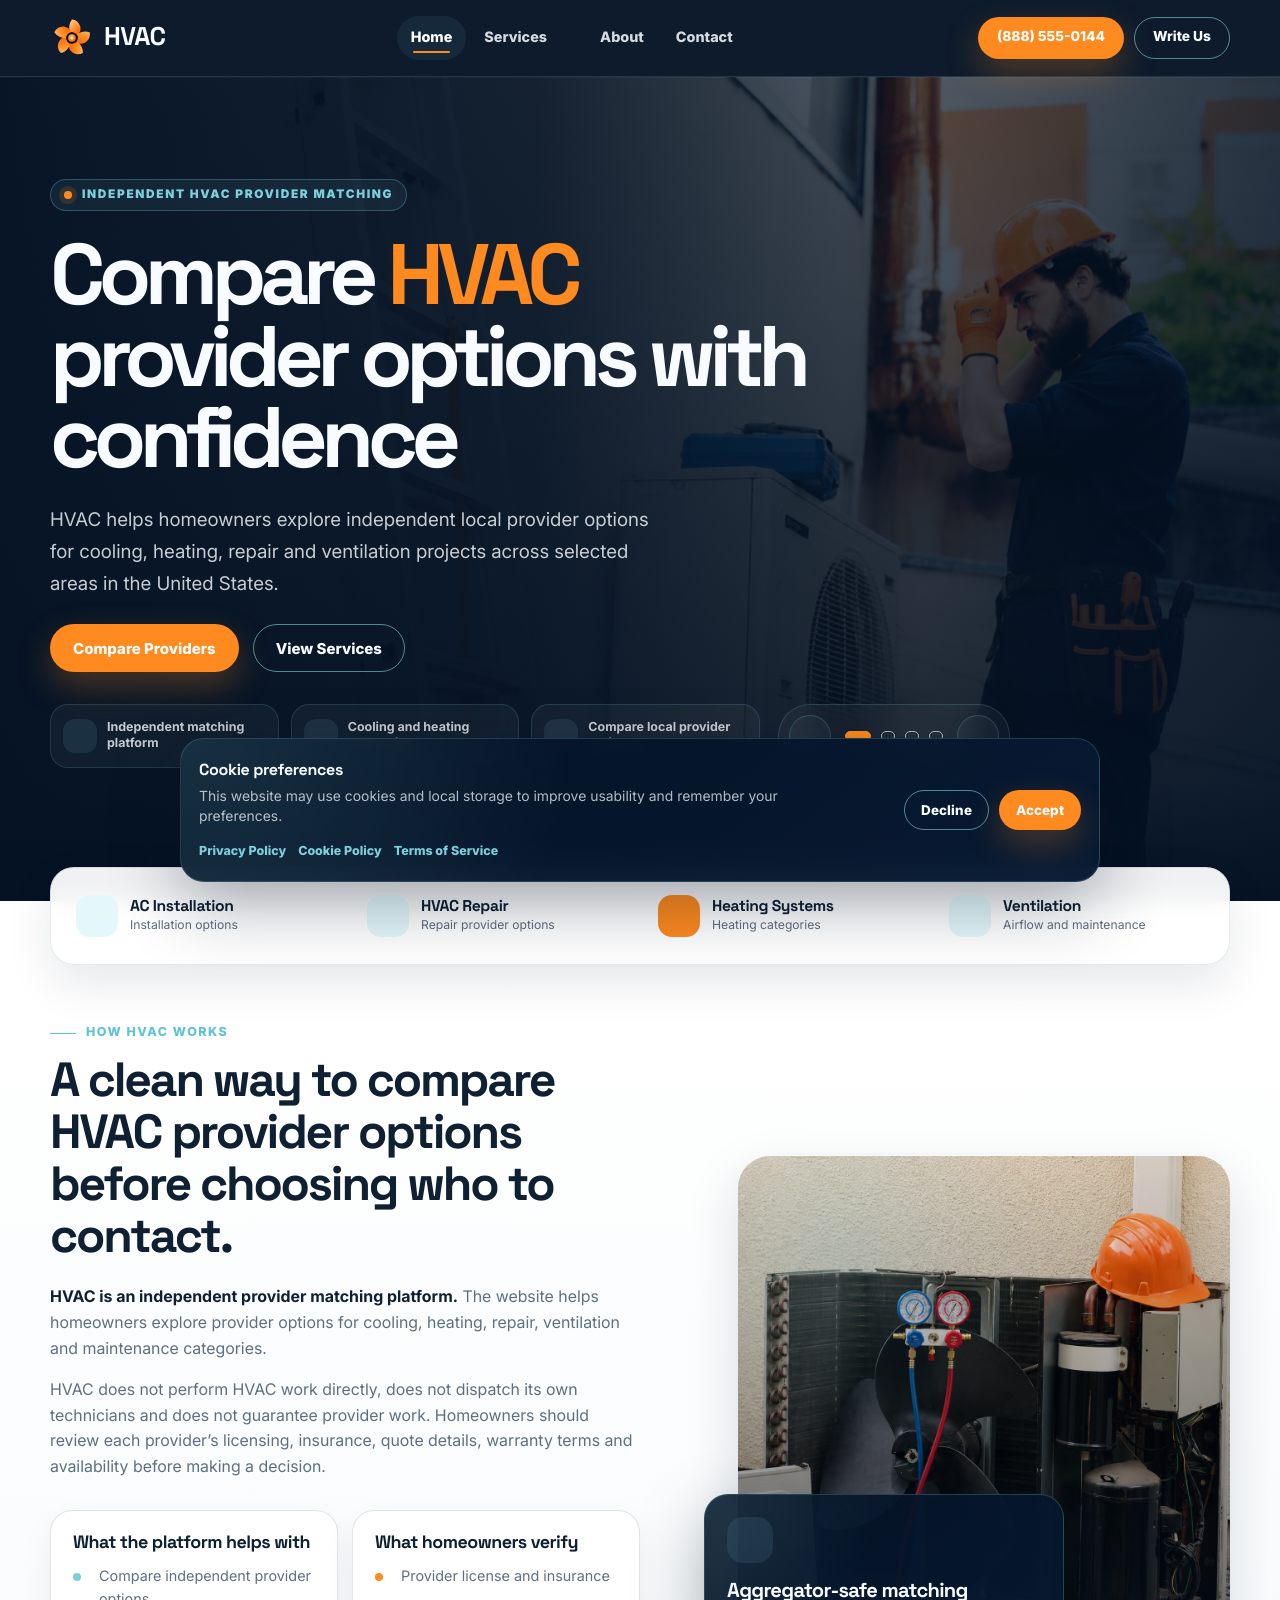
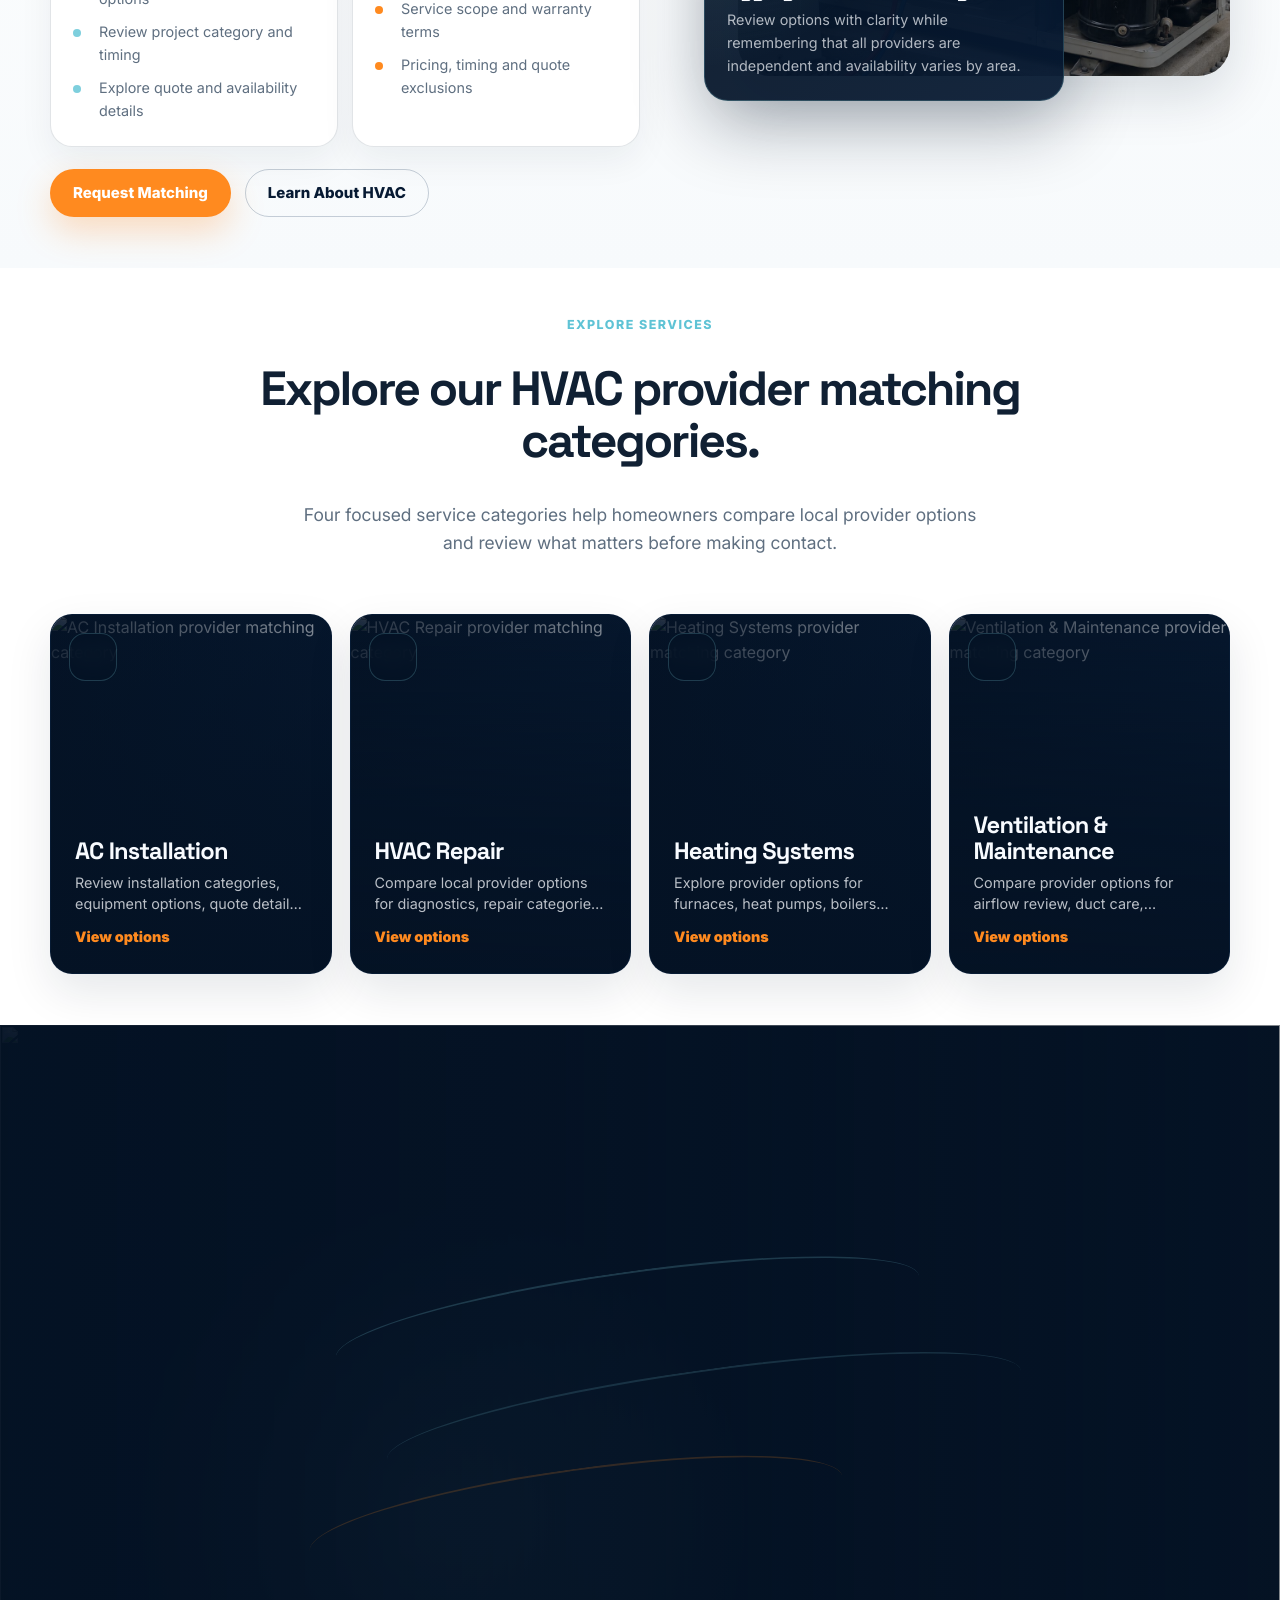
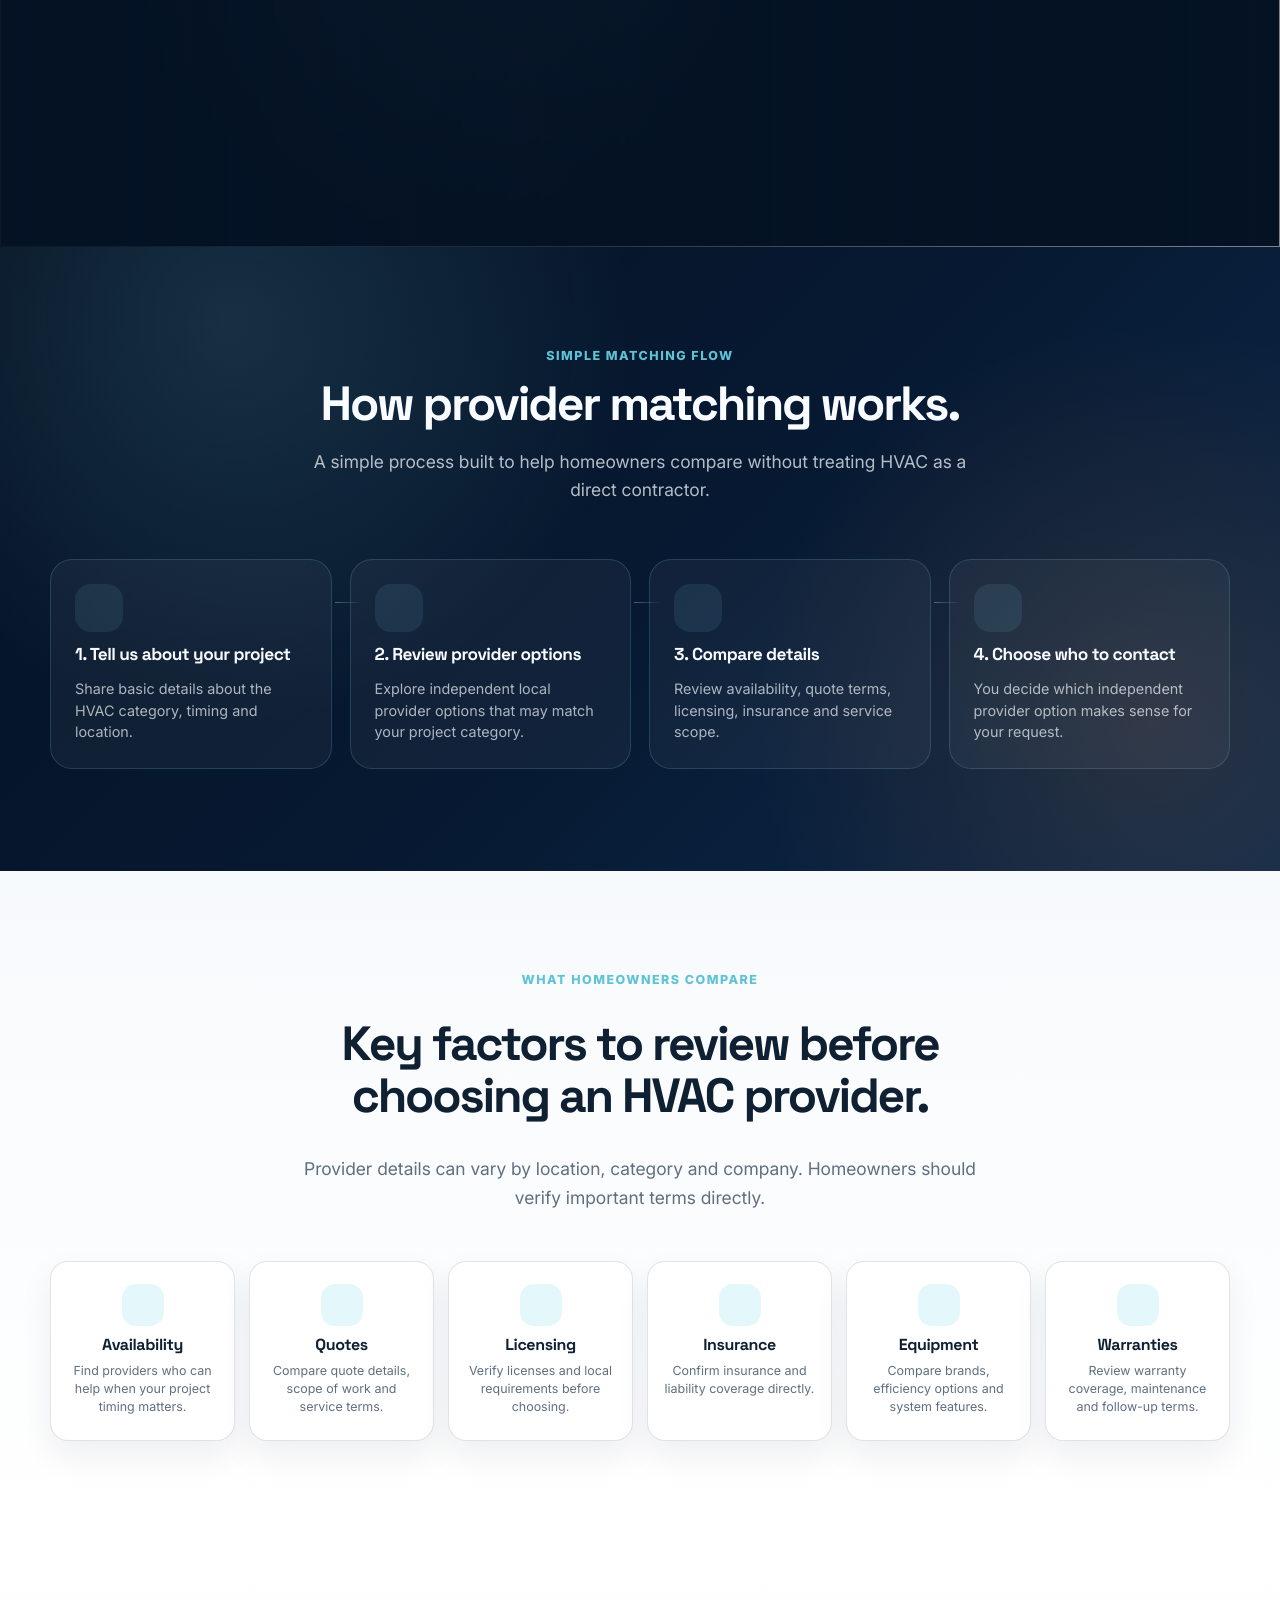
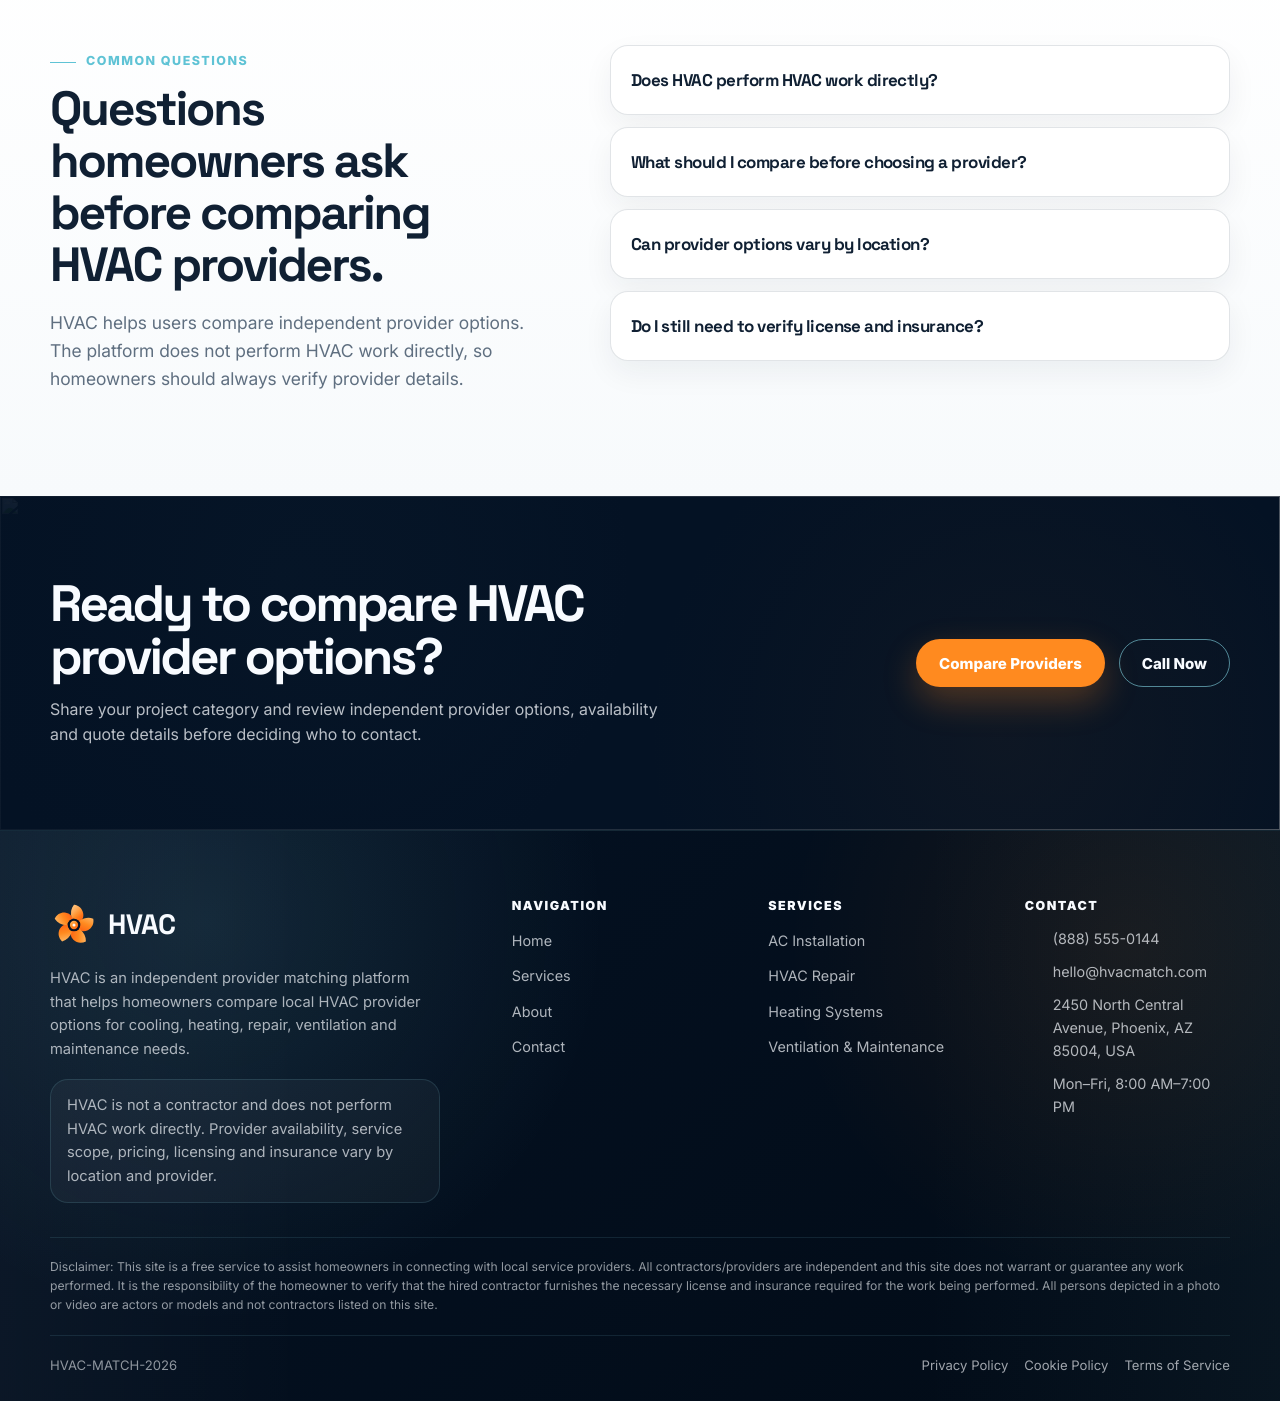
==== commit 3f31bf75: "+" ====
--- a/index.html
+++ b/index.html
@@ -490,6 +490,84 @@
         </section>
 
         <!-- ==================================================
+          8. HOME FAQ
+        =================================================== -->
+        <section class="section home-faq" aria-labelledby="homeFaqTitle">
+            <div class="container home-faq__grid">
+                <div class="home-faq__content" data-reveal>
+                    <p class="section-kicker">Common questions</p>
+        
+                    <h2 class="section-title" id="homeFaqTitle">
+                        Questions homeowners ask before comparing HVAC providers.
+                    </h2>
+        
+                    <p class="section-text">
+                        HVAC helps users compare independent provider options. The platform does not
+                        perform HVAC work directly, so homeowners should always verify provider details.
+                    </p>
+                </div>
+        
+                <div class="faq-list">
+                    <article class="faq-item" data-faq-item data-reveal>
+                        <button class="faq-button" type="button" data-faq-button>
+                            <span>Does HVAC perform HVAC work directly?</span>
+                            <i data-lucide="plus" aria-hidden="true"></i>
+                        </button>
+        
+                        <div class="faq-panel" data-faq-panel>
+                            <p>
+                                No. HVAC is an independent provider matching platform. It helps homeowners
+                                compare provider options but does not install, repair or maintain HVAC systems directly.
+                            </p>
+                        </div>
+                    </article>
+        
+                    <article class="faq-item" data-faq-item data-reveal>
+                        <button class="faq-button" type="button" data-faq-button>
+                            <span>What should I compare before choosing a provider?</span>
+                            <i data-lucide="plus" aria-hidden="true"></i>
+                        </button>
+        
+                        <div class="faq-panel" data-faq-panel>
+                            <p>
+                                Compare availability, quote scope, licensing, insurance, equipment details,
+                                warranty terms and service timing before choosing who to contact.
+                            </p>
+                        </div>
+                    </article>
+        
+                    <article class="faq-item" data-faq-item data-reveal>
+                        <button class="faq-button" type="button" data-faq-button>
+                            <span>Can provider options vary by location?</span>
+                            <i data-lucide="plus" aria-hidden="true"></i>
+                        </button>
+        
+                        <div class="faq-panel" data-faq-panel>
+                            <p>
+                                Yes. Provider availability, service categories, pricing and timing can vary
+                                by ZIP code, city, season and provider capacity.
+                            </p>
+                        </div>
+                    </article>
+        
+                    <article class="faq-item" data-faq-item data-reveal>
+                        <button class="faq-button" type="button" data-faq-button>
+                            <span>Do I still need to verify license and insurance?</span>
+                            <i data-lucide="plus" aria-hidden="true"></i>
+                        </button>
+        
+                        <div class="faq-panel" data-faq-panel>
+                            <p>
+                                Yes. Homeowners should verify licensing, insurance, quote terms and warranty
+                                details directly with any independent provider before approving work.
+                            </p>
+                        </div>
+                    </article>
+                </div>
+            </div>
+        </section>
+
+        <!-- ==================================================
       8. CTA BEFORE FOOTER
     =================================================== -->
         <section class="final-cta" aria-labelledby="finalCtaTitle">
--- a/css/style.css
+++ b/css/style.css
@@ -2253,18 +2253,32 @@
 }
 
 /* ==================================================
-   FINAL STICKY HEADER FIX
+   REDUCED SECTION PADDING — SELECTED SECTIONS
 ================================================== */
 
-body>.site-header,
-body>[data-site-header].site-header {
-    position: sticky !important;
-    top: 0 !important;
-    z-index: 10000 !important;
-    width: 100% !important;
-}
-
-.site-header {
-    transform: none !important;
-    will-change: auto;
+.section.home-model,
+.section.home-services,
+.section.contact-verify {
+    padding-top: clamp(36px, 4vw, 59px) !important;
+    padding-bottom: clamp(36px, 4vw, 59px) !important;
+}
+
+@media (max-width: 860px) {
+
+    .section.home-model,
+    .section.home-services,
+    .section.contact-verify {
+        padding-top: 32px !important;
+        padding-bottom: 32px !important;
+    }
+}
+
+@media (max-width: 640px) {
+
+    .section.home-model,
+    .section.home-services,
+    .section.contact-verify {
+        padding-top: 27px !important;
+        padding-bottom: 27px !important;
+    }
 }
--- a/css/home.css
+++ b/css/home.css
@@ -436,7 +436,7 @@
 .home-model__floating {
     position: absolute;
     left: 0;
-    bottom: 34px;
+    bottom: -25px;
     width: min(82%, 360px);
     padding: 22px;
     border: 1px solid rgba(126, 207, 221, 0.22);
@@ -1043,4 +1043,36 @@
         justify-self: center;
         width: auto;
     }
+}
+
+/* ==================================================
+   HOME FAQ
+================================================== */
+
+.home-faq {
+    background:
+        linear-gradient(180deg, #ffffff 0%, var(--color-surface) 100%);
+}
+
+.home-faq__grid {
+    display: grid;
+    grid-template-columns: minmax(0, 0.78fr) minmax(420px, 1fr);
+    gap: clamp(34px, 6vw, 76px);
+    align-items: start;
+}
+
+.home-faq__content {
+    position: sticky;
+    top: calc(var(--header-height) + 34px);
+}
+
+@media (max-width: 1024px) {
+    .home-faq__grid {
+        grid-template-columns: 1fr;
+    }
+
+    .home-faq__content {
+        position: relative;
+        top: auto;
+    }
 }
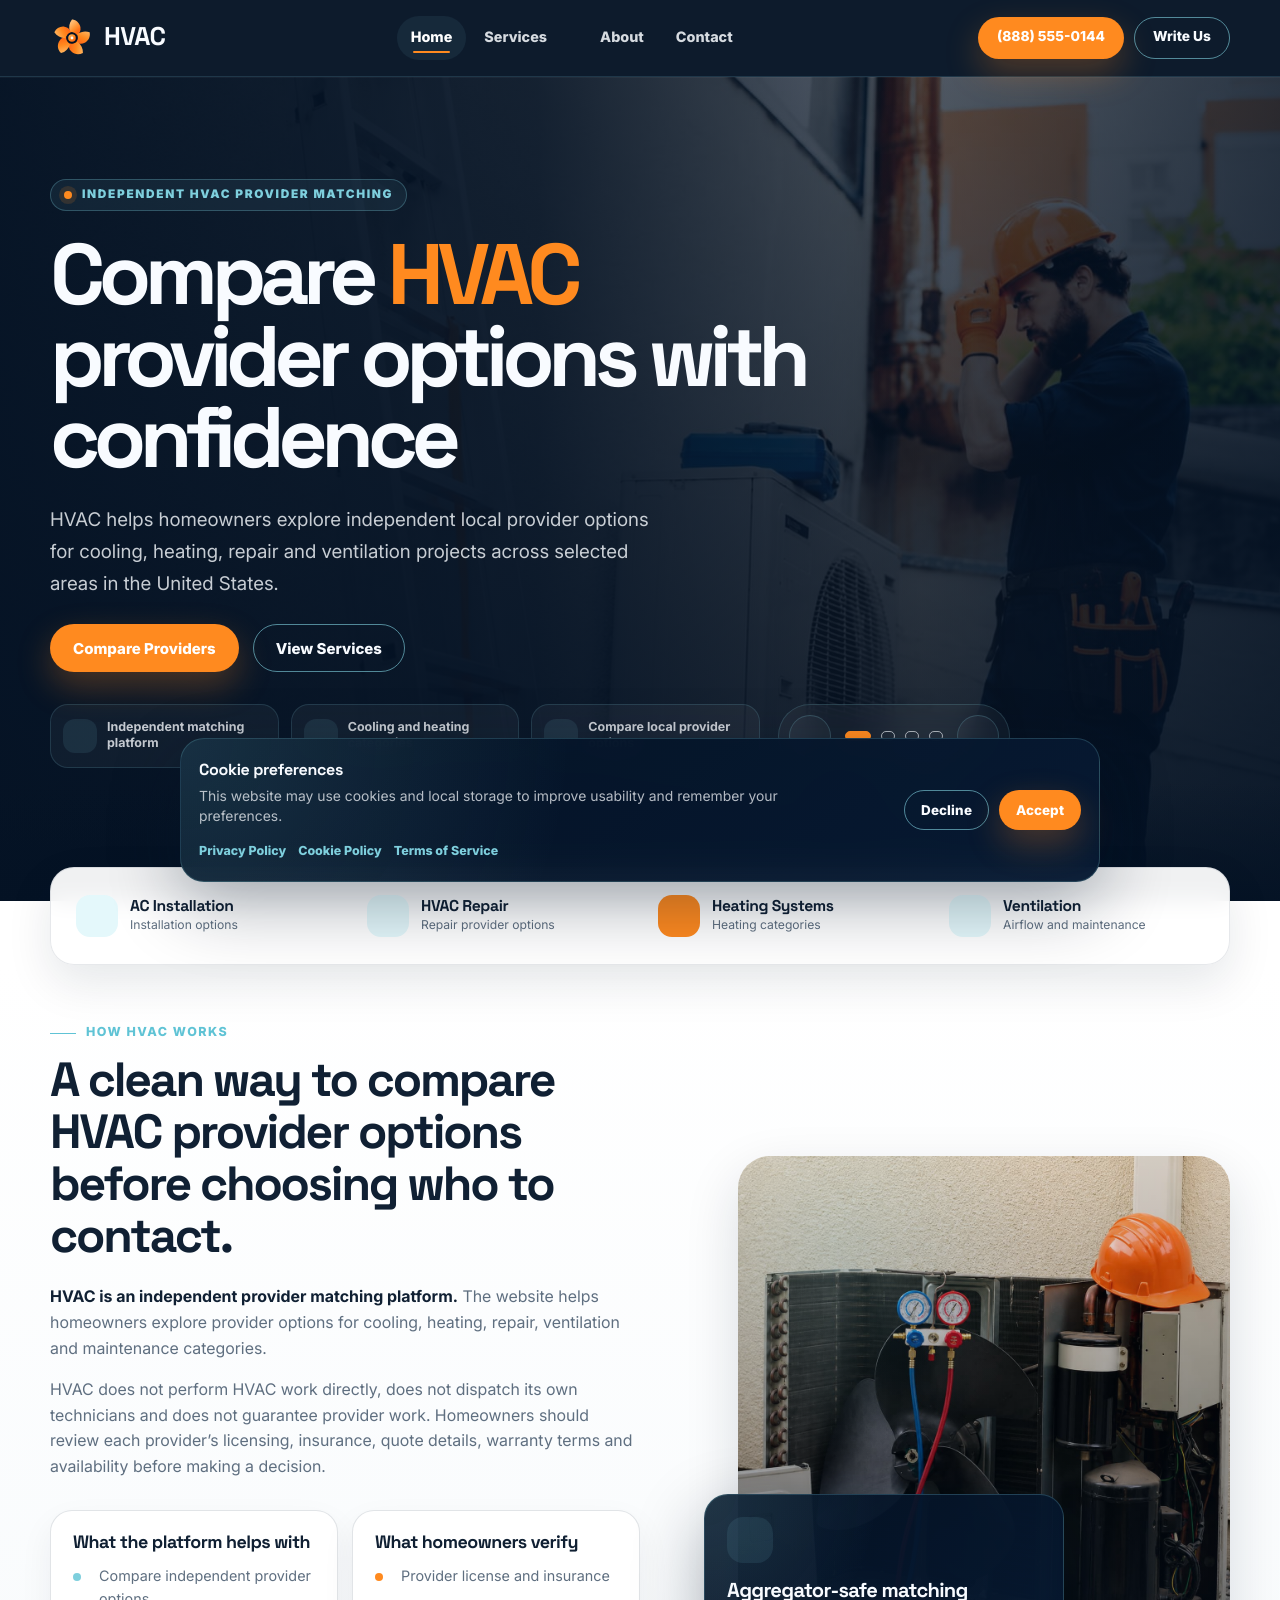
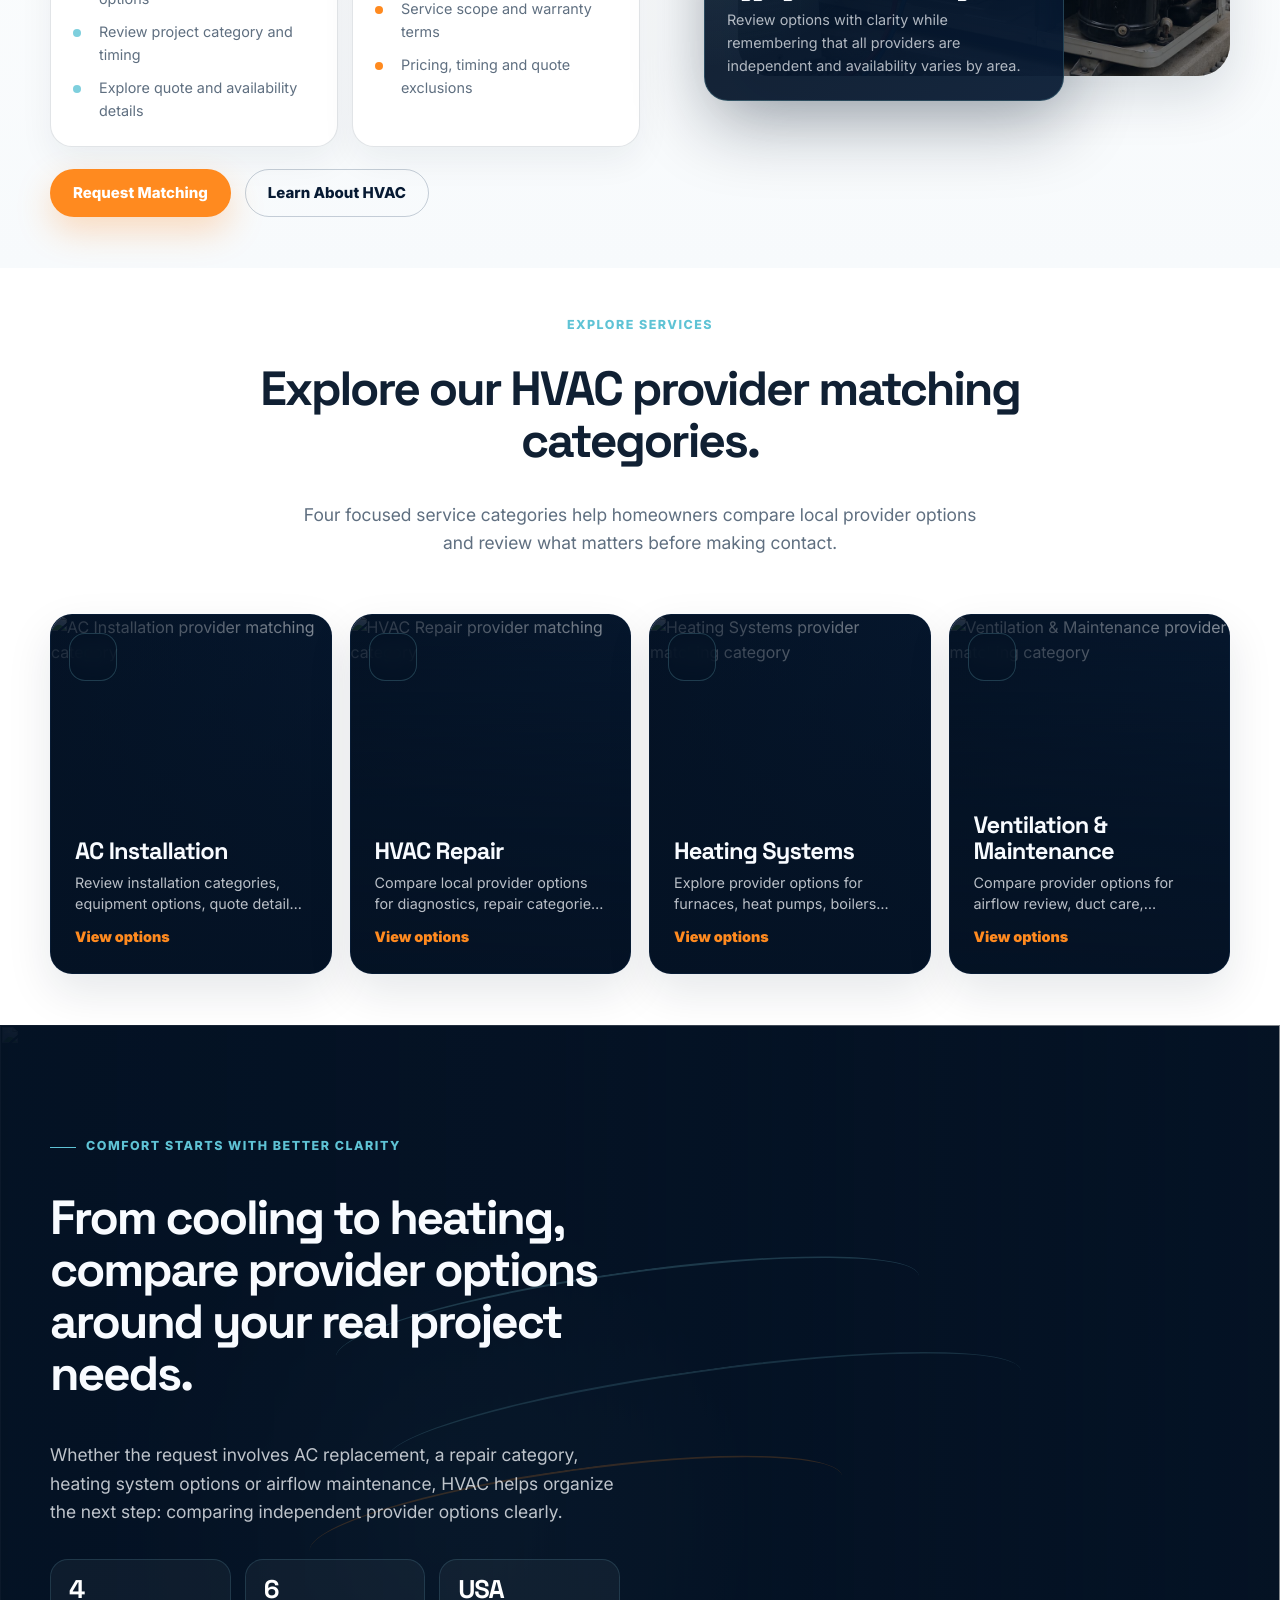
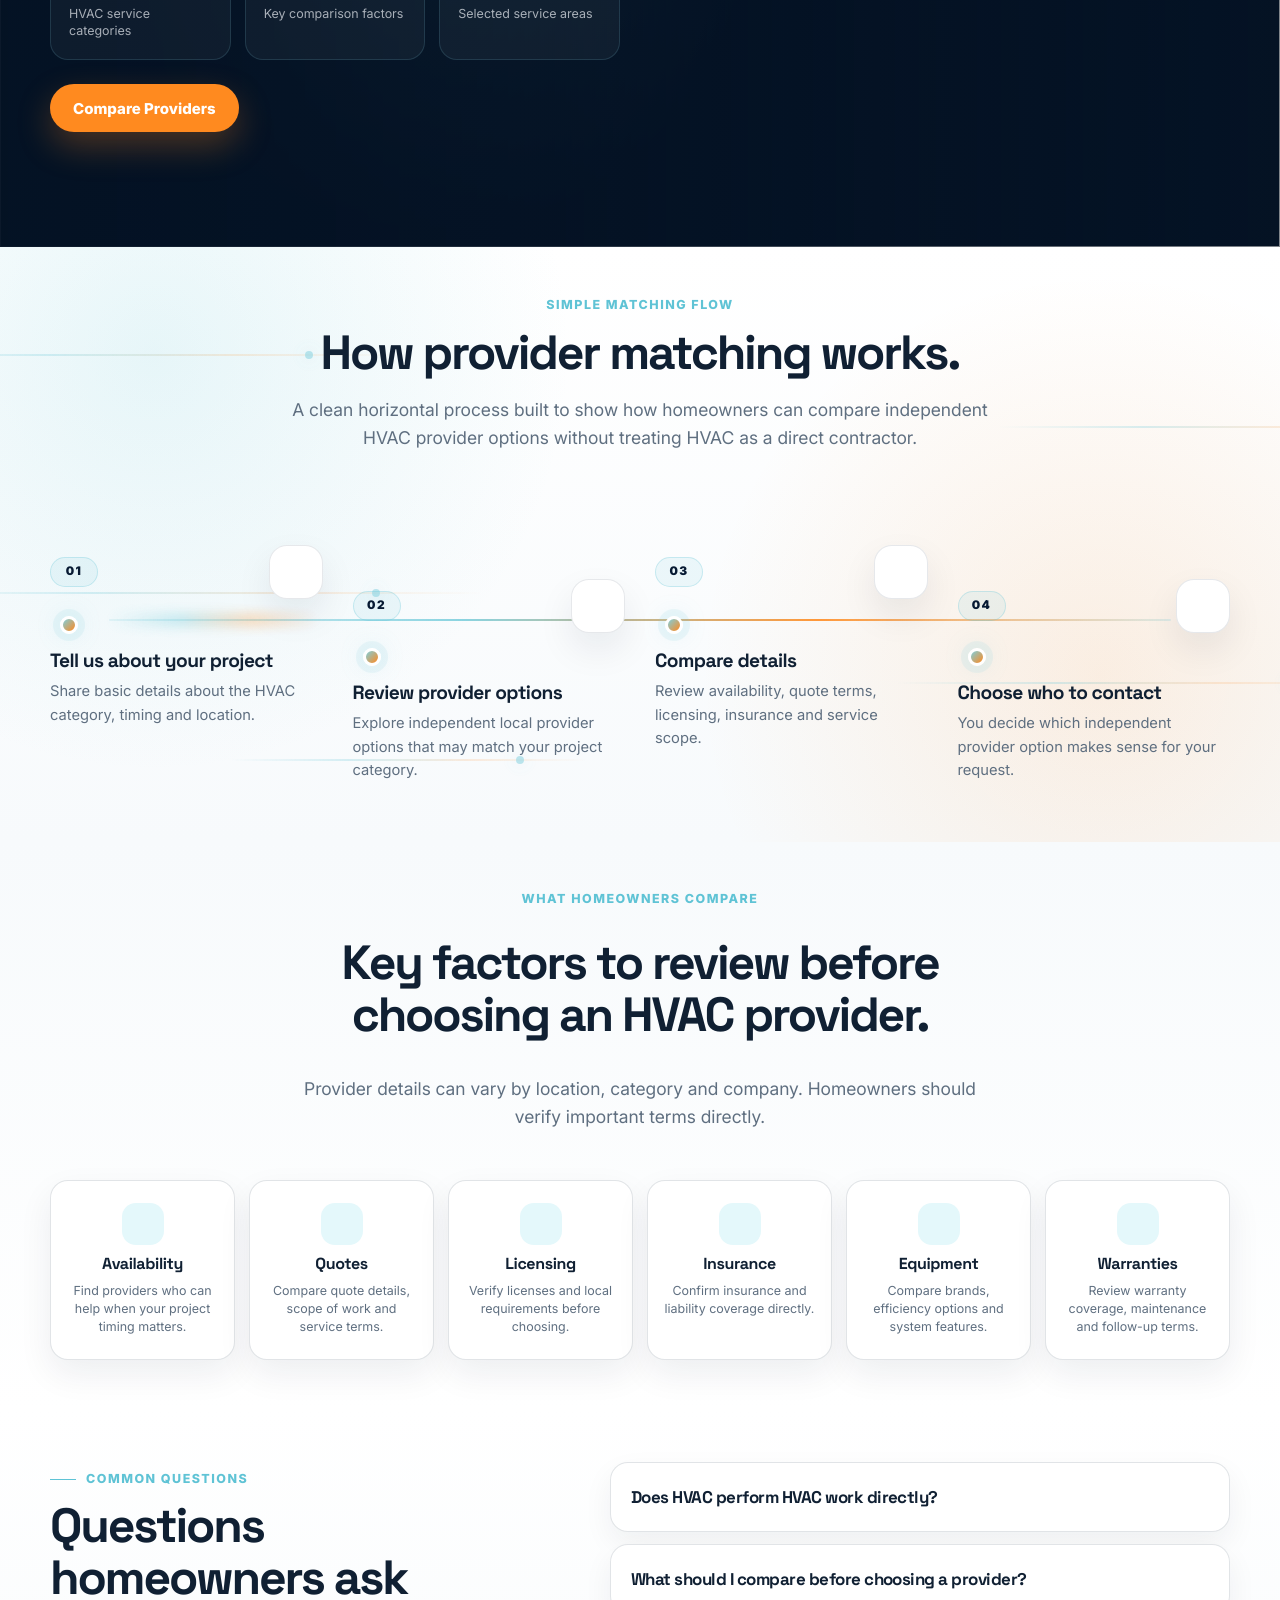
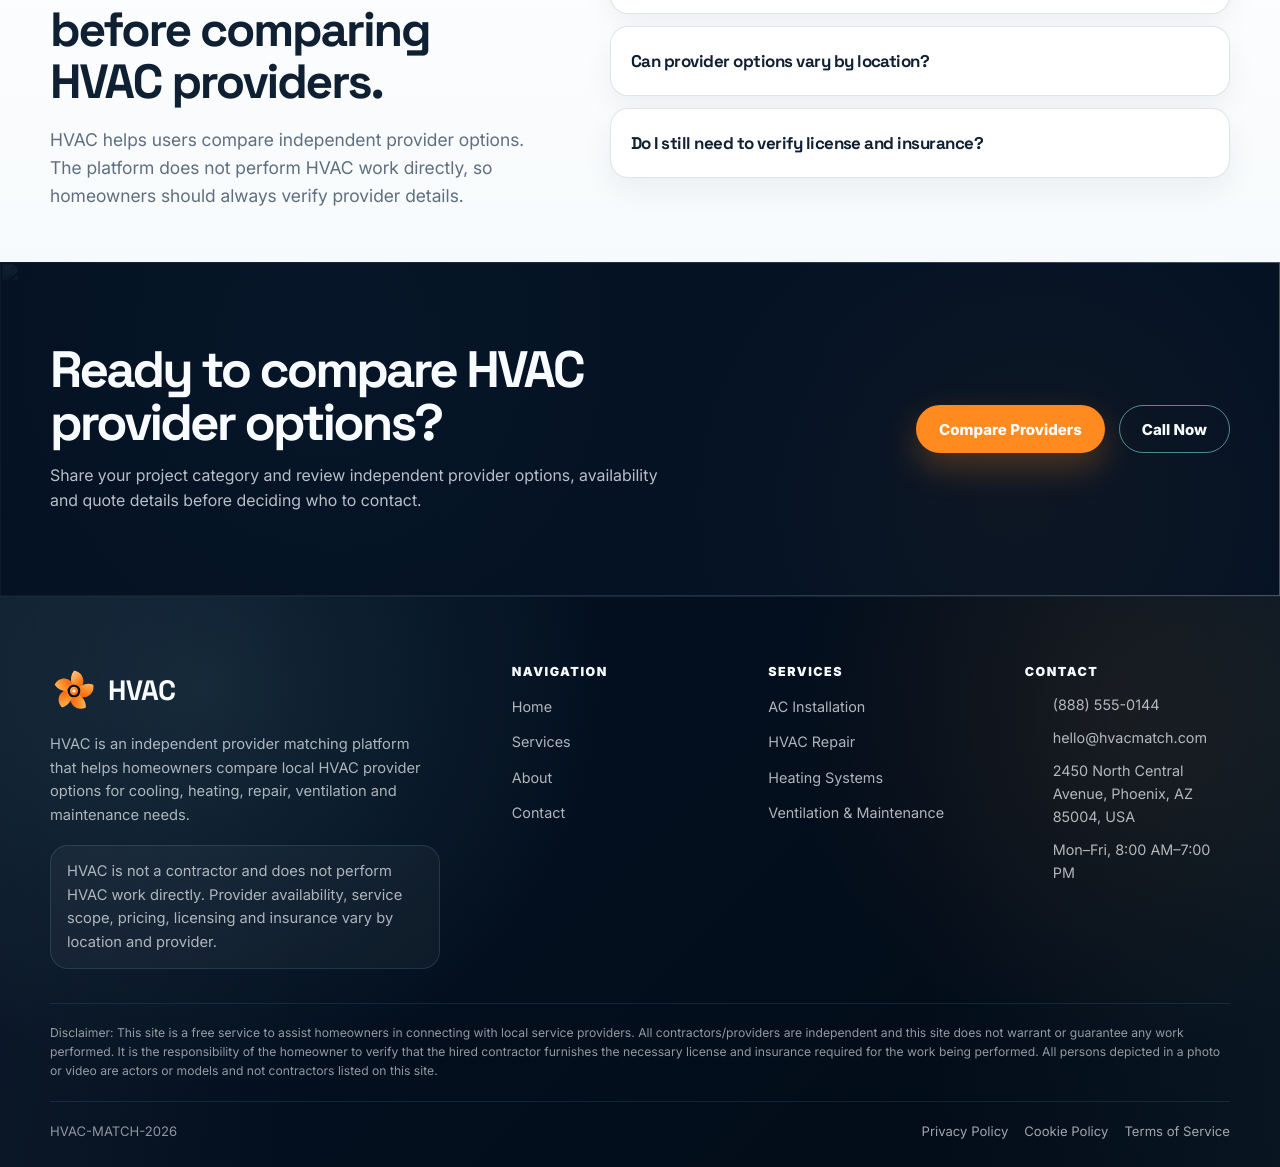
==== commit 6bb05e63: "+upd" ====
--- a/index.html
+++ b/index.html
@@ -334,78 +334,114 @@
             </div>
         </section>
 
-        <!-- ==================================================
-      6. HOW PROVIDER MATCHING WORKS
-    =================================================== -->
-        <section class="section home-process" aria-labelledby="processTitle">
-            <div class="container">
-                <div class="home-process__head" data-reveal>
-                    <p class="section-kicker">Simple matching flow</p>
-
-                    <h2 class="section-title" id="processTitle">
-                        How provider matching works.
-                    </h2>
-
-                    <p class="section-text">
-                        A simple process built to help homeowners compare without treating
-                        HVAC as a direct contractor.
-                    </p>
-                </div>
-
-                <div class="process-grid">
-                    <article class="process-card" data-reveal>
-                        <span class="process-card__icon">
+<!-- ==================================================
+  6. HOW PROVIDER MATCHING WORKS
+=================================================== -->
+<section class="section home-process" aria-labelledby="processTitle">
+    <div class="home-process__bg-lines" aria-hidden="true">
+        <span class="home-process__airline home-process__airline--1"></span>
+        <span class="home-process__airline home-process__airline--2"></span>
+        <span class="home-process__airline home-process__airline--3"></span>
+        <span class="home-process__airline home-process__airline--4"></span>
+        <span class="home-process__airline home-process__airline--5"></span>
+    </div>
+
+    <div class="container">
+        <div class="home-process__head home-process__head--center" data-reveal>
+            <p class="section-kicker">Simple matching flow</p>
+
+            <h2 class="section-title" id="processTitle">
+                How provider matching works.
+            </h2>
+
+            <p class="section-text">
+                A clean horizontal process built to show how homeowners can compare
+                independent HVAC provider options without treating HVAC as a direct contractor.
+            </p>
+        </div>
+
+        <div class="home-process-flow" data-reveal>
+            <div class="home-process-flow__track" aria-hidden="true">
+                <span class="home-process-flow__line"></span>
+                <span class="home-process-flow__glow"></span>
+            </div>
+
+            <div class="home-process-flow__steps">
+                <article class="home-process-step">
+                    <div class="home-process-step__top">
+                        <span class="home-process-step__number">01</span>
+                        <span class="home-process-step__icon">
                             <i data-lucide="clipboard-list" aria-hidden="true"></i>
                         </span>
-
-                        <h3>1. Tell us about your project</h3>
-
+                    </div>
+
+                    <div class="home-process-step__dot" aria-hidden="true"></div>
+
+                    <div class="home-process-step__content">
+                        <h3>Tell us about your project</h3>
                         <p>
                             Share basic details about the HVAC category, timing and location.
                         </p>
-                    </article>
-
-                    <article class="process-card" data-reveal>
-                        <span class="process-card__icon">
+                    </div>
+                </article>
+
+                <article class="home-process-step">
+                    <div class="home-process-step__top">
+                        <span class="home-process-step__number">02</span>
+                        <span class="home-process-step__icon">
                             <i data-lucide="users" aria-hidden="true"></i>
                         </span>
-
-                        <h3>2. Review provider options</h3>
-
+                    </div>
+
+                    <div class="home-process-step__dot" aria-hidden="true"></div>
+
+                    <div class="home-process-step__content">
+                        <h3>Review provider options</h3>
                         <p>
-                            Explore independent local provider options that may match your
-                            project category.
+                            Explore independent local provider options that may match your project category.
                         </p>
-                    </article>
-
-                    <article class="process-card" data-reveal>
-                        <span class="process-card__icon">
+                    </div>
+                </article>
+
+                <article class="home-process-step">
+                    <div class="home-process-step__top">
+                        <span class="home-process-step__number">03</span>
+                        <span class="home-process-step__icon">
                             <i data-lucide="list-checks" aria-hidden="true"></i>
                         </span>
-
-                        <h3>3. Compare details</h3>
-
+                    </div>
+
+                    <div class="home-process-step__dot" aria-hidden="true"></div>
+
+                    <div class="home-process-step__content">
+                        <h3>Compare details</h3>
                         <p>
-                            Review availability, quote terms, licensing, insurance and service
-                            scope.
+                            Review availability, quote terms, licensing, insurance and service scope.
                         </p>
-                    </article>
-
-                    <article class="process-card" data-reveal>
-                        <span class="process-card__icon">
+                    </div>
+                </article>
+
+                <article class="home-process-step">
+                    <div class="home-process-step__top">
+                        <span class="home-process-step__number">04</span>
+                        <span class="home-process-step__icon">
                             <i data-lucide="phone-call" aria-hidden="true"></i>
                         </span>
-
-                        <h3>4. Choose who to contact</h3>
-
+                    </div>
+
+                    <div class="home-process-step__dot" aria-hidden="true"></div>
+
+                    <div class="home-process-step__content">
+                        <h3>Choose who to contact</h3>
                         <p>
-                            You decide which independent provider option makes sense for your
-                            request.
+                            You decide which independent provider option makes sense for your request.
                         </p>
-                    </article>
-                </div>
-            </div>
-        </section>
+                    </div>
+                </article>
+            </div>
+        </div>
+    </div>
+</section>
 
         <!-- ==================================================
       7. PROVIDER COMPARISON FACTORS
--- a/css/home.css
+++ b/css/home.css
@@ -1075,4 +1075,466 @@
         position: relative;
         top: auto;
     }
+}
+
+/* ==================================================
+   HOME PROCESS — PREMIUM HORIZONTAL AIRFLOW
+================================================== */
+
+.home-process {
+    position: relative;
+    isolation: isolate;
+    overflow: hidden;
+    color: var(--color-text-dark);
+    background:
+        radial-gradient(circle at 12% 18%, rgba(126, 207, 221, 0.18), transparent 34%),
+        radial-gradient(circle at 86% 72%, rgba(255, 138, 31, 0.12), transparent 34%),
+        linear-gradient(180deg, #ffffff 0%, var(--color-surface) 100%);
+}
+
+.home-process>.container {
+    position: relative;
+    z-index: 2;
+}
+
+.home-process__head,
+.home-process__head--center {
+    display: grid;
+    justify-items: center;
+    max-width: 850px;
+    margin: 0 auto clamp(34px, 5vw, 54px);
+    text-align: center;
+}
+
+.home-process__head .section-kicker {
+    color: var(--color-aqua-hover);
+}
+
+.home-process__head .section-kicker::before {
+    display: none;
+}
+
+.home-process__head .section-title {
+    color: var(--color-text-dark);
+}
+
+.home-process__head .section-text {
+    max-width: 720px;
+    color: var(--color-text-muted);
+}
+
+/* background air lines */
+.home-process__bg-lines {
+    position: absolute;
+    inset: 0;
+    z-index: 0;
+    pointer-events: none;
+    overflow: hidden;
+}
+
+.home-process__airline {
+    position: absolute;
+    height: 2px;
+    border-radius: 999px;
+    opacity: 0.72;
+    background:
+        linear-gradient(90deg,
+            rgba(126, 207, 221, 0),
+            rgba(126, 207, 221, 0.42),
+            rgba(255, 138, 31, 0.2),
+            rgba(126, 207, 221, 0));
+    animation: homeProcessAirMove 12s linear infinite;
+}
+
+.home-process__airline::after {
+    content: '';
+    position: absolute;
+    top: 50%;
+    right: 18%;
+    width: 8px;
+    height: 8px;
+    border-radius: 999px;
+    background: rgba(126, 207, 221, 0.72);
+    box-shadow: 0 0 18px rgba(126, 207, 221, 0.32);
+    transform: translateY(-50%);
+}
+
+.home-process__airline--1 {
+    top: 18%;
+    left: -10%;
+    width: 42%;
+    animation-duration: 11s;
+}
+
+.home-process__airline--2 {
+    top: 30%;
+    right: -12%;
+    width: 34%;
+    animation-duration: 15s;
+    animation-delay: -4s;
+}
+
+.home-process__airline--3 {
+    top: 58%;
+    left: -8%;
+    width: 46%;
+    animation-duration: 13s;
+    animation-delay: -7s;
+}
+
+.home-process__airline--4 {
+    top: 73%;
+    right: -8%;
+    width: 38%;
+    animation-duration: 16s;
+    animation-delay: -5s;
+}
+
+.home-process__airline--5 {
+    top: 86%;
+    left: 18%;
+    width: 28%;
+    animation-duration: 14s;
+    animation-delay: -2s;
+}
+
+/* main horizontal flow */
+.home-process-flow {
+    position: relative;
+    z-index: 2;
+    padding: 36px 0 8px;
+    overflow: visible;
+}
+
+.home-process-flow__track {
+    position: absolute;
+    top: 98px;
+    left: 0;
+    right: 0;
+    height: 28px;
+    pointer-events: none;
+}
+
+.home-process-flow__line {
+    position: absolute;
+    top: 50%;
+    left: 5%;
+    right: 5%;
+    height: 2px;
+    border-radius: 999px;
+    background:
+        linear-gradient(90deg,
+            rgba(126, 207, 221, 0.16),
+            rgba(126, 207, 221, 0.9),
+            rgba(255, 138, 31, 0.88),
+            rgba(126, 207, 221, 0.24));
+    transform: translateY(-50%);
+}
+
+.home-process-flow__glow {
+    position: absolute;
+    top: 50%;
+    left: 5%;
+    width: 18%;
+    height: 12px;
+    border-radius: 999px;
+    background:
+        linear-gradient(90deg,
+            rgba(126, 207, 221, 0),
+            rgba(126, 207, 221, 0.48),
+            rgba(255, 138, 31, 0.34),
+            rgba(126, 207, 221, 0));
+    filter: blur(6px);
+    opacity: 0.9;
+    transform: translateY(-50%);
+    animation: homeProcessGlow 6.5s linear infinite;
+}
+
+.home-process-flow__steps {
+    position: relative;
+    z-index: 3;
+    display: grid;
+    grid-template-columns: repeat(4, minmax(0, 1fr));
+    gap: clamp(18px, 3vw, 30px);
+    align-items: start;
+}
+
+.home-process-step {
+    position: relative;
+    display: grid;
+    gap: 16px;
+    min-width: 0;
+    color: var(--color-text-dark);
+    transition: transform var(--transition);
+}
+
+.home-process-step:hover {
+    transform: translateY(-4px);
+}
+
+.home-process-step__top {
+    display: flex;
+    align-items: center;
+    justify-content: space-between;
+    gap: 14px;
+    min-height: 56px;
+}
+
+.home-process-step__number {
+    display: inline-flex;
+    align-items: center;
+    justify-content: center;
+    min-width: 48px;
+    height: 30px;
+    padding: 0 12px;
+    border: 1px solid rgba(95, 195, 213, 0.28);
+    border-radius: 999px;
+    color: var(--color-navy-900);
+    background: rgba(126, 207, 221, 0.12);
+    font-size: 0.74rem;
+    font-weight: 900;
+    line-height: 1;
+    letter-spacing: 0.12em;
+}
+
+.home-process-step__icon {
+    display: grid;
+    width: 54px;
+    height: 54px;
+    place-items: center;
+    flex: 0 0 auto;
+    border: 1px solid rgba(10, 33, 63, 0.1);
+    border-radius: 18px;
+    color: var(--color-navy-900);
+    background: #ffffff;
+    box-shadow: 0 16px 36px rgba(7, 26, 51, 0.08);
+    transition:
+        color var(--transition),
+        border-color var(--transition),
+        box-shadow var(--transition),
+        transform var(--transition);
+}
+
+.home-process-step__icon svg {
+    width: 24px;
+    height: 24px;
+}
+
+.home-process-step:hover .home-process-step__icon {
+    color: var(--color-orange);
+    border-color: rgba(255, 138, 31, 0.32);
+    box-shadow: 0 20px 48px rgba(7, 26, 51, 0.14);
+    transform: rotate(-2deg);
+}
+
+.home-process-step__dot {
+    position: relative;
+    z-index: 4;
+    width: 18px;
+    height: 18px;
+    margin-left: 10px;
+    border: 3px solid #ffffff;
+    border-radius: 999px;
+    background: linear-gradient(135deg, var(--aqua), var(--color-orange));
+    box-shadow:
+        0 0 0 7px rgba(126, 207, 221, 0.12),
+        0 0 24px rgba(126, 207, 221, 0.28);
+}
+
+.home-process-step__content {
+    position: relative;
+    z-index: 4;
+    max-width: 270px;
+    padding-right: 6px;
+}
+
+.home-process-step__content h3 {
+    margin-bottom: 9px;
+    color: var(--color-text-dark);
+    font-family: var(--font-heading);
+    font-size: clamp(1.05rem, 1.6vw, 1.2rem);
+    line-height: 1.13;
+    letter-spacing: -0.03em;
+}
+
+.home-process-step__content p {
+    color: var(--color-text-muted);
+    font-size: 0.92rem;
+    line-height: 1.6;
+}
+
+/* desktop alternating air feeling */
+.home-process-step:nth-child(even) {
+    padding-top: 34px;
+}
+
+.home-process-step:nth-child(even) .home-process-step__dot {
+    margin-top: -2px;
+}
+
+/* animations */
+@keyframes homeProcessAirMove {
+    0% {
+        transform: translateX(-16px);
+        opacity: 0.42;
+    }
+
+    50% {
+        opacity: 0.84;
+    }
+
+    100% {
+        transform: translateX(42px);
+        opacity: 0.42;
+    }
+}
+
+@keyframes homeProcessGlow {
+    0% {
+        left: 4%;
+        opacity: 0;
+    }
+
+    12% {
+        opacity: 0.95;
+    }
+
+    84% {
+        opacity: 0.95;
+    }
+
+    100% {
+        left: 78%;
+        opacity: 0;
+    }
+}
+
+/* tablet */
+@media (max-width: 1100px) {
+    .home-process-flow {
+        padding-top: 10px;
+    }
+
+    .home-process-flow__track {
+        display: none;
+    }
+
+    .home-process-flow__steps {
+        grid-template-columns: repeat(2, minmax(0, 1fr));
+        gap: 18px;
+    }
+
+    .home-process-step,
+    .home-process-step:nth-child(even) {
+        display: grid;
+        gap: 14px;
+        padding: 18px;
+        border: 1px solid rgba(10, 33, 63, 0.1);
+        border-radius: 22px;
+        background: rgba(255, 255, 255, 0.78);
+        box-shadow: 0 14px 34px rgba(7, 26, 51, 0.06);
+        backdrop-filter: blur(8px);
+    }
+
+    .home-process-step__dot {
+        display: none;
+    }
+
+    .home-process-step__content {
+        max-width: none;
+        padding-right: 0;
+    }
+}
+
+/* mobile */
+@media (max-width: 640px) {
+    .home-process {
+        padding-top: 46px !important;
+        padding-bottom: 46px !important;
+    }
+
+    .home-process__head,
+    .home-process__head--center {
+        margin-bottom: 28px;
+        text-align: left;
+        justify-items: start;
+    }
+
+    .home-process__head .section-kicker::before {
+        display: block;
+    }
+
+    .home-process-flow__steps {
+        grid-template-columns: 1fr;
+        gap: 14px;
+    }
+
+    .home-process-step,
+    .home-process-step:nth-child(even) {
+        padding: 16px;
+        border-radius: 20px;
+    }
+
+    .home-process-step__top {
+        min-height: auto;
+    }
+
+    .home-process-step__icon {
+        width: 48px;
+        height: 48px;
+        border-radius: 16px;
+    }
+
+    .home-process-step__content h3 {
+        font-size: 1.06rem;
+    }
+
+    .home-process-step__content p {
+        font-size: 0.9rem;
+    }
+
+    .home-process__airline--2,
+    .home-process__airline--4 {
+        display: none;
+    }
+}
+
+/* reduced motion */
+@media (prefers-reduced-motion: reduce) {
+
+    .home-process__airline,
+    .home-process-flow__glow {
+        animation: none !important;
+    }
+}
+
+/* ==================================================
+   REDUCED PADDING — FACTORS / FAQ / PROCESS
+================================================== */
+
+.section.home-factors,
+.section.home-faq,
+.section.home-process {
+    padding-top: clamp(36px, 4vw, 59px) !important;
+    padding-bottom: clamp(36px, 4vw, 59px) !important;
+}
+
+@media (max-width: 860px) {
+
+    .section.home-factors,
+    .section.home-faq,
+    .section.home-process {
+        padding-top: 32px !important;
+        padding-bottom: 32px !important;
+    }
+}
+
+@media (max-width: 640px) {
+
+    .section.home-factors,
+    .section.home-faq,
+    .section.home-process {
+        padding-top: 27px !important;
+        padding-bottom: 27px !important;
+    }
 }
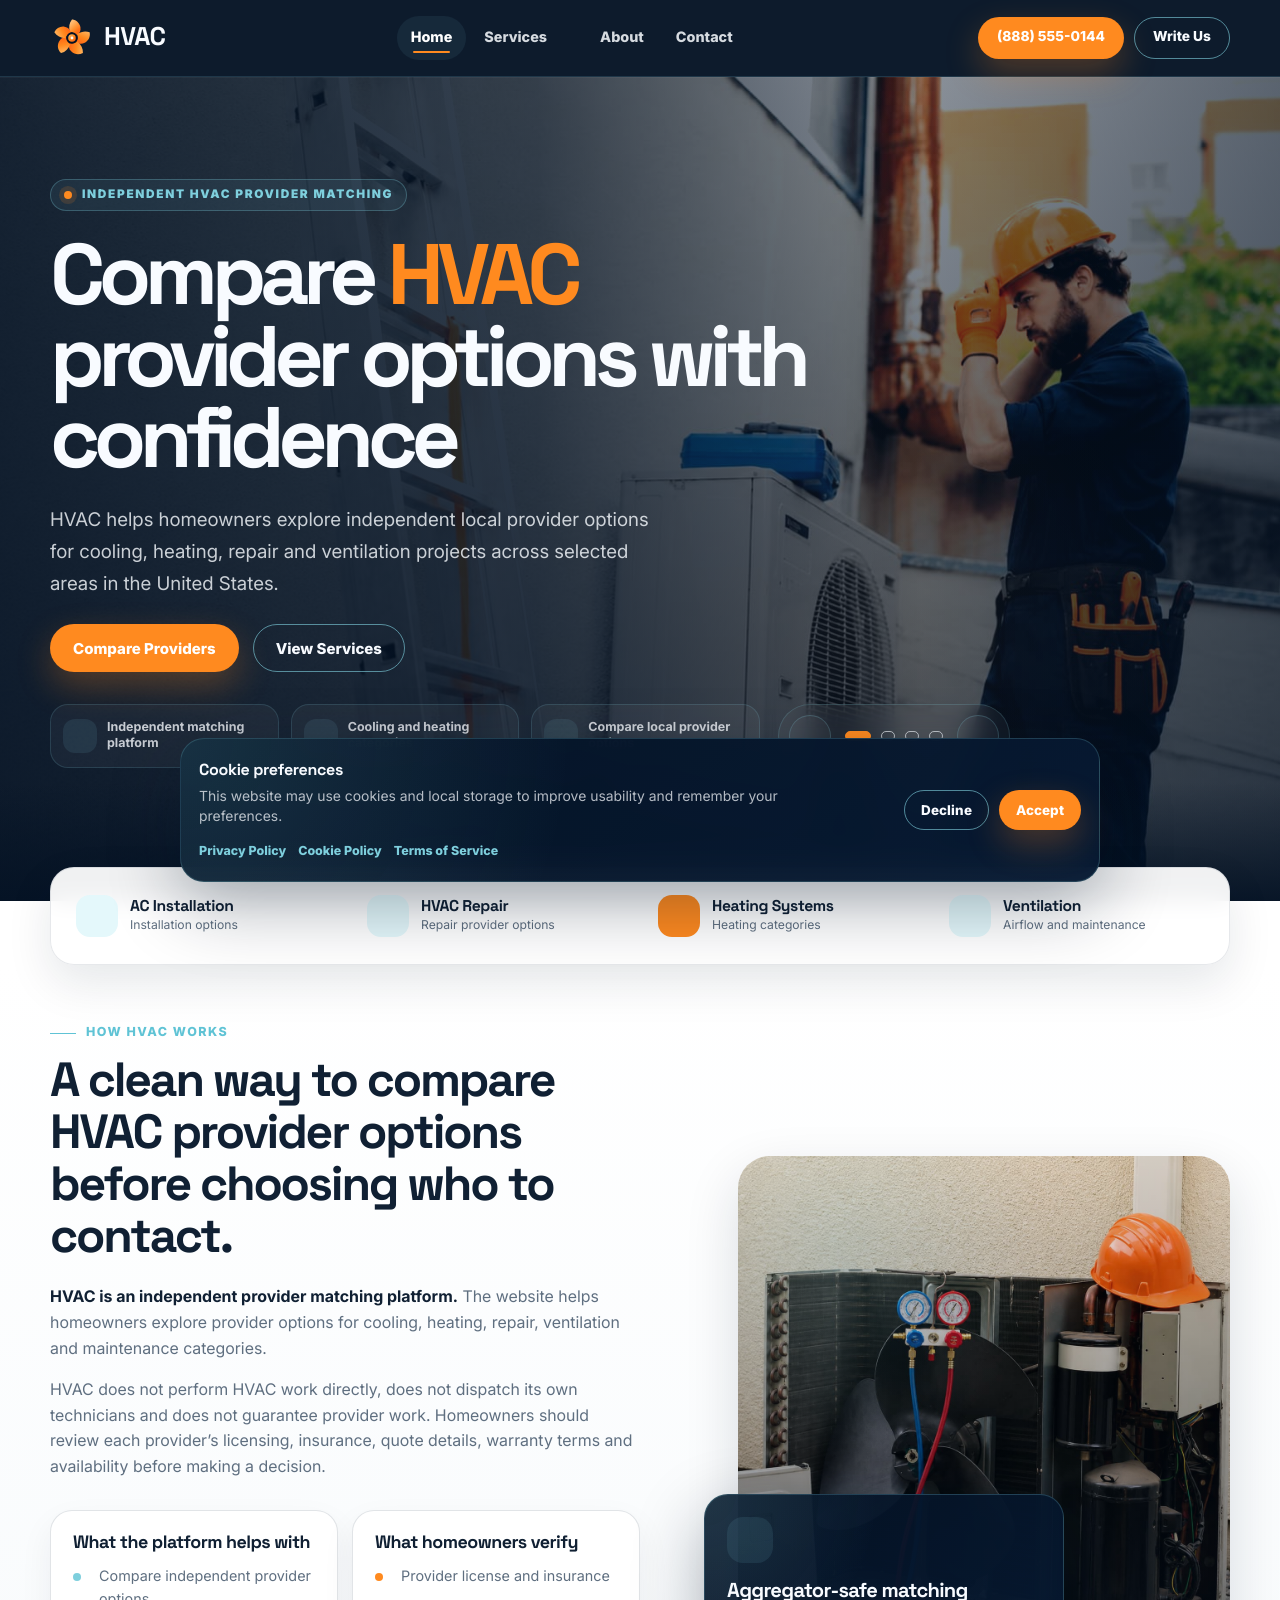
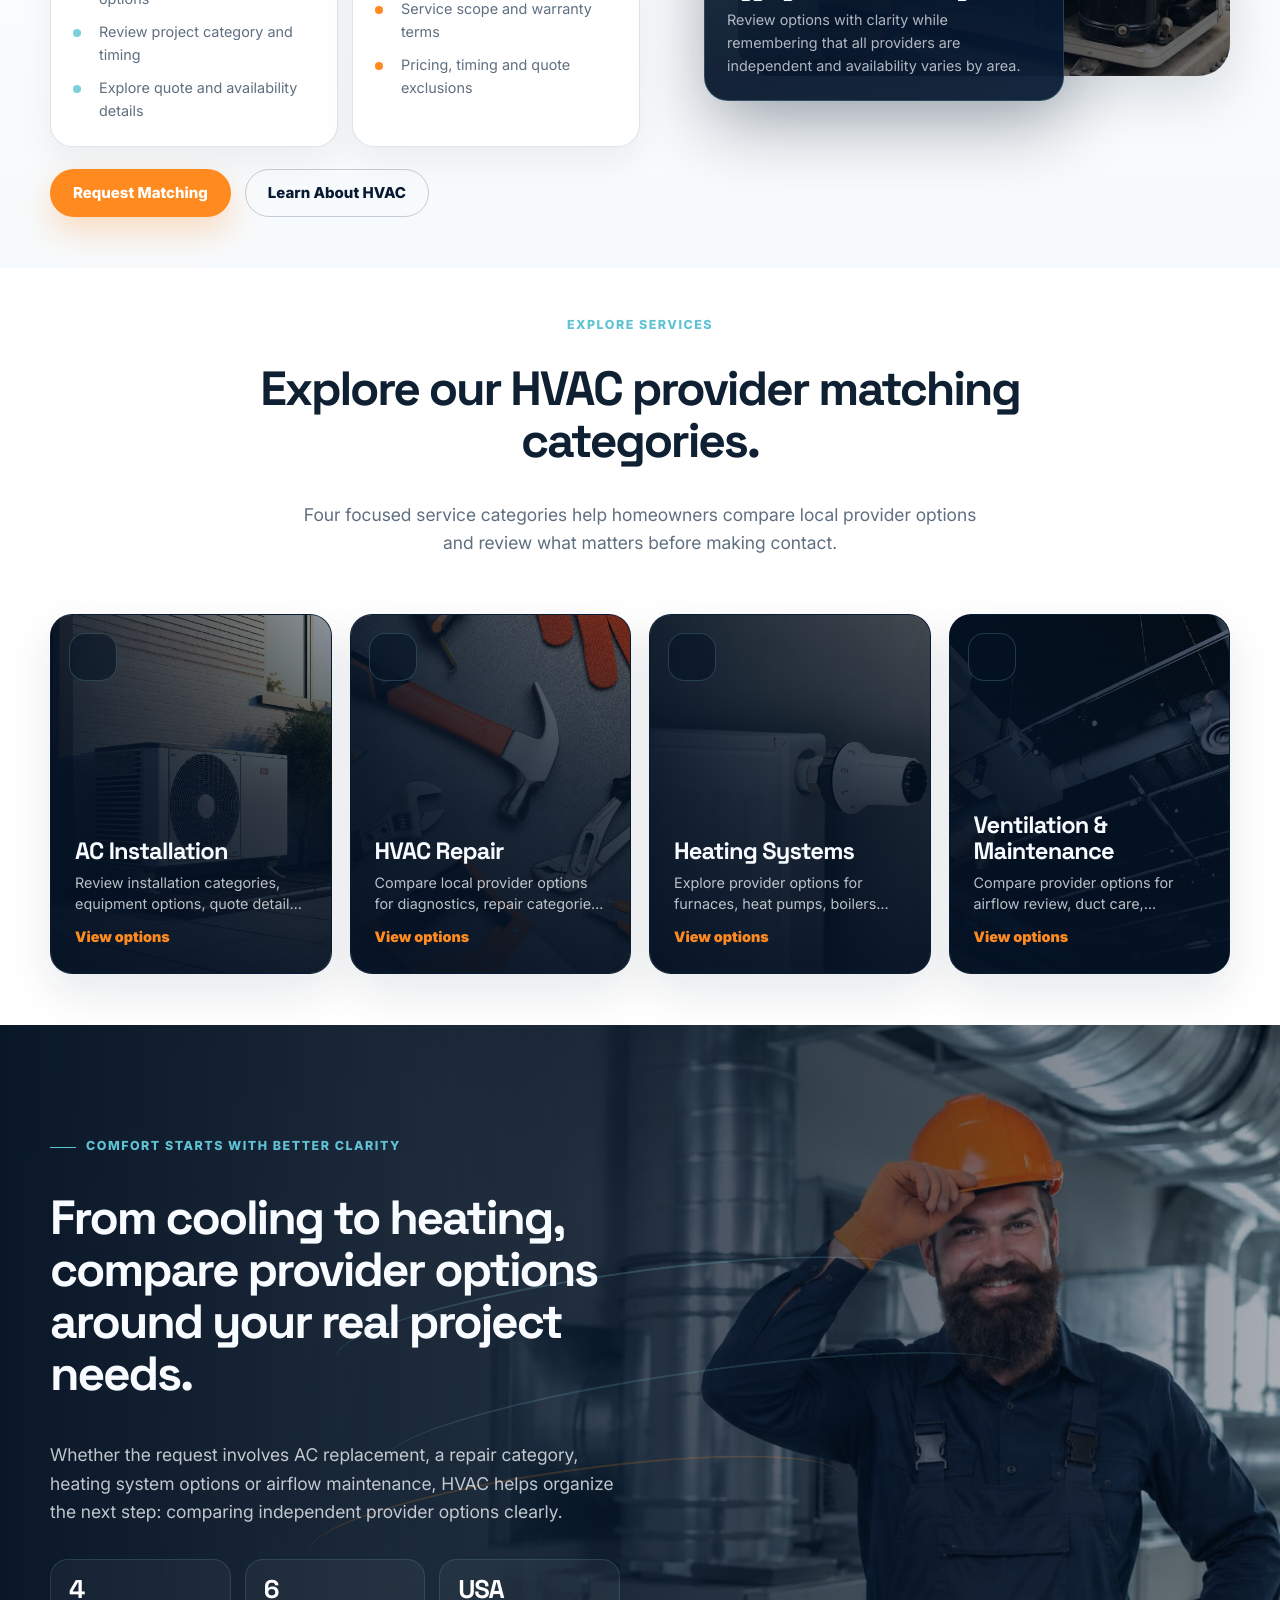
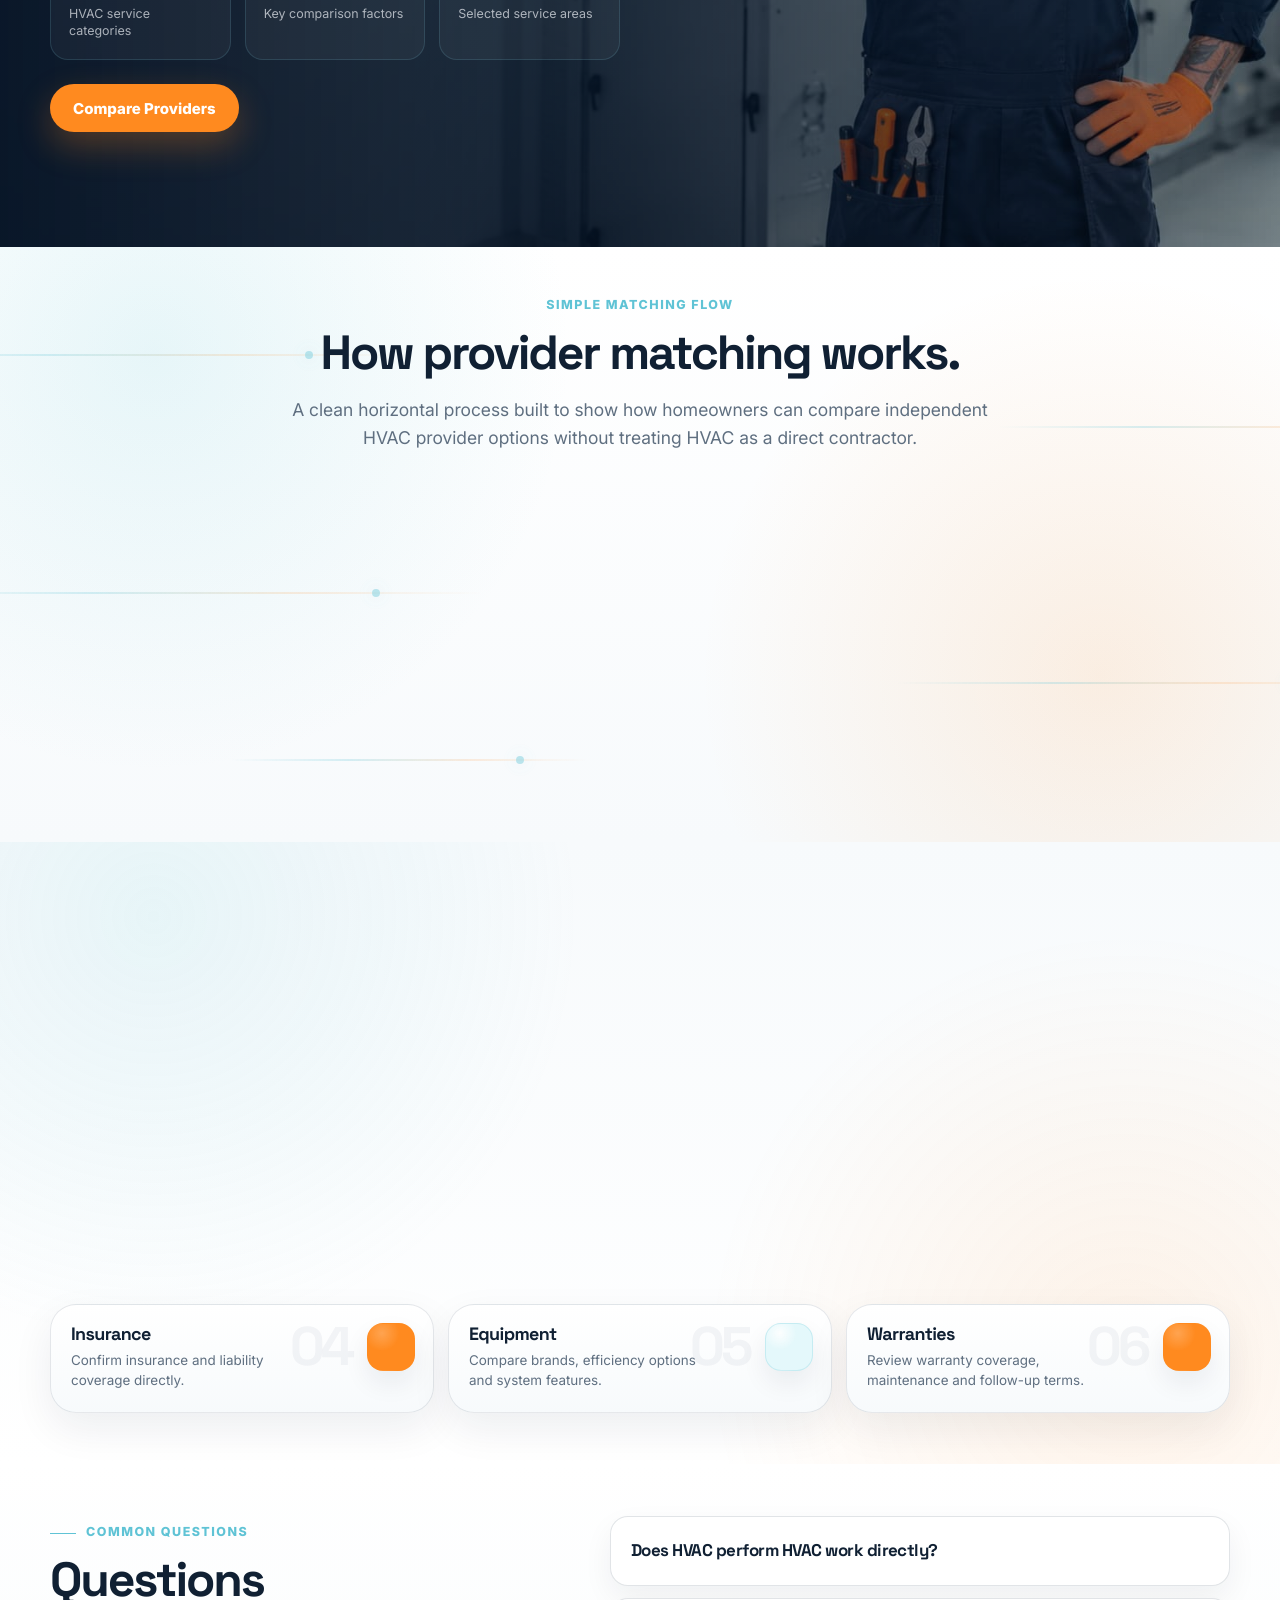
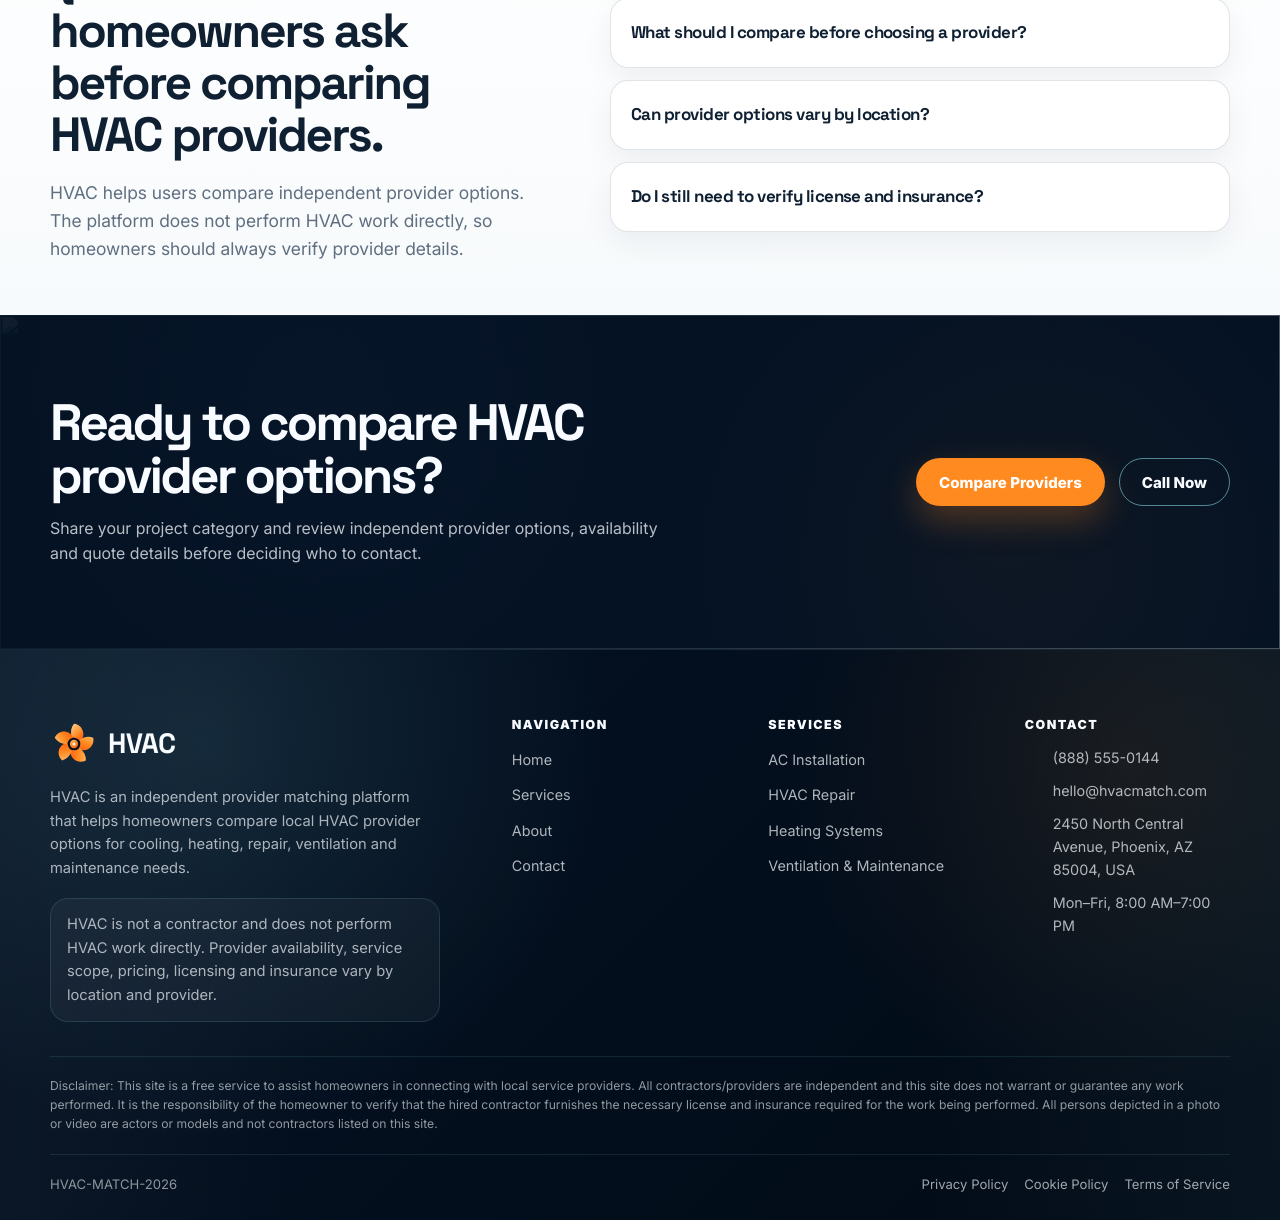
==== commit 13cc7816: "+" ====
--- a/index.html
+++ b/index.html
@@ -21,9 +21,6 @@
     <header data-site-header></header>
 
     <main id="mainContent">
-        <!-- ==================================================
-      1. HERO SLIDESHOW
-    =================================================== -->
         <section class="home-hero" aria-label="HVAC provider matching hero">
             <div class="home-hero__slides" aria-hidden="true" data-home-hero-slides>
                 <div class="home-hero__slide is-active" data-home-hero-slide>
@@ -118,9 +115,6 @@
             </div>
         </section>
 
-        <!-- ==================================================
-      2. QUICK SERVICE NAVIGATION
-    =================================================== -->
         <section class="quick-services" aria-label="Quick HVAC service navigation">
             <div class="container">
                 <div class="quick-services__bar">
@@ -171,9 +165,6 @@
             </div>
         </section>
 
-        <!-- ==================================================
-      3. AGGREGATOR MODEL
-    =================================================== -->
         <section class="section home-model" id="about" aria-labelledby="homeModelTitle">
             <div class="container home-model__grid">
                 <div class="home-model__content" data-reveal>
@@ -256,9 +247,6 @@
             </div>
         </section>
 
-        <!-- ==================================================
-      4. SERVICES PREVIEW
-    =================================================== -->
         <section class="section home-services" id="services" aria-labelledby="homeServicesTitle">
             <div class="container">
                 <div class="section-head section-head--center" data-reveal>
@@ -278,9 +266,6 @@
             </div>
         </section>
 
-        <!-- ==================================================
-      5. AIRFLOW / COMFORT SECTION
-    =================================================== -->
         <section class="home-airflow" aria-labelledby="airflowTitle">
             <div class="home-airflow__bg" aria-hidden="true">
                 <img src="./assets/images/home-airflow.jpg" alt="" loading="lazy" width="1920" height="920" />
@@ -334,9 +319,6 @@
             </div>
         </section>
 
-<!-- ==================================================
-  6. HOW PROVIDER MATCHING WORKS
-=================================================== -->
 <section class="section home-process" aria-labelledby="processTitle">
     <div class="home-process__bg-lines" aria-hidden="true">
         <span class="home-process__airline home-process__airline--1"></span>
@@ -443,9 +425,6 @@
     </div>
 </section>
 
-        <!-- ==================================================
-      7. PROVIDER COMPARISON FACTORS
-    =================================================== -->
         <section class="section home-factors" aria-labelledby="factorsTitle">
             <div class="container">
                 <div class="section-head section-head--center home-factors__intro" data-reveal>
@@ -525,9 +504,6 @@
             </div>
         </section>
 
-        <!-- ==================================================
-          8. HOME FAQ
-        =================================================== -->
         <section class="section home-faq" aria-labelledby="homeFaqTitle">
             <div class="container home-faq__grid">
                 <div class="home-faq__content" data-reveal>
@@ -603,9 +579,6 @@
             </div>
         </section>
 
-        <!-- ==================================================
-      8. CTA BEFORE FOOTER
-    =================================================== -->
         <section class="final-cta" aria-labelledby="finalCtaTitle">
             <div class="final-cta__bg" aria-hidden="true">
                 <img src="./assets/images/cta-hvac.jpg" alt="" loading="lazy" width="1920" height="720" />
--- a/css/style.css
+++ b/css/style.css
@@ -1,31 +1,22 @@
-/* ==================================================
-   HVAC — GLOBAL STYLES
-   File: /css/style.css
-================================================== */
-
 @import url('https://fonts.googleapis.com/css2?family=Inter:wght@400;500;600;700;800&family=Space+Grotesk:wght@500;600;700&display=swap');
 
 :root {
-    /* Core dark navy palette */
     --color-navy-950: #041224;
     --color-navy-900: #071a33;
     --color-navy-850: #0a213f;
     --color-navy-800: #0d2a4d;
     --color-navy-700: #12365f;
 
-    /* Light surfaces */
     --color-white: #ffffff;
     --color-surface: #f7fafc;
     --color-surface-soft: #eef4f8;
     --color-surface-blue: #eaf3f7;
 
-    /* Text colors */
     --color-text-dark: #102033;
     --color-text-muted: #5f6f80;
     --color-text-light: #f8fbff;
     --color-text-soft-light: rgba(248, 251, 255, 0.76);
 
-    /* Accent colors */
     --color-orange: #ff8a1f;
     --color-orange-hover: #ff7614;
     --color-orange-soft: #fff0df;
@@ -34,7 +25,6 @@
     --color-aqua-hover: #5fc3d5;
     --color-aqua-soft: #e4f8fb;
 
-    /* Borders and shadows */
     --color-border-light: rgba(10, 33, 63, 0.12);
     --color-border-dark: rgba(126, 207, 221, 0.22);
 
@@ -43,7 +33,6 @@
     --shadow-dark: 0 24px 70px rgba(4, 18, 36, 0.32);
     --shadow-orange: 0 14px 34px rgba(255, 138, 31, 0.28);
 
-    /* Layout */
     --container: 1180px;
     --container-wide: 1320px;
     --header-height: 76px;
@@ -52,21 +41,15 @@
     --radius-lg: 24px;
     --radius-xl: 32px;
 
-    /* Type */
     --font-body: 'Inter', system-ui, -apple-system, BlinkMacSystemFont, 'Segoe UI', sans-serif;
     --font-heading: 'Space Grotesk', 'Inter', system-ui, sans-serif;
 
-    /* Motion */
     --ease: cubic-bezier(0.22, 1, 0.36, 1);
     --ease-soft: cubic-bezier(0.16, 1, 0.3, 1);
     --transition-fast: 160ms var(--ease);
     --transition: 260ms var(--ease);
     --transition-slow: 520ms var(--ease-soft);
 }
-
-/* ==================================================
-   RESET / BASE
-================================================== */
 
 *,
 *::before,
@@ -308,10 +291,6 @@
         radial-gradient(circle at 90% 72%, rgba(255, 138, 31, 0.12), transparent 34%),
         linear-gradient(135deg, var(--color-navy-950) 0%, var(--color-navy-900) 58%, var(--color-navy-800) 100%);
 }
-
-/* ==================================================
-   BUTTONS
-================================================== */
 
 .btn {
     --btn-bg: transparent;
@@ -417,10 +396,6 @@
     gap: 14px;
 }
 
-/* ==================================================
-   HEADER / LOGO / NAVIGATION
-================================================== */
-
 .site-header {
     position: sticky;
     top: 0;
@@ -597,10 +572,6 @@
     font-size: 0.86rem;
 }
 
-/* ==================================================
-   SERVICES DROPDOWN
-================================================== */
-
 .services-dropdown {
     position: absolute;
     top: calc(100% + 14px);
@@ -728,10 +699,6 @@
     -webkit-box-orient: vertical;
 }
 
-/* ==================================================
-   MOBILE MENU
-================================================== */
-
 .mobile-menu-toggle {
     display: none;
     width: 44px;
@@ -751,16 +718,53 @@
     border-color: rgba(126, 207, 221, 0.48);
 }
 
+.mobile-menu-toggle {
+    position: relative;
+    display: none;
+    place-items: center;
+    overflow: hidden;
+}
+
 .mobile-menu-toggle span {
+    position: absolute;
+    left: 50%;
     display: block;
     width: 18px;
     height: 2px;
     border-radius: 99px;
     background: currentColor;
-}
-
-.mobile-menu-toggle span+span {
-    margin-top: -12px;
+    transform: translateX(-50%);
+    transition:
+        transform var(--transition),
+        opacity var(--transition),
+        top var(--transition);
+}
+
+.mobile-menu-toggle span:nth-child(1) {
+    top: calc(50% - 7px);
+}
+
+.mobile-menu-toggle span:nth-child(2) {
+    top: 50%;
+    transform: translate(-50%, -50%);
+}
+
+.mobile-menu-toggle span:nth-child(3) {
+    top: calc(50% + 7px);
+}
+
+.mobile-menu__close {
+    display: grid;
+    place-items: center;
+    line-height: 0;
+}
+
+.mobile-menu__close i,
+.mobile-menu__close svg {
+    display: block;
+    width: 20px;
+    height: 20px;
+    margin: 0;
 }
 
 .mobile-menu {
@@ -971,10 +975,6 @@
     width: 100%;
 }
 
-/* ==================================================
-   FOOTER
-================================================== */
-
 .site-footer {
     position: relative;
     color: var(--color-text-light);
@@ -1111,10 +1111,6 @@
 .site-footer__legal a:hover {
     color: var(--aqua);
 }
-
-/* ==================================================
-   COOKIE BANNER
-================================================== */
 
 .cookie-banner {
     position: fixed;
@@ -1186,10 +1182,6 @@
         transform var(--transition);
 }
 
-/* ==================================================
-   SERVICE CARDS — GLOBAL
-================================================== */
-
 .service-card {
     min-width: 0;
 }
@@ -1335,10 +1327,6 @@
         transform: translateX(115%);
     }
 }
-
-/* ==================================================
-   GLOBAL CARDS / LISTS
-================================================== */
 
 .info-card {
     position: relative;
@@ -1430,10 +1418,6 @@
 .section--dark .check-list li {
     color: rgba(248, 251, 255, 0.78);
 }
-
-/* ==================================================
-   COMPARISON FACTORS / PROCESS
-================================================== */
 
 .factor-grid {
     display: grid;
@@ -1547,10 +1531,6 @@
     font-size: 0.9rem;
     line-height: 1.5;
 }
-
-/* ==================================================
-   PAGE HERO — SHARED
-================================================== */
 
 .page-hero {
     position: relative;
@@ -1626,10 +1606,6 @@
     font-size: clamp(1rem, 1.6vw, 1.16rem);
 }
 
-/* ==================================================
-   CTA BEFORE FOOTER
-================================================== */
-
 .final-cta {
     position: relative;
     isolation: isolate;
@@ -1687,10 +1663,6 @@
     color: rgba(248, 251, 255, 0.74);
     font-size: 1rem;
 }
-
-/* ==================================================
-   FAQ
-================================================== */
 
 .faq-list {
     display: grid;
@@ -1752,10 +1724,6 @@
     display: none;
 }
 
-/* ==================================================
-   REVEAL ANIMATION
-================================================== */
-
 [data-reveal] {
     opacity: 0;
     transform: translateY(18px);
@@ -1768,10 +1736,6 @@
     opacity: 1;
     transform: translateY(0);
 }
-
-/* ==================================================
-   FORM BASE
-================================================== */
 
 .form-card {
     padding: clamp(22px, 4vw, 34px);
@@ -1938,10 +1902,6 @@
     grid-column: 1 / -1;
 }
 
-/* ==================================================
-   RESPONSIVE
-================================================== */
-
 @media (max-width: 1180px) {
     .factor-grid {
         grid-template-columns: repeat(3, 1fr);
@@ -1953,6 +1913,28 @@
 
     .process-card:not(:last-child)::after {
         display: none;
+    }
+
+    .process-card {
+        grid-template-columns: 1fr 52px;
+        column-gap: 12px;
+        row-gap: 6px;
+        padding: 18px;
+        border-radius: 22px;
+    }
+
+    .process-card__icon {
+        grid-column: 2;
+        grid-row: 1 / span 2;
+        justify-self: end;
+        width: 48px;
+        height: 48px;
+        border-radius: 16px;
+    }
+
+    .process-card h3,
+    .process-card p {
+        grid-column: 1;
     }
 
     .site-footer__top {
@@ -2117,6 +2099,28 @@
         grid-template-columns: 1fr;
     }
 
+    .process-card {
+        grid-template-columns: 1fr 48px;
+        column-gap: 12px;
+        row-gap: 6px;
+        padding: 16px;
+        border-radius: 20px;
+    }
+
+    .process-card__icon {
+        grid-column: 2;
+        grid-row: 1 / span 2;
+        justify-self: end;
+        width: 44px;
+        height: 44px;
+        border-radius: 14px;
+    }
+
+    .process-card h3,
+    .process-card p {
+        grid-column: 1;
+    }
+
     .factor-card {
         min-height: auto;
         justify-items: start;
@@ -2210,10 +2214,6 @@
         grid-template-columns: 1fr;
     }
 }
-
-/* ==================================================
-   REDUCED MOTION
-================================================== */
 
 @media (prefers-reduced-motion: reduce) {
     html {
@@ -2235,10 +2235,6 @@
     }
 }
 
-/* ==================================================
-   FINAL STICKY HEADER FIX
-================================================== */
-
 body>.site-header,
 body>[data-site-header].site-header {
     position: sticky !important;
@@ -2252,10 +2248,6 @@
     will-change: auto;
 }
 
-/* ==================================================
-   REDUCED SECTION PADDING — SELECTED SECTIONS
-================================================== */
-
 .section.home-model,
 .section.home-services,
 .section.contact-verify {
@@ -2281,4 +2273,87 @@
         padding-top: 27px !important;
         padding-bottom: 27px !important;
     }
-}+}
+
+@media (max-width: 640px) {
+
+    .home-hero__content,
+    .page-hero__inner,
+    .legal-hero__inner {
+        width: 100%;
+        max-width: none;
+        justify-items: center;
+        text-align: center;
+    }
+
+    .home-hero h1,
+    .page-hero h1,
+    .legal-hero h1 {
+        width: 100%;
+        max-width: none;
+        margin-inline: auto;
+        text-align: center;
+        text-wrap: balance;
+    }
+
+    .home-hero__text,
+    .page-hero p,
+    .legal-hero p {
+        margin-inline: auto;
+        text-align: center;
+    }
+
+    .home-hero .btn-row,
+    .page-hero .btn-row,
+    .legal-hero .btn-row {
+        justify-content: center;
+    }
+}
+
+.mobile-menu {
+    visibility: hidden;
+    opacity: 0;
+    pointer-events: none;
+    transition:
+        opacity 320ms var(--ease),
+        visibility 0s linear 560ms;
+}
+
+.mobile-menu.is-open {
+    visibility: visible;
+    opacity: 1;
+    pointer-events: auto;
+    transition:
+        opacity 320ms var(--ease),
+        visibility 0s linear 0s;
+}
+
+.mobile-menu__panel {
+    z-index: 2;
+    transform: translateX(100%);
+    transition:
+        transform 560ms var(--ease-soft),
+        opacity 360ms var(--ease);
+    opacity: 0.96;
+    will-change: transform;
+}
+
+.mobile-menu.is-open .mobile-menu__panel {
+    transform: translateX(0);
+    opacity: 1;
+}
+
+.mobile-menu__backdrop {
+    z-index: 1;
+    opacity: 0;
+    transition: opacity 360ms var(--ease);
+}
+
+.mobile-menu.is-open .mobile-menu__backdrop {
+    opacity: 1;
+}
+
+body.is-menu-open,
+html.is-menu-open {
+    overflow: hidden;
+}
--- a/css/home.css
+++ b/css/home.css
@@ -1,12 +1,3 @@
-/* ==================================================
-   HVAC — HOME PAGE
-   File: /css/home.css
-================================================== */
-
-/* ==================================================
-   HOME HERO
-================================================== */
-
 .home-hero {
     position: relative;
     isolation: isolate;
@@ -224,10 +215,6 @@
     background: var(--color-orange);
 }
 
-/* ==================================================
-   QUICK SERVICES
-================================================== */
-
 .quick-services {
     position: relative;
     z-index: 4;
@@ -324,10 +311,6 @@
     line-height: 1.35;
 }
 
-/* ==================================================
-   AGGREGATOR MODEL
-================================================== */
-
 .home-model {
     background:
         linear-gradient(180deg, var(--color-white), var(--color-surface) 100%);
@@ -477,10 +460,6 @@
     font-size: 0.9rem;
 }
 
-/* ==================================================
-   SERVICES PREVIEW
-================================================== */
-
 .home-services {
     background: #ffffff;
 }
@@ -494,10 +473,6 @@
 .home-services .service-card__link {
     min-height: 360px;
 }
-
-/* ==================================================
-   AIRFLOW / COMFORT SECTION
-================================================== */
 
 .home-airflow {
     position: relative;
@@ -615,10 +590,6 @@
     line-height: 1.35;
 }
 
-/* ==================================================
-   COMPARISON FACTORS SECTION
-================================================== */
-
 .home-factors {
     background: linear-gradient(180deg, var(--color-surface) 0%, #ffffff 100%);
 }
@@ -630,10 +601,6 @@
 .home-factors .factor-grid {
     position: relative;
 }
-
-/* ==================================================
-   HOME PROCESS STRIP
-================================================== */
 
 .home-process {
     color: var(--color-text-light);
@@ -663,10 +630,6 @@
     color: rgba(248, 251, 255, 0.72);
 }
 
-/* ==================================================
-   RESPONSIVE
-================================================== */
-
 @media (max-width: 1180px) {
     .home-hero h1 {
         font-size: clamp(3rem, 7vw, 4.9rem);
@@ -723,7 +686,7 @@
 
 @media (max-width: 860px) {
     .home-hero__badges {
-        grid-template-columns: 1fr;
+        grid-template-columns: repeat(2, minmax(0, 1fr));
     }
 
     .home-model__split {
@@ -844,10 +807,6 @@
         height: 38px;
     }
 }
-
-/* ==================================================
-   HOME MODEL MINI CARDS — CLEAN PREMIUM HOVER
-================================================== */
 
 .home-model__mini-card {
     position: relative;
@@ -956,7 +915,6 @@
     transform: translateX(9px);
 }
 
-/* Orange card variation */
 .home-model__mini-card--orange::before {
     background: linear-gradient(90deg, var(--color-orange), var(--aqua));
 }
@@ -975,7 +933,6 @@
     color: var(--color-orange-hover);
 }
 
-/* Keep list dots / checks visible */
 .home-model__mini-card li::before {
     transition:
         background-color var(--transition),
@@ -992,10 +949,6 @@
 .home-model__mini-card--orange:hover li::before {
     box-shadow: 0 0 0 5px rgba(255, 138, 31, 0.14);
 }
-
-/* ==================================================
-   HERO BADGES + PAGINATION ROW
-================================================== */
 
 .home-hero__content {
     max-width: 960px;
@@ -1045,10 +998,6 @@
     }
 }
 
-/* ==================================================
-   HOME FAQ
-================================================== */
-
 .home-faq {
     background:
         linear-gradient(180deg, #ffffff 0%, var(--color-surface) 100%);
@@ -1076,10 +1025,6 @@
         top: auto;
     }
 }
-
-/* ==================================================
-   HOME PROCESS — PREMIUM HORIZONTAL AIRFLOW
-================================================== */
 
 .home-process {
     position: relative;
@@ -1123,7 +1068,6 @@
     color: var(--color-text-muted);
 }
 
-/* background air lines */
 .home-process__bg-lines {
     position: absolute;
     inset: 0;
@@ -1198,7 +1142,6 @@
     animation-delay: -2s;
 }
 
-/* main horizontal flow */
 .home-process-flow {
     position: relative;
     z-index: 2;
@@ -1363,7 +1306,6 @@
     line-height: 1.6;
 }
 
-/* desktop alternating air feeling */
 .home-process-step:nth-child(even) {
     padding-top: 34px;
 }
@@ -1372,7 +1314,6 @@
     margin-top: -2px;
 }
 
-/* animations */
 @keyframes homeProcessAirMove {
     0% {
         transform: translateX(-16px);
@@ -1409,7 +1350,6 @@
     }
 }
 
-/* tablet */
 @media (max-width: 1100px) {
     .home-process-flow {
         padding-top: 10px;
@@ -1446,7 +1386,6 @@
     }
 }
 
-/* mobile */
 @media (max-width: 640px) {
     .home-process {
         padding-top: 46px !important;
@@ -1499,7 +1438,6 @@
     }
 }
 
-/* reduced motion */
 @media (prefers-reduced-motion: reduce) {
 
     .home-process__airline,
@@ -1507,10 +1445,6 @@
         animation: none !important;
     }
 }
-
-/* ==================================================
-   REDUCED PADDING — FACTORS / FAQ / PROCESS
-================================================== */
 
 .section.home-factors,
 .section.home-faq,
@@ -1537,4 +1471,376 @@
         padding-top: 27px !important;
         padding-bottom: 27px !important;
     }
-}+}
+
+.home-factors {
+    position: relative;
+    overflow: hidden;
+    background:
+        radial-gradient(circle at 12% 12%, rgba(126, 207, 221, 0.14), transparent 34%),
+        radial-gradient(circle at 88% 82%, rgba(255, 138, 31, 0.1), transparent 34%),
+        linear-gradient(180deg, var(--color-surface) 0%, #ffffff 100%);
+}
+
+.home-factors .factor-grid {
+    counter-reset: factor-card;
+    display: grid;
+    grid-template-columns: repeat(3, minmax(0, 1fr));
+    gap: 18px;
+}
+
+.home-factors .factor-card {
+    counter-increment: factor-card;
+    position: relative;
+    isolation: isolate;
+    display: grid;
+    justify-items: start;
+    align-content: start;
+    gap: 14px;
+    min-height: 230px;
+    padding: 24px;
+    border: 1px solid rgba(10, 33, 63, 0.1);
+    border-radius: 26px;
+    background:
+        linear-gradient(180deg, rgba(255, 255, 255, 0.96), rgba(247, 250, 252, 0.96));
+    box-shadow: 0 16px 40px rgba(7, 26, 51, 0.07);
+    text-align: left;
+    overflow: hidden;
+    transition:
+        transform var(--transition),
+        border-color var(--transition),
+        box-shadow var(--transition),
+        background-color var(--transition);
+}
+
+.home-factors .factor-card::before {
+    content: '';
+    position: absolute;
+    top: 0;
+    left: 22px;
+    right: 22px;
+    height: 3px;
+    border-radius: 999px;
+    background: linear-gradient(90deg, var(--aqua), var(--color-orange));
+    opacity: 0;
+    transform: scaleX(0.35);
+    transform-origin: left;
+    transition:
+        opacity var(--transition),
+        transform var(--transition);
+}
+
+.home-factors .factor-card::after {
+    content: counter(factor-card, decimal-leading-zero);
+    position: absolute;
+    right: 22px;
+    top: 20px;
+    z-index: -1;
+    color: rgba(10, 33, 63, 0.045);
+    font-family: var(--font-heading);
+    font-size: 4.2rem;
+    font-weight: 700;
+    line-height: 1;
+    letter-spacing: -0.08em;
+    transition:
+        color var(--transition),
+        transform var(--transition);
+}
+
+.home-factors .factor-card__icon {
+    position: relative;
+    display: grid;
+    width: 58px;
+    height: 58px;
+    place-items: center;
+    margin-bottom: 4px;
+    border: 1px solid rgba(95, 195, 213, 0.24);
+    border-radius: 20px;
+    color: var(--color-navy-900);
+    background:
+        radial-gradient(circle at 30% 20%, rgba(255, 255, 255, 0.9), transparent 34%),
+        var(--color-aqua-soft);
+    box-shadow: 0 12px 26px rgba(7, 26, 51, 0.07);
+    transition:
+        color var(--transition),
+        background-color var(--transition),
+        border-color var(--transition),
+        transform var(--transition),
+        box-shadow var(--transition);
+}
+
+.home-factors .factor-card__icon svg {
+    width: 27px;
+    height: 27px;
+}
+
+.home-factors .factor-card h3 {
+    color: var(--color-text-dark);
+    font-family: var(--font-heading);
+    font-size: 1.22rem;
+    line-height: 1.1;
+    letter-spacing: -0.035em;
+}
+
+.home-factors .factor-card p {
+    max-width: 280px;
+    color: var(--color-text-muted);
+    font-size: 0.92rem;
+    line-height: 1.58;
+}
+
+.home-factors .factor-card:nth-child(2n) .factor-card__icon {
+    color: #ffffff;
+    border-color: rgba(255, 138, 31, 0.34);
+    background:
+        radial-gradient(circle at 30% 20%, rgba(255, 255, 255, 0.22), transparent 36%),
+        var(--color-orange);
+}
+
+.home-factors .factor-card:nth-child(3n)::before {
+    background: linear-gradient(90deg, var(--color-orange), var(--aqua));
+}
+
+.home-factors .factor-card:hover {
+    transform: translateY(-5px);
+    border-color: rgba(95, 195, 213, 0.38);
+    background: #ffffff;
+    box-shadow: 0 26px 68px rgba(7, 26, 51, 0.13);
+}
+
+.home-factors .factor-card:hover::before {
+    opacity: 1;
+    transform: scaleX(1);
+}
+
+.home-factors .factor-card:hover::after {
+    color: rgba(255, 138, 31, 0.07);
+    transform: translateY(-4px) scale(1.04);
+}
+
+.home-factors .factor-card:hover .factor-card__icon {
+    color: var(--color-orange);
+    border-color: rgba(255, 138, 31, 0.34);
+    background: var(--color-orange-soft);
+    box-shadow: 0 16px 34px rgba(255, 138, 31, 0.14);
+    transform: translateY(-2px) rotate(-2deg);
+}
+
+.home-factors .factor-card:nth-child(2n):hover .factor-card__icon {
+    color: var(--color-navy-900);
+    border-color: rgba(95, 195, 213, 0.34);
+    background: var(--color-aqua-soft);
+    box-shadow: 0 16px 34px rgba(126, 207, 221, 0.16);
+}
+
+.home-factors .factor-card:nth-child(2),
+.home-factors .factor-card:nth-child(5) {
+    transform: translateY(18px);
+}
+
+.home-factors .factor-card:nth-child(2):hover,
+.home-factors .factor-card:nth-child(5):hover {
+    transform: translateY(12px);
+}
+
+@media (max-width: 1024px) {
+    .home-factors .factor-grid {
+        grid-template-columns: repeat(2, minmax(0, 1fr));
+    }
+
+    .home-factors .factor-card:nth-child(2),
+    .home-factors .factor-card:nth-child(5) {
+        transform: none;
+    }
+
+    .home-factors .factor-card:nth-child(2):hover,
+    .home-factors .factor-card:nth-child(5):hover {
+        transform: translateY(-5px);
+    }
+}
+
+@media (max-width: 640px) {
+    .home-factors .factor-grid {
+        grid-template-columns: 1fr;
+        gap: 14px;
+    }
+
+    .home-factors .factor-card {
+        min-height: auto;
+        grid-template-columns: 58px 1fr;
+        gap: 14px;
+        padding: 18px;
+        border-radius: 22px;
+    }
+
+    .home-factors .factor-card__icon {
+        grid-row: span 2;
+        margin-bottom: 0;
+    }
+
+    .home-factors .factor-card h3 {
+        align-self: end;
+        font-size: 1.12rem;
+    }
+
+    .home-factors .factor-card p {
+        max-width: none;
+        font-size: 0.88rem;
+    }
+
+    .home-factors .factor-card::after {
+        right: 16px;
+        top: 12px;
+        font-size: 3.2rem;
+    }
+}
+
+@media (max-width: 420px) {
+    .home-factors .factor-card {
+        grid-template-columns: 1fr;
+    }
+
+    .home-factors .factor-card__icon {
+        grid-row: auto;
+    }
+}
+.home-factors .factor-grid {
+    grid-template-columns: repeat(3, minmax(0, 1fr));
+    gap: 14px;
+}
+
+.home-factors .factor-card {
+    min-height: 18px;
+    padding: 20px 82px 20px 20px;
+    gap: 8px;
+}
+
+.home-factors .factor-card__icon {
+    position: absolute;
+    top: 18px;
+    right: 18px;
+    width: 48px;
+    height: 48px;
+    margin: 0;
+    border-radius: 16px;
+}
+
+.home-factors .factor-card__icon svg {
+    width: 23px;
+    height: 23px;
+}
+
+.home-factors .factor-card h3 {
+    max-width: 220px;
+    font-size: 1.12rem;
+}
+
+.home-factors .factor-card p {
+    max-width: 245px;
+    font-size: 0.84rem;
+    line-height: 1.48;
+}
+
+.home-factors .factor-card::after {
+    right: 82px;
+    top: 14px;
+    font-size: 3.4rem;
+}
+
+.home-factors .factor-card:nth-child(2),
+.home-factors .factor-card:nth-child(5) {
+    transform: none;
+}
+
+.home-factors .factor-card:nth-child(2):hover,
+.home-factors .factor-card:nth-child(5):hover,
+.home-factors .factor-card:hover {
+    transform: translateY(-4px);
+}
+
+@media (max-width: 1024px) {
+    .home-factors .factor-grid {
+        grid-template-columns: repeat(2, minmax(0, 1fr));
+    }
+
+    .home-factors .factor-card {
+        min-height: 18px;
+    }
+}
+
+@media (max-width: 640px) {
+    .home-factors .factor-grid {
+        grid-template-columns: 1fr;
+    }
+
+    .home-factors .factor-card {
+        min-height: auto;
+        display: grid;
+        grid-template-columns: 1fr 48px;
+        grid-template-areas:
+            "title icon"
+            "text icon";
+        gap: 6px 14px;
+        padding: 18px;
+    }
+
+    .home-factors .factor-card__icon {
+        position: relative;
+        top: auto;
+        right: auto;
+        grid-area: icon;
+        align-self: start;
+        justify-self: end;
+    }
+
+    .home-factors .factor-card h3 {
+        grid-area: title;
+        max-width: none;
+        align-self: end;
+    }
+
+    .home-factors .factor-card p {
+        grid-area: text;
+        max-width: none;
+    }
+
+    .home-factors .factor-card::after {
+        right: 72px;
+        top: 10px;
+        font-size: 2.8rem;
+    }
+}
+
+@media (max-width: 420px) {
+    .home-factors .factor-card {
+        grid-template-columns: 1fr 44px;
+    }
+
+    .home-factors .factor-card__icon {
+        width: 44px;
+        height: 44px;
+        border-radius: 15px;
+    }
+
+    .home-factors .factor-card__icon svg {
+        width: 21px;
+        height: 21px;
+    }
+}
+.home-hero__slide img {
+    filter: brightness(1.16) saturate(1.08) contrast(1.03);
+}
+
+.home-hero__overlay {
+    background:
+        linear-gradient(90deg,
+            rgba(4, 18, 36, 0.88) 0%,
+            rgba(4, 18, 36, 0.72) 42%,
+            rgba(4, 18, 36, 0.26) 72%,
+            rgba(4, 18, 36, 0.52) 100%),
+        linear-gradient(180deg,
+            rgba(4, 18, 36, 0.28) 0%,
+            rgba(4, 18, 36, 0.66) 100%),
+        radial-gradient(circle at 16% 26%, rgba(126, 207, 221, 0.16), transparent 34%),
+        radial-gradient(circle at 66% 70%, rgba(255, 138, 31, 0.12), transparent 32%);
+}
